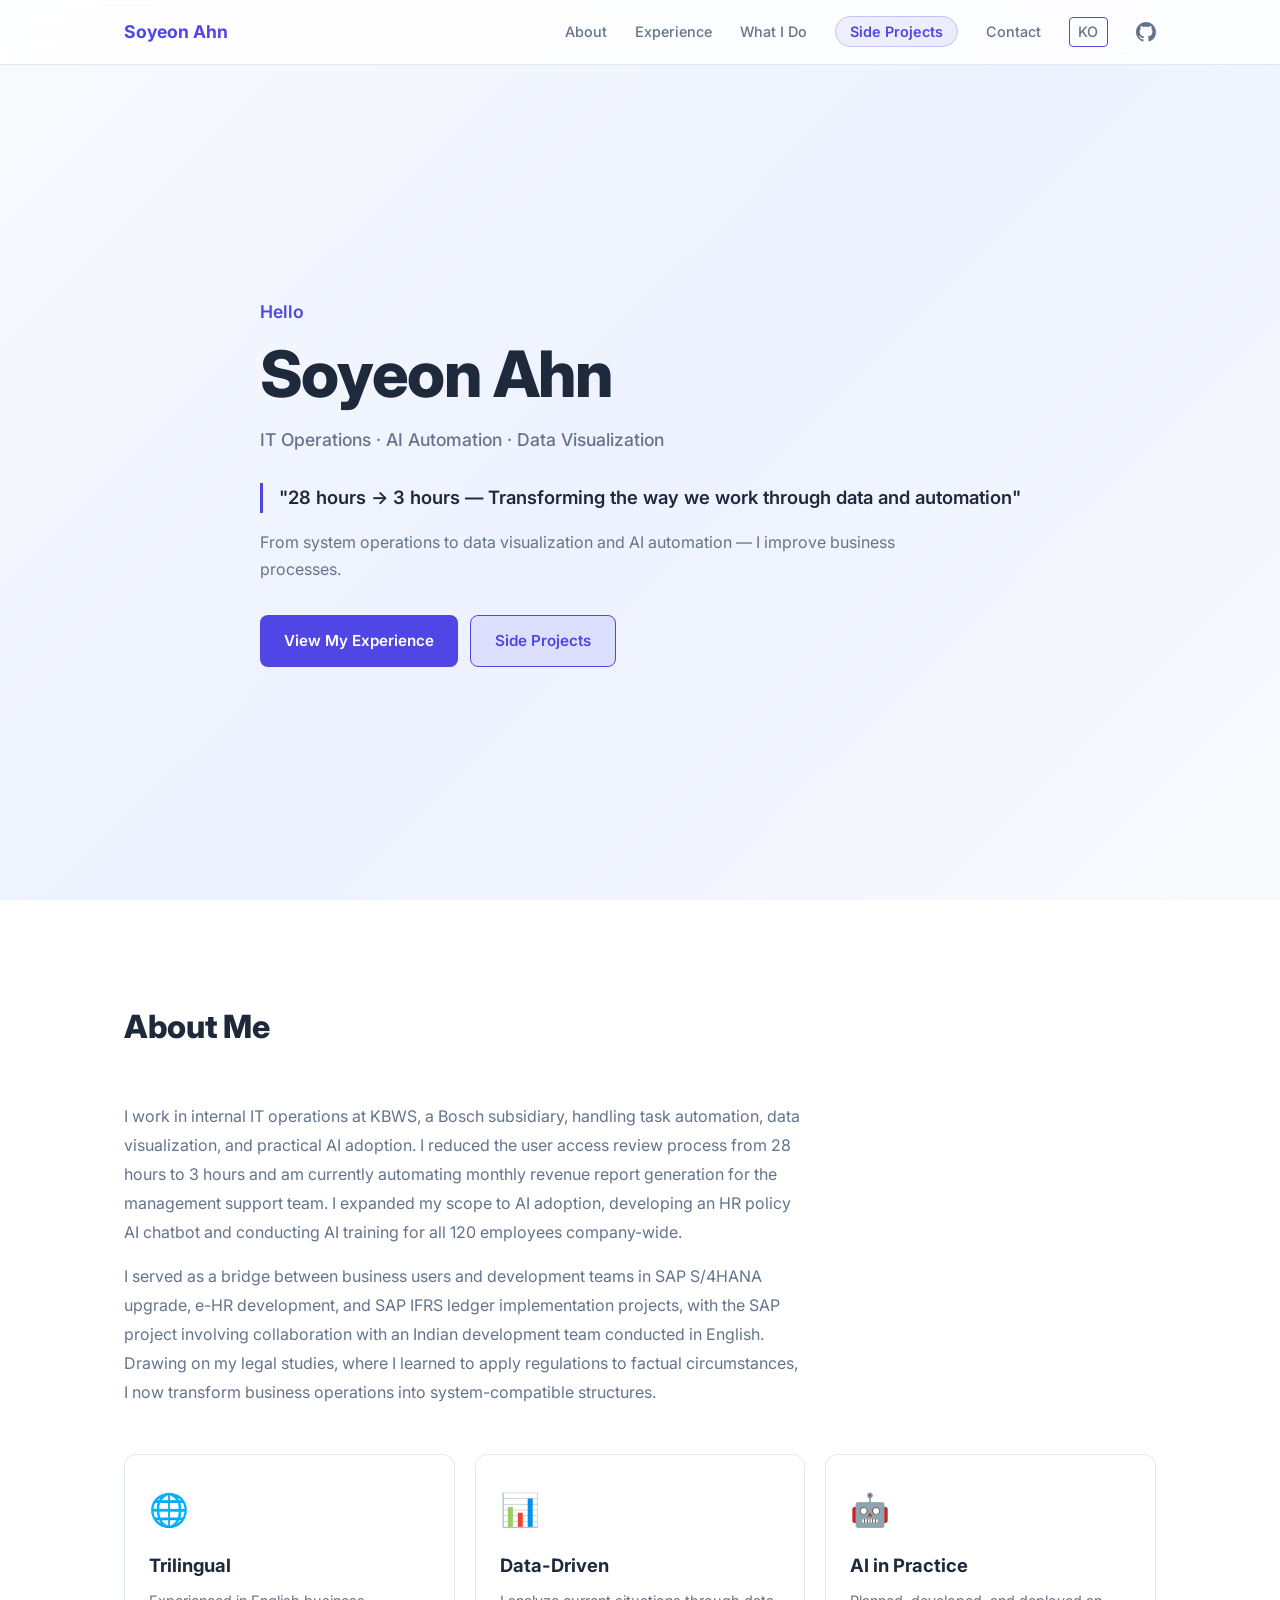
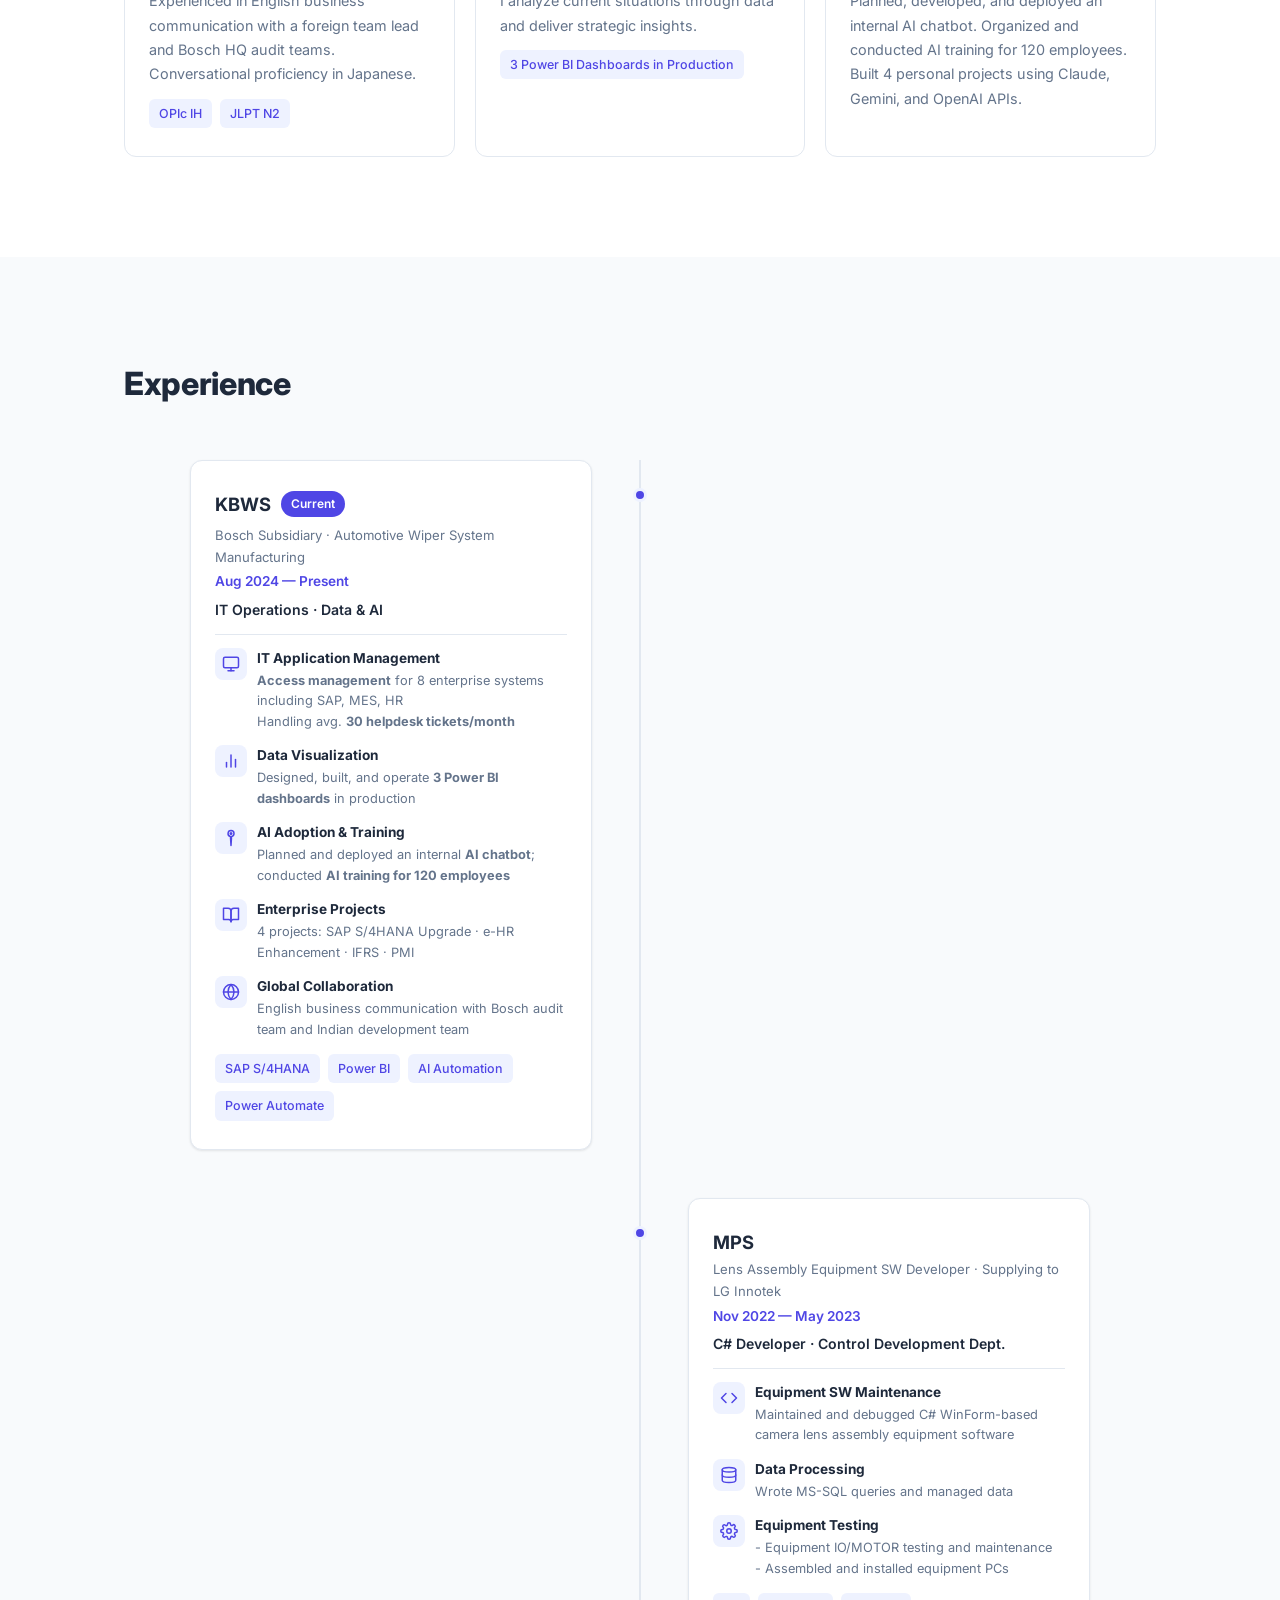
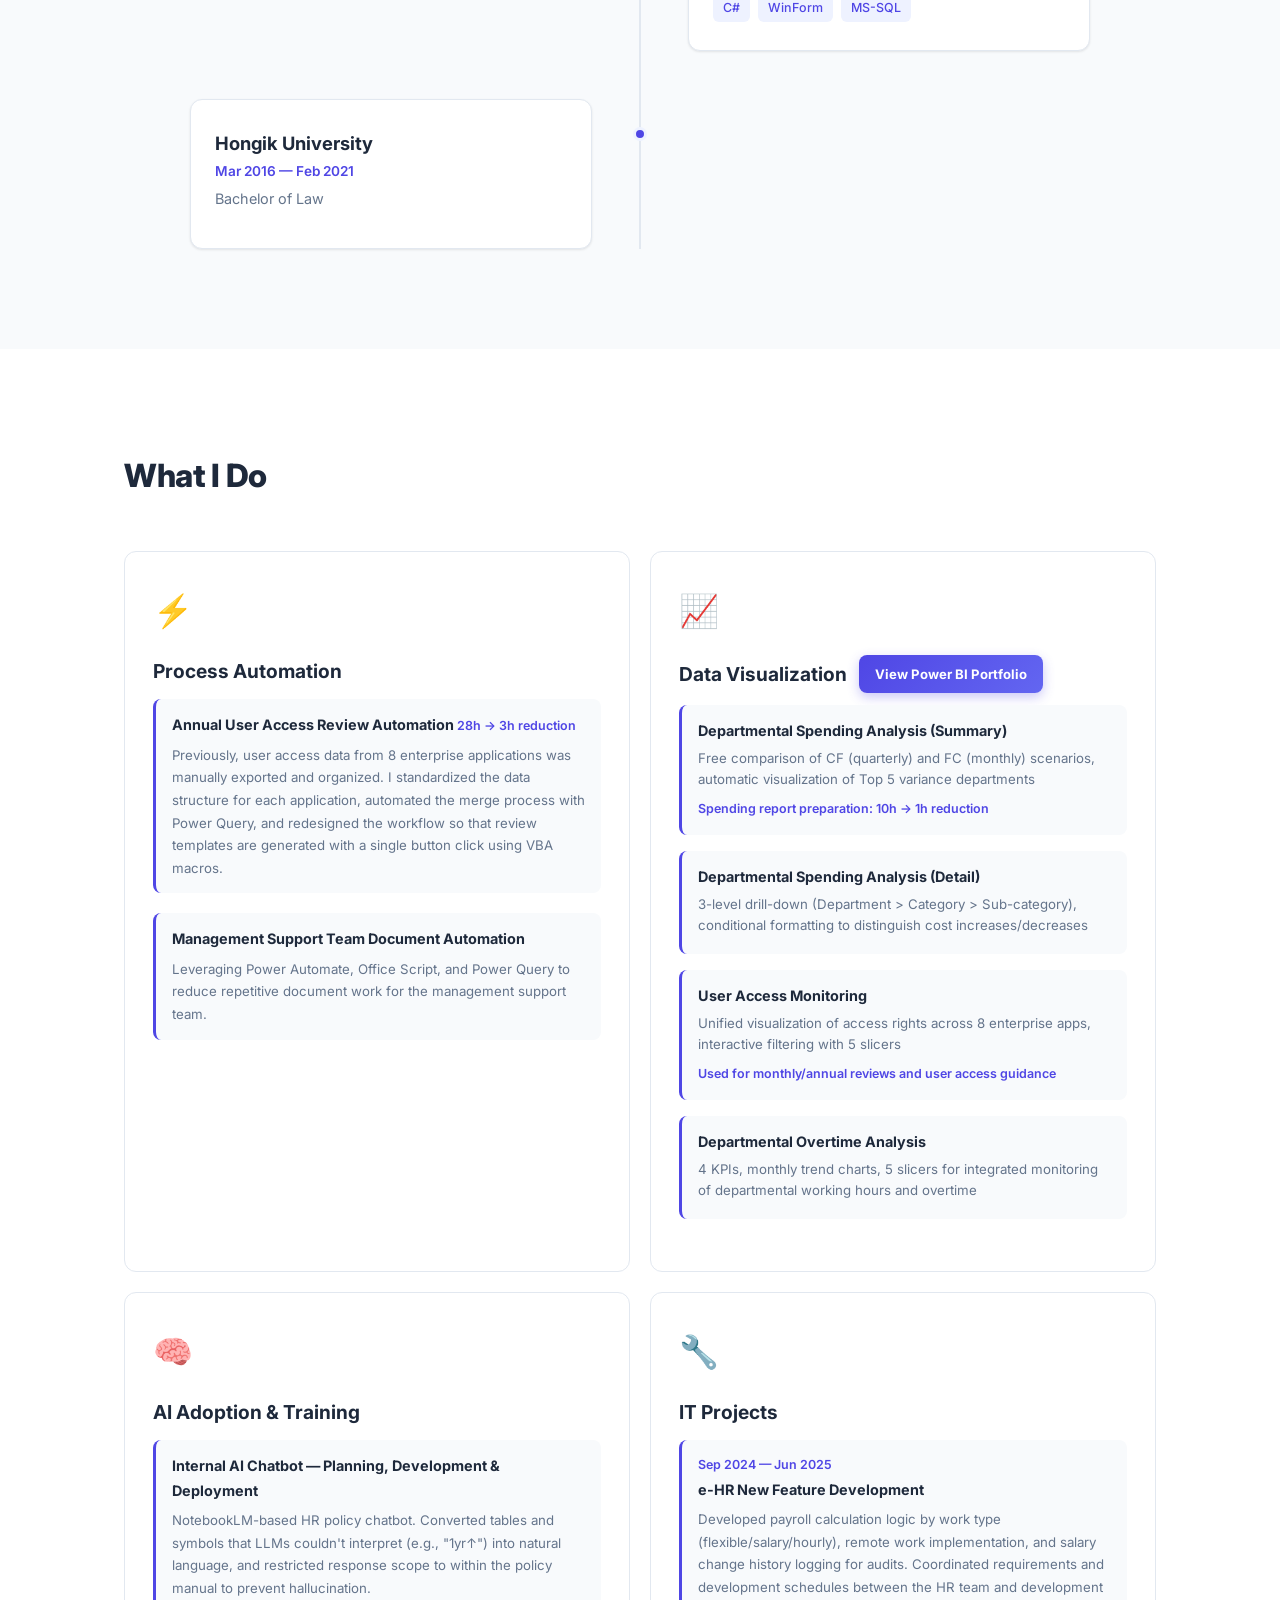
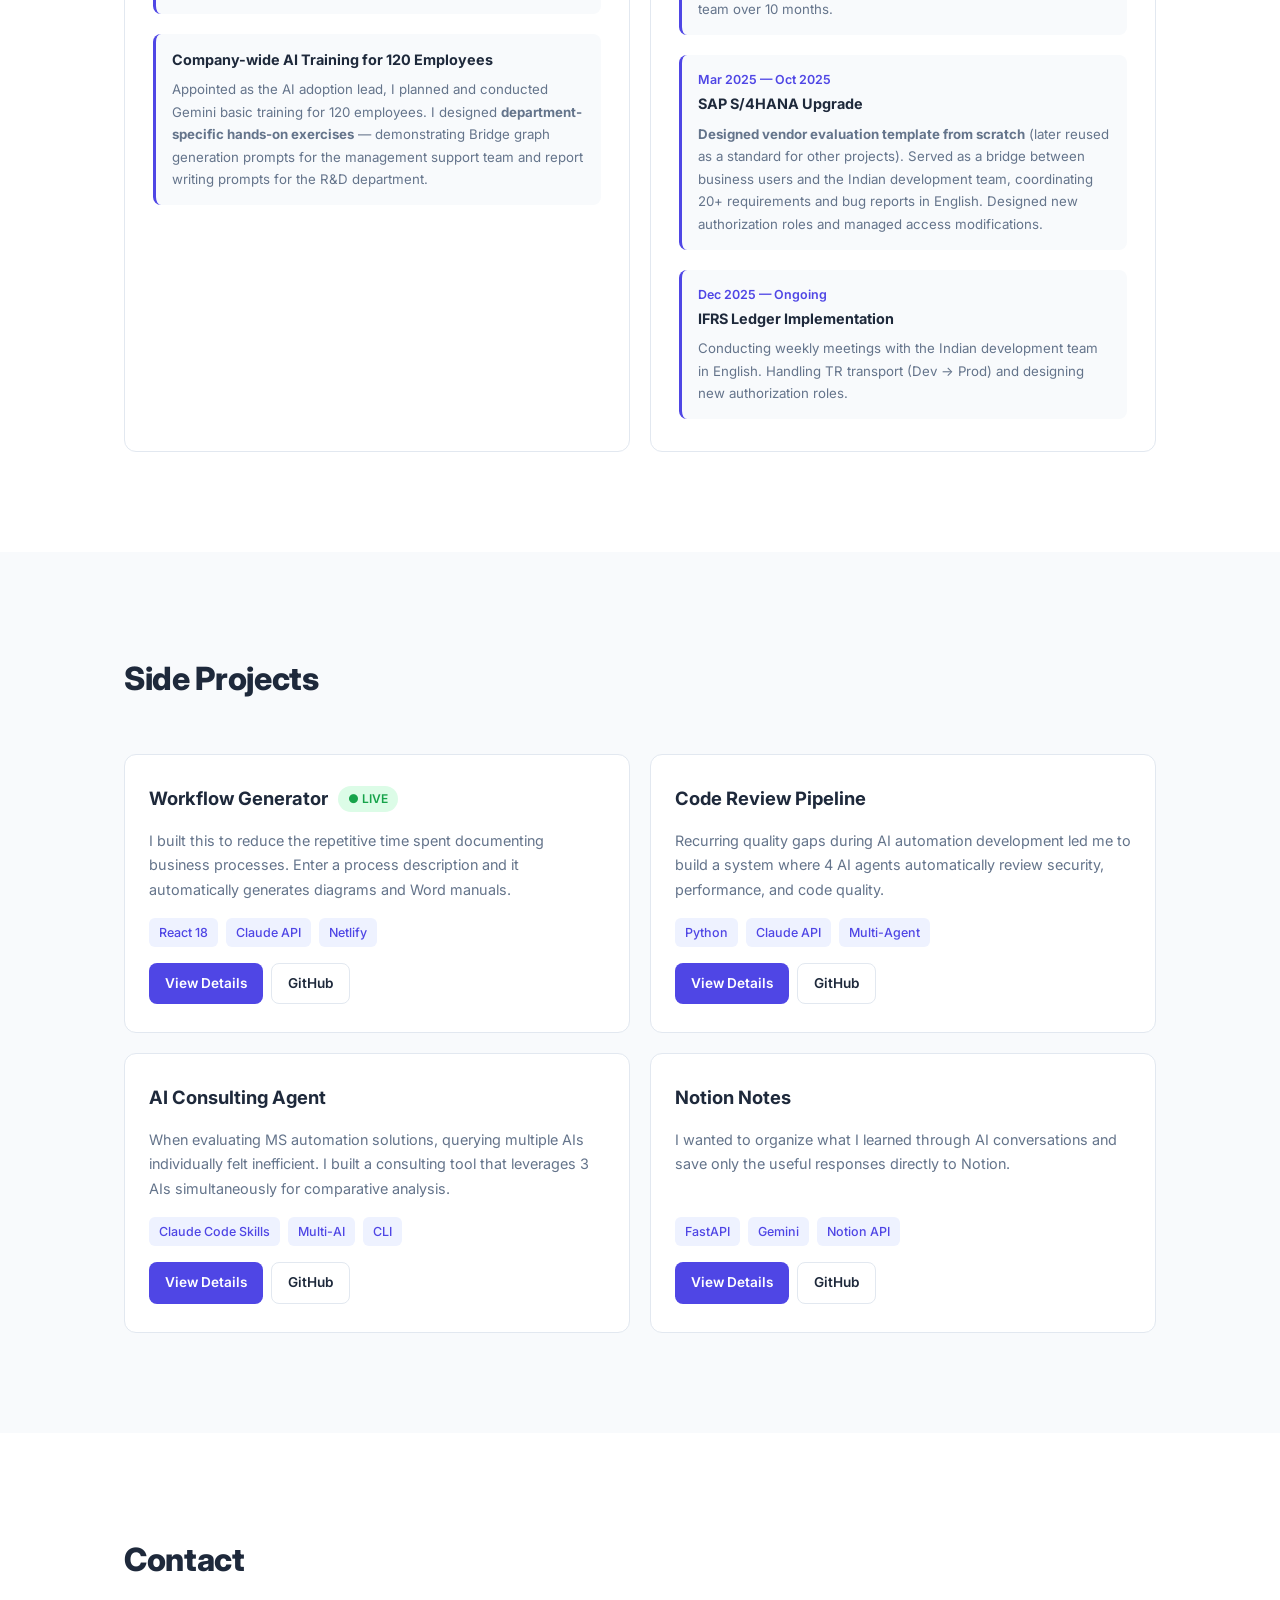
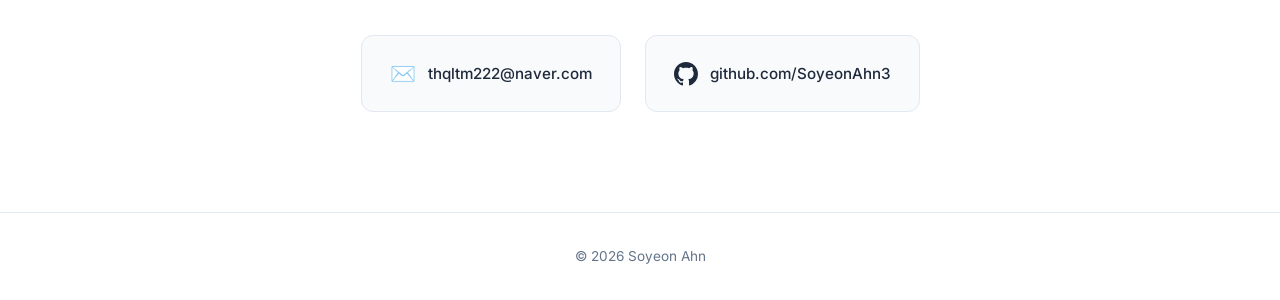
==== portfolio/en/index.html @ 107751fb "Highlight Side Projects button and remove code font styling - nav: Side Projects 링크에 nav-highlight 배" ====
<!DOCTYPE html>
<html lang="en">
<head>
  <meta charset="UTF-8">
  <meta name="viewport" content="width=device-width, initial-scale=1.0">
  <title>Soyeon Ahn — Portfolio</title>
  <link rel="stylesheet" href="../style.css">
  <link rel="preconnect" href="https://fonts.googleapis.com">
  <link rel="preconnect" href="https://fonts.gstatic.com" crossorigin>
  <link href="https://fonts.googleapis.com/css2?family=Inter:wght@400;500;600;700;800&display=swap" rel="stylesheet">
</head>
<body>

  <!-- Navigation -->
  <nav class="nav" id="nav">
    <div class="nav-inner">
      <a href="#hero" class="nav-logo">Soyeon Ahn</a>
      <button class="nav-toggle" id="navToggle" aria-label="Open menu">
        <span></span><span></span><span></span>
      </button>
      <ul class="nav-links" id="navLinks">
        <li><a href="#about">About</a></li>
        <li><a href="#experience">Experience</a></li>
        <li><a href="#whatido">What I Do</a></li>
        <li><a href="#projects" class="nav-highlight">Side Projects</a></li>
        <li><a href="#contact">Contact</a></li>
        <li>
          <a href="../index.html" class="nav-lang" title="한국어로 보기">KO</a>
        </li>
        <li>
          <a href="https://github.com/SoyeonAhn3" target="_blank" rel="noopener" class="nav-github" aria-label="GitHub">
            <svg width="20" height="20" viewBox="0 0 24 24" fill="currentColor"><path d="M12 0C5.37 0 0 5.37 0 12c0 5.31 3.435 9.795 8.205 11.385.6.105.825-.255.825-.57 0-.285-.015-1.23-.015-2.235-3.015.555-3.795-.735-4.035-1.41-.135-.345-.72-1.41-1.23-1.695-.42-.225-1.02-.78-.015-.795.945-.015 1.62.87 1.845 1.23 1.08 1.815 2.805 1.305 3.495.99.105-.78.42-1.305.765-1.605-2.67-.3-5.46-1.335-5.46-5.925 0-1.305.465-2.385 1.23-3.225-.12-.3-.54-1.53.12-3.18 0 0 1.005-.315 3.3 1.23.96-.27 1.98-.405 3-.405s2.04.135 3 .405c2.295-1.56 3.3-1.23 3.3-1.23.66 1.65.24 2.88.12 3.18.765.84 1.23 1.905 1.23 3.225 0 4.605-2.805 5.625-5.475 5.925.435.375.81 1.095.81 2.22 0 1.605-.015 2.895-.015 3.3 0 .315.225.69.825.57A12.02 12.02 0 0024 12c0-6.63-5.37-12-12-12z"/></svg>
          </a>
        </li>
      </ul>
    </div>
  </nav>

  <!-- Hero -->
  <section class="hero" id="hero">
    <div class="container">
      <p class="hero-greeting fade-in">Hello</p>
      <h1 class="hero-name fade-in">Soyeon Ahn</h1>
      <p class="hero-tags fade-in">IT Operations · AI Automation · Data Visualization</p>
      <blockquote class="hero-quote fade-in">
        "28 hours → 3 hours — Transforming the way we work through data and automation"
      </blockquote>
      <p class="hero-desc fade-in">
        From system operations to data visualization and AI automation — I improve business processes.
      </p>
      <div class="hero-actions fade-in">
        <a href="#experience" class="btn btn-primary">View My Experience</a>
        <a href="projects.html" class="btn btn-secondary">Side Projects</a>
      </div>
    </div>
  </section>

  <!-- About Me -->
  <section class="section" id="about">
    <div class="container">
      <h2 class="section-title">About Me</h2>
      <div class="about-text fade-in">
        <p>
          I work in internal IT operations at KBWS, a Bosch subsidiary,
          handling task automation, data visualization, and practical AI adoption.
          I reduced the user access review process from 28 hours to 3 hours
          and am currently automating monthly revenue report generation for the management support team.
          I expanded my scope to AI adoption, developing an HR policy AI chatbot
          and conducting AI training for all 120 employees company-wide.
        </p>
        <p>
          I served as a bridge between business users and development teams
          in SAP S/4HANA upgrade, e-HR development, and SAP IFRS ledger implementation projects,
          with the SAP project involving collaboration with an Indian development team conducted in English.
          Drawing on my legal studies, where I learned to apply regulations to factual circumstances,
          I now transform business operations into system-compatible structures.
        </p>
      </div>
      <div class="about-cards">
        <div class="about-card fade-in">
          <div class="about-card-icon">🌐</div>
          <h3>Trilingual</h3>
          <p>Experienced in English business communication with a foreign team lead and Bosch HQ audit teams. Conversational proficiency in Japanese.</p>
          <div class="about-card-tags">
            <span class="tag">OPIc IH</span>
            <span class="tag">JLPT N2</span>
          </div>
        </div>
        <div class="about-card fade-in">
          <div class="about-card-icon">📊</div>
          <h3>Data-Driven</h3>
          <p>I analyze current situations through data and deliver strategic insights.</p>
          <div class="about-card-tags">
            <span class="tag">3 Power BI Dashboards in Production</span>
          </div>
        </div>
        <div class="about-card fade-in">
          <div class="about-card-icon">🤖</div>
          <h3>AI in Practice</h3>
          <p>Planned, developed, and deployed an internal AI chatbot. Organized and conducted AI training for 120 employees. Built 4 personal projects using Claude, Gemini, and OpenAI APIs.</p>
        </div>
      </div>
    </div>
  </section>

  <!-- Experience -->
  <section class="section section-alt" id="experience">
    <div class="container">
      <h2 class="section-title">Experience</h2>
      <div class="timeline">
        <div class="timeline-item timeline-left fade-in">
          <div class="timeline-card">
            <div class="timeline-card-header">
              <h3>KBWS</h3>
              <span class="badge badge-current">Current</span>
            </div>
            <div class="timeline-subtitle">Bosch Subsidiary · Automotive Wiper System Manufacturing</div>
            <div class="timeline-date">Aug 2024 — Present</div>
            <div class="timeline-role">IT Operations · Data & AI</div>
            <div class="exp-resp-grid">
              <div class="exp-resp-item">
                <div class="exp-resp-icon">
                  <svg width="18" height="18" viewBox="0 0 24 24" fill="none" stroke="currentColor" stroke-width="2" stroke-linecap="round" stroke-linejoin="round"><rect x="2" y="3" width="20" height="14" rx="2"/><line x1="8" y1="21" x2="16" y2="21"/><line x1="12" y1="17" x2="12" y2="21"/></svg>
                </div>
                <div class="exp-resp-content">
                  <div class="exp-resp-label">IT Application Management</div>
                  <div class="exp-resp-desc"><strong>Access management</strong> for 8 enterprise systems including SAP, MES, HR<br>Handling avg. <strong>30 helpdesk tickets/month</strong></div>
                </div>
              </div>
              <div class="exp-resp-item">
                <div class="exp-resp-icon">
                  <svg width="18" height="18" viewBox="0 0 24 24" fill="none" stroke="currentColor" stroke-width="2" stroke-linecap="round" stroke-linejoin="round"><line x1="18" y1="20" x2="18" y2="10"/><line x1="12" y1="20" x2="12" y2="4"/><line x1="6" y1="20" x2="6" y2="14"/></svg>
                </div>
                <div class="exp-resp-content">
                  <div class="exp-resp-label">Data Visualization</div>
                  <div class="exp-resp-desc">Designed, built, and operate <strong>3 Power BI dashboards</strong> in production</div>
                </div>
              </div>
              <div class="exp-resp-item">
                <div class="exp-resp-icon">
                  <svg width="18" height="18" viewBox="0 0 24 24" fill="none" stroke="currentColor" stroke-width="2" stroke-linecap="round" stroke-linejoin="round"><path d="M12 2a4 4 0 0 1 4 4c0 1.95-1.4 3.57-3.25 3.92L12 22l-.75-12.08A4.001 4.001 0 0 1 12 2z"/><circle cx="12" cy="6" r="1"/></svg>
                </div>
                <div class="exp-resp-content">
                  <div class="exp-resp-label">AI Adoption & Training</div>
                  <div class="exp-resp-desc">Planned and deployed an internal <strong>AI chatbot</strong>; conducted <strong>AI training for 120 employees</strong></div>
                </div>
              </div>
              <div class="exp-resp-item">
                <div class="exp-resp-icon">
                  <svg width="18" height="18" viewBox="0 0 24 24" fill="none" stroke="currentColor" stroke-width="2" stroke-linecap="round" stroke-linejoin="round"><path d="M2 3h6a4 4 0 0 1 4 4v14a3 3 0 0 0-3-3H2z"/><path d="M22 3h-6a4 4 0 0 0-4 4v14a3 3 0 0 1 3-3h7z"/></svg>
                </div>
                <div class="exp-resp-content">
                  <div class="exp-resp-label">Enterprise Projects</div>
                  <div class="exp-resp-desc">4 projects: SAP S/4HANA Upgrade · e-HR Enhancement · IFRS · PMI</div>
                </div>
              </div>
              <div class="exp-resp-item">
                <div class="exp-resp-icon">
                  <svg width="18" height="18" viewBox="0 0 24 24" fill="none" stroke="currentColor" stroke-width="2" stroke-linecap="round" stroke-linejoin="round"><circle cx="12" cy="12" r="10"/><line x1="2" y1="12" x2="22" y2="12"/><path d="M12 2a15.3 15.3 0 0 1 4 10 15.3 15.3 0 0 1-4 10 15.3 15.3 0 0 1-4-10 15.3 15.3 0 0 1 4-10z"/></svg>
                </div>
                <div class="exp-resp-content">
                  <div class="exp-resp-label">Global Collaboration</div>
                  <div class="exp-resp-desc">English business communication with Bosch audit team and Indian development team</div>
                </div>
              </div>
            </div>
            <div class="timeline-tags">
              <span class="tag">SAP S/4HANA</span>
              <span class="tag">Power BI</span>
              <span class="tag">AI Automation</span>
              <span class="tag">Power Automate</span>
            </div>
          </div>
        </div>
        <div class="timeline-item timeline-right fade-in">
          <div class="timeline-card">
            <h3>MPS</h3>
            <div class="timeline-subtitle">Lens Assembly Equipment SW Developer · Supplying to LG Innotek</div>
            <div class="timeline-date">Nov 2022 — May 2023</div>
            <div class="timeline-role">C# Developer · Control Development Dept.</div>
            <div class="exp-resp-grid">
              <div class="exp-resp-item">
                <div class="exp-resp-icon"><svg width="18" height="18" viewBox="0 0 24 24" fill="none" stroke="currentColor" stroke-width="2" stroke-linecap="round" stroke-linejoin="round"><polyline points="16 18 22 12 16 6"/><polyline points="8 6 2 12 8 18"/></svg></div>
                <div class="exp-resp-content">
                  <div class="exp-resp-label">Equipment SW Maintenance</div>
                  <div class="exp-resp-desc">Maintained and debugged C# WinForm-based <br>camera lens assembly equipment software</div>
                </div>
              </div>
              <div class="exp-resp-item">
                <div class="exp-resp-icon"><svg width="18" height="18" viewBox="0 0 24 24" fill="none" stroke="currentColor" stroke-width="2" stroke-linecap="round" stroke-linejoin="round"><ellipse cx="12" cy="5" rx="9" ry="3"/><path d="M21 12c0 1.66-4 3-9 3s-9-1.34-9-3"/><path d="M3 5v14c0 1.66 4 3 9 3s9-1.34 9-3V5"/></svg></div>
                <div class="exp-resp-content">
                  <div class="exp-resp-label">Data Processing</div>
                  <div class="exp-resp-desc">Wrote MS-SQL queries and managed data</div>
                </div>
              </div>
              <div class="exp-resp-item">
                <div class="exp-resp-icon"><svg width="18" height="18" viewBox="0 0 24 24" fill="none" stroke="currentColor" stroke-width="2" stroke-linecap="round" stroke-linejoin="round"><circle cx="12" cy="12" r="3"/><path d="M19.4 15a1.65 1.65 0 0 0 .33 1.82l.06.06a2 2 0 0 1-2.83 2.83l-.06-.06a1.65 1.65 0 0 0-1.82-.33 1.65 1.65 0 0 0-1 1.51V21a2 2 0 0 1-4 0v-.09A1.65 1.65 0 0 0 9 19.4a1.65 1.65 0 0 0-1.82.33l-.06.06a2 2 0 0 1-2.83-2.83l.06-.06A1.65 1.65 0 0 0 4.68 15a1.65 1.65 0 0 0-1.51-1H3a2 2 0 0 1 0-4h.09A1.65 1.65 0 0 0 4.6 9a1.65 1.65 0 0 0-.33-1.82l-.06-.06a2 2 0 0 1 2.83-2.83l.06.06A1.65 1.65 0 0 0 9 4.68a1.65 1.65 0 0 0 1-1.51V3a2 2 0 0 1 4 0v.09a1.65 1.65 0 0 0 1 1.51 1.65 1.65 0 0 0 1.82-.33l.06-.06a2 2 0 0 1 2.83 2.83l-.06.06A1.65 1.65 0 0 0 19.4 9a1.65 1.65 0 0 0 1.51 1H21a2 2 0 0 1 0 4h-.09a1.65 1.65 0 0 0-1.51 1z"/></svg></div>
                <div class="exp-resp-content">
                  <div class="exp-resp-label">Equipment Testing</div>
                  <div class="exp-resp-desc">- Equipment IO/MOTOR testing and maintenance<br>- Assembled and installed equipment PCs</div>
                </div>
              </div>
            </div>
            <div class="timeline-tags">
              <span class="tag">C#</span>
              <span class="tag">WinForm</span>
              <span class="tag">MS-SQL</span>
            </div>
          </div>
        </div>
        <div class="timeline-item timeline-left fade-in">
          <div class="timeline-card">
            <h3>Hongik University</h3>
            <div class="timeline-date">Mar 2016 — Feb 2021</div>
            <p>Bachelor of Law</p>
          </div>
        </div>
      </div>
    </div>
  </section>

  <!-- What I Do -->
  <section class="section" id="whatido">
    <div class="container">
      <h2 class="section-title">What I Do</h2>
      <div class="whatido-grid">
        <div class="whatido-card fade-in">
          <div class="whatido-icon">⚡</div>
          <h3>Process Automation</h3>
          <div class="ai-steps">
            <div class="ai-step">
              <div class="ai-step-title">Annual User Access Review Automation <span class="whatido-dashboard-result">28h → 3h reduction</span></div>
              <div class="ai-step-desc">
                Previously, user access data from 8 enterprise applications was manually
                exported and organized. I standardized the data structure for each application,
                automated the merge process with Power Query, and redesigned the workflow
                so that review templates are generated with a single button click using VBA macros.
              </div>
            </div>
            <div class="ai-step">
              <div class="ai-step-title">Management Support Team Document Automation</div>
              <div class="ai-step-desc">
                Leveraging Power Automate, Office Script, and Power Query
                to reduce repetitive document work for the management support team.
              </div>
            </div>
          </div>
        </div>
        <div class="whatido-card fade-in">
          <div class="whatido-icon">📈</div>
          <h3 class="whatido-title-with-btn">Data Visualization <a href="../PowerBI_Portfolio_Ahn_Soyeon_ENG.pdf" target="_blank" rel="noopener" class="btn btn-small btn-powerbi">View Power BI Portfolio</a></h3>
          <div class="whatido-dashboard-list">
            <div class="whatido-dashboard-item">
              <div class="whatido-dashboard-name">Departmental Spending Analysis (Summary)</div>
              <p>Free comparison of CF (quarterly) and FC (monthly) scenarios, automatic visualization of Top 5 variance departments</p>
              <span class="whatido-dashboard-result">Spending report preparation: 10h → 1h reduction</span>
            </div>
            <div class="whatido-dashboard-item">
              <div class="whatido-dashboard-name">Departmental Spending Analysis (Detail)</div>
              <p>3-level drill-down (Department > Category > Sub-category), conditional formatting to distinguish cost increases/decreases</p>
            </div>
            <div class="whatido-dashboard-item">
              <div class="whatido-dashboard-name">User Access Monitoring</div>
              <p>Unified visualization of access rights across 8 enterprise apps, interactive filtering with 5 slicers</p>
              <span class="whatido-dashboard-result">Used for monthly/annual reviews and user access guidance</span>
            </div>
            <div class="whatido-dashboard-item">
              <div class="whatido-dashboard-name">Departmental Overtime Analysis</div>
              <p>4 KPIs, monthly trend charts, 5 slicers for integrated monitoring of departmental working hours and overtime</p>
            </div>
          </div>
        </div>
        <div class="whatido-card fade-in">
          <div class="whatido-icon">🧠</div>
          <h3>AI Adoption & Training</h3>
          <div class="ai-steps">
            <div class="ai-step">
              <div class="ai-step-title">Internal AI Chatbot — Planning, Development & Deployment</div>
              <div class="ai-step-desc">
                NotebookLM-based HR policy chatbot. Converted tables and symbols
                that LLMs couldn't interpret (e.g., "1yr↑") into natural language,
                and restricted response scope to within the policy manual
                to prevent hallucination.
              </div>
            </div>
            <div class="ai-step">
              <div class="ai-step-title">Company-wide AI Training for 120 Employees</div>
              <div class="ai-step-desc">
                Appointed as the AI adoption lead, I planned and conducted
                Gemini basic training for 120 employees.
                I designed <strong>department-specific hands-on exercises</strong> —
                demonstrating Bridge graph generation prompts for the management support team
                and report writing prompts for the R&D department.
              </div>
            </div>
          </div>
        </div>
        <div class="whatido-card fade-in">
          <div class="whatido-icon">🔧</div>
          <h3>IT Projects</h3>
          <div class="project-timeline-list">
            <div class="project-timeline-item">
              <div class="project-period">Sep 2024 — Jun 2025</div>
              <div class="project-title">e-HR New Feature Development</div>
              <div class="project-desc">Developed payroll calculation logic by work type (flexible/salary/hourly), remote work implementation, and salary change history logging for audits. Coordinated requirements and development schedules between the HR team and development team over 10 months.</div>
            </div>
            <div class="project-timeline-item">
              <div class="project-period">Mar 2025 — Oct 2025</div>
              <div class="project-title">SAP S/4HANA Upgrade</div>
              <div class="project-desc"><strong>Designed vendor evaluation template from scratch</strong> (later reused as a standard for other projects). Served as a bridge between business users and the Indian development team, coordinating 20+ requirements and bug reports in English. Designed new authorization roles and managed access modifications.</div>
            </div>
            <div class="project-timeline-item">
              <div class="project-period">Dec 2025 — Ongoing</div>
              <div class="project-title">IFRS Ledger Implementation</div>
              <div class="project-desc">Conducting weekly meetings with the Indian development team in English. Handling TR transport (Dev → Prod) and designing new authorization roles.</div>
            </div>
          </div>
        </div>
      </div>
    </div>
  </section>

  <!-- Side Projects -->
  <section class="section section-alt" id="projects">
    <div class="container">
      <h2 class="section-title">Side Projects</h2>
      <div class="projects-grid">
        <div class="project-card fade-in">
          <div class="project-header">
            <h3>Workflow Generator</h3>
            <span class="badge badge-live">● LIVE</span>
          </div>
          <p class="project-motive">
            I built this to reduce the repetitive time spent documenting business processes.
            Enter a process description and it automatically generates
            diagrams and Word manuals.
          </p>
          <div class="project-tags">
            <span class="tag">React 18</span>
            <span class="tag">Claude API</span>
            <span class="tag">Netlify</span>
          </div>
          <div class="project-links">
            <a href="projects.html#workflow-generator" class="btn btn-small btn-primary">View Details</a>
            <a href="https://github.com/SoyeonAhn3/Workflow_Generator" target="_blank" rel="noopener" class="btn btn-small btn-outline">GitHub</a>
          </div>
        </div>
        <div class="project-card fade-in">
          <div class="project-header">
            <h3>Code Review Pipeline</h3>
          </div>
          <p class="project-motive">
            Recurring quality gaps during AI automation development led me
            to build a system where 4 AI agents automatically review
            security, performance, and code quality.
          </p>
          <div class="project-tags">
            <span class="tag">Python</span>
            <span class="tag">Claude API</span>
            <span class="tag">Multi-Agent</span>
          </div>
          <div class="project-links">
            <a href="projects.html#code-review-pipeline" class="btn btn-small btn-primary">View Details</a>
            <a href="https://github.com/SoyeonAhn3/code-review-pipeline" target="_blank" rel="noopener" class="btn btn-small btn-outline">GitHub</a>
          </div>
        </div>
        <div class="project-card fade-in">
          <div class="project-header">
            <h3>AI Consulting Agent</h3>
          </div>
          <p class="project-motive">
            When evaluating MS automation solutions, querying multiple AIs individually
            felt inefficient. I built a consulting tool that leverages 3 AIs simultaneously
            for comparative analysis.
          </p>
          <div class="project-tags">
            <span class="tag">Claude Code Skills</span>
            <span class="tag">Multi-AI</span>
            <span class="tag">CLI</span>
          </div>
          <div class="project-links">
            <a href="projects.html#ai-consulting" class="btn btn-small btn-primary">View Details</a>
            <a href="https://github.com/SoyeonAhn3/AI_Consulting" target="_blank" rel="noopener" class="btn btn-small btn-outline">GitHub</a>
          </div>
        </div>
        <div class="project-card fade-in">
          <div class="project-header">
            <h3>Notion Notes</h3>
          </div>
          <p class="project-motive">
            I wanted to organize what I learned through AI conversations
            and save only the useful responses directly to Notion.
          </p>
          <div class="project-tags">
            <span class="tag">FastAPI</span>
            <span class="tag">Gemini</span>
            <span class="tag">Notion API</span>
          </div>
          <div class="project-links">
            <a href="projects.html#notion-notes" class="btn btn-small btn-primary">View Details</a>
            <a href="https://github.com/SoyeonAhn3/Notion_Notes" target="_blank" rel="noopener" class="btn btn-small btn-outline">GitHub</a>
          </div>
        </div>
      </div>
    </div>
  </section>

  <!-- Contact -->
  <section class="section" id="contact">
    <div class="container">
      <h2 class="section-title">Contact</h2>
      <div class="contact-grid fade-in">
        <a href="mailto:thqltm222@naver.com" class="contact-item">
          <div class="contact-icon">✉️</div>
          <span>thqltm222@naver.com</span>
        </a>
        <a href="https://github.com/SoyeonAhn3" target="_blank" rel="noopener" class="contact-item">
          <div class="contact-icon">
            <svg width="24" height="24" viewBox="0 0 24 24" fill="currentColor"><path d="M12 0C5.37 0 0 5.37 0 12c0 5.31 3.435 9.795 8.205 11.385.6.105.825-.255.825-.57 0-.285-.015-1.23-.015-2.235-3.015.555-3.795-.735-4.035-1.41-.135-.345-.72-1.41-1.23-1.695-.42-.225-1.02-.78-.015-.795.945-.015 1.62.87 1.845 1.23 1.08 1.815 2.805 1.305 3.495.99.105-.78.42-1.305.765-1.605-2.67-.3-5.46-1.335-5.46-5.925 0-1.305.465-2.385 1.23-3.225-.12-.3-.54-1.53.12-3.18 0 0 1.005-.315 3.3 1.23.96-.27 1.98-.405 3-.405s2.04.135 3 .405c2.295-1.56 3.3-1.23 3.3-1.23.66 1.65.24 2.88.12 3.18.765.84 1.23 1.905 1.23 3.225 0 4.605-2.805 5.625-5.475 5.925.435.375.81 1.095.81 2.22 0 1.605-.015 2.895-.015 3.3 0 .315.225.69.825.57A12.02 12.02 0 0024 12c0-6.63-5.37-12-12-12z"/></svg>
          </div>
          <span>github.com/SoyeonAhn3</span>
        </a>
      </div>
    </div>
  </section>

  <!-- Footer -->
  <footer class="footer">
    <p>&copy; 2026 Soyeon Ahn</p>
  </footer>

  <script src="../script.js"></script>
</body>
</html>
---- portfolio/style.css ----
/* ===== Reset & Base ===== */
*, *::before, *::after {
  margin: 0;
  padding: 0;
  box-sizing: border-box;
}

:root {
  --primary: #4f46e5;
  --primary-light: #6366f1;
  --primary-dark: #3730a3;
  --bg: #ffffff;
  --bg-alt: #f8fafc;
  --text: #1e293b;
  --text-secondary: #64748b;
  --border: #e2e8f0;
  --card-shadow: 0 1px 3px rgba(0, 0, 0, 0.06), 0 1px 2px rgba(0, 0, 0, 0.04);
  --card-shadow-hover: 0 10px 25px rgba(0, 0, 0, 0.08);
  --radius: 12px;
  --radius-sm: 8px;
  --max-width: 1080px;
}

html {
  scroll-behavior: smooth;
  scroll-padding-top: 80px;
}

body {
  font-family: 'Inter', -apple-system, BlinkMacSystemFont, sans-serif;
  color: var(--text);
  background: var(--bg);
  line-height: 1.7;
  -webkit-font-smoothing: antialiased;
}

a {
  color: inherit;
  text-decoration: none;
}

/* ===== Container ===== */
.container {
  max-width: var(--max-width);
  margin: 0 auto;
  padding: 0 24px;
}

/* ===== Navigation ===== */
.nav {
  position: fixed;
  top: 0;
  left: 0;
  right: 0;
  z-index: 100;
  background: rgba(255, 255, 255, 0.85);
  backdrop-filter: blur(12px);
  border-bottom: 1px solid var(--border);
  transition: box-shadow 0.3s;
}

.nav.scrolled {
  box-shadow: 0 1px 8px rgba(0, 0, 0, 0.06);
}

.nav-inner {
  max-width: var(--max-width);
  margin: 0 auto;
  padding: 0 24px;
  height: 64px;
  display: flex;
  align-items: center;
  justify-content: space-between;
}

.nav-logo {
  font-weight: 700;
  font-size: 1.1rem;
  color: var(--primary);
}

.nav-links {
  display: flex;
  align-items: center;
  gap: 28px;
  list-style: none;
}

.nav-links a {
  font-size: 0.9rem;
  font-weight: 500;
  color: var(--text-secondary);
  transition: color 0.2s;
}

.nav-links a:hover {
  color: var(--primary);
}

.nav-highlight {
  color: var(--primary) !important;
  font-weight: 600 !important;
  background: linear-gradient(135deg, rgba(79, 70, 229, 0.08), rgba(99, 102, 241, 0.12));
  padding: 6px 14px;
  border-radius: 20px;
  border: 1.5px solid rgba(79, 70, 229, 0.25);
  transition: all 0.2s;
}

.nav-highlight:hover {
  background: linear-gradient(135deg, rgba(79, 70, 229, 0.15), rgba(99, 102, 241, 0.2));
  border-color: var(--primary);
  transform: translateY(-1px);
}

.nav-github svg {
  display: block;
}

.nav-lang {
  display: inline-flex;
  align-items: center;
  justify-content: center;
  font-size: 0.75rem;
  font-weight: 700;
  letter-spacing: 0.05em;
  color: var(--primary);
  border: 1.5px solid var(--primary);
  border-radius: 4px;
  padding: 2px 8px;
  transition: background 0.2s, color 0.2s;
}

.nav-lang:hover {
  background: var(--primary);
  color: #fff;
}

.nav-toggle {
  display: none;
  flex-direction: column;
  gap: 5px;
  background: none;
  border: none;
  cursor: pointer;
  padding: 4px;
}

.nav-toggle span {
  display: block;
  width: 22px;
  height: 2px;
  background: var(--text);
  border-radius: 2px;
  transition: 0.3s;
}

/* ===== Hero ===== */
.hero {
  min-height: 100vh;
  display: flex;
  align-items: center;
  padding-top: 64px;
  background: linear-gradient(135deg, #f8fafc 0%, #eef2ff 50%, #f8fafc 100%);
}

.hero-greeting {
  font-size: 1.1rem;
  color: var(--primary);
  font-weight: 600;
  margin-bottom: 12px;
}

.hero-name {
  font-size: clamp(2.5rem, 6vw, 4rem);
  font-weight: 800;
  letter-spacing: -0.02em;
  line-height: 1.1;
  margin-bottom: 16px;
}

.hero-tags {
  font-size: 1.1rem;
  color: var(--text-secondary);
  font-weight: 500;
  margin-bottom: 28px;
}

.hero-quote {
  font-size: 1.15rem;
  font-weight: 600;
  color: var(--text);
  border-left: 3px solid var(--primary);
  padding-left: 16px;
  margin-bottom: 16px;
  line-height: 1.6;
}

.hero-desc {
  font-size: 1rem;
  color: var(--text-secondary);
  margin-bottom: 32px;
  max-width: 640px;
}

.hero-actions {
  display: flex;
  gap: 12px;
  flex-wrap: wrap;
}

/* ===== Buttons ===== */
.btn {
  display: inline-flex;
  align-items: center;
  gap: 6px;
  padding: 12px 24px;
  border-radius: var(--radius-sm);
  font-size: 0.95rem;
  font-weight: 600;
  transition: all 0.2s;
  cursor: pointer;
  border: none;
}

.btn-primary {
  background: var(--primary);
  color: #fff;
}

.btn-primary:hover {
  background: var(--primary-dark);
  transform: translateY(-1px);
}

.btn-outline {
  border: 1.5px solid var(--border);
  background: var(--bg);
  color: var(--text);
}

.btn-outline:hover {
  border-color: var(--primary);
  color: var(--primary);
}

.btn-secondary {
  background: linear-gradient(135deg, rgba(79, 70, 229, 0.1), rgba(99, 102, 241, 0.15));
  border: 1.5px solid var(--primary);
  color: var(--primary);
  font-weight: 600;
}

.btn-secondary:hover {
  background: var(--primary);
  color: #fff;
  transform: translateY(-1px);
}

.btn-small {
  padding: 8px 16px;
  font-size: 0.85rem;
}

/* ===== Sections ===== */
.section {
  padding: 100px 0;
}

.section-alt {
  background: var(--bg-alt);
}

.section-title {
  font-size: 2rem;
  font-weight: 800;
  margin-bottom: 48px;
  letter-spacing: -0.01em;
}

/* ===== About Me ===== */
.about-text {
  max-width: 680px;
  margin-bottom: 48px;
}

.about-text p {
  color: var(--text-secondary);
  margin-bottom: 16px;
  font-size: 1rem;
  line-height: 1.8;
}

.about-cards {
  display: grid;
  grid-template-columns: repeat(3, 1fr);
  gap: 20px;
}

.about-card {
  background: var(--bg);
  border: 1px solid var(--border);
  border-radius: var(--radius);
  padding: 28px 24px;
  transition: box-shadow 0.3s, transform 0.3s;
}

.about-card:hover {
  box-shadow: var(--card-shadow-hover);
  transform: translateY(-2px);
}

.about-card-icon {
  font-size: 2rem;
  margin-bottom: 12px;
}

.about-card h3 {
  font-size: 1.15rem;
  font-weight: 700;
  margin-bottom: 8px;
}

.about-card p {
  font-size: 0.9rem;
  color: var(--text-secondary);
  margin-bottom: 12px;
}

.about-card-tags {
  display: flex;
  flex-wrap: wrap;
  gap: 8px;
}

.tag {
  display: inline-block;
  padding: 4px 10px;
  font-size: 0.78rem;
  font-weight: 500;
  background: #eef2ff;
  color: var(--primary);
  border-radius: 6px;
}

/* ===== Timeline (Center Alternating) ===== */
.timeline {
  position: relative;
  max-width: 900px;
  margin: 0 auto;
}

.timeline::before {
  content: '';
  position: absolute;
  left: 50%;
  top: 0;
  bottom: 0;
  width: 2px;
  background: var(--border);
  transform: translateX(-50%);
}

.timeline-item {
  position: relative;
  width: 50%;
  margin-bottom: 48px;
}

.timeline-item:last-child {
  margin-bottom: 0;
}

.timeline-item::before {
  content: '';
  position: absolute;
  top: 28px;
  width: 14px;
  height: 14px;
  border-radius: 50%;
  background: var(--primary);
  border: 3px solid #eef2ff;
  z-index: 2;
}

.timeline-left {
  padding-right: 48px;
}

.timeline-left::before {
  right: -7px;
}

.timeline-right {
  margin-left: 50%;
  padding-left: 48px;
}

.timeline-right::before {
  left: -7px;
}

.timeline-card {
  background: var(--bg);
  border: 1px solid var(--border);
  border-radius: var(--radius);
  padding: 28px 24px;
  box-shadow: var(--card-shadow);
  transition: box-shadow 0.3s, transform 0.3s;
}

.timeline-card:hover {
  box-shadow: var(--card-shadow-hover);
  transform: translateY(-2px);
}

.timeline-card-header {
  display: flex;
  align-items: center;
  gap: 10px;
  margin-bottom: 4px;
  flex-wrap: wrap;
}

.badge-current {
  background: var(--primary);
  color: #fff;
  padding: 3px 10px;
  border-radius: 20px;
  font-size: 0.75rem;
  font-weight: 600;
}

.timeline-card h3 {
  font-size: 1.15rem;
  font-weight: 700;
}

.timeline-subtitle {
  font-size: 0.82rem;
  color: var(--text-secondary);
  margin-bottom: 2px;
}

.timeline-date {
  font-size: 0.85rem;
  font-weight: 600;
  color: var(--primary);
  margin-bottom: 4px;
}

.timeline-role {
  font-size: 0.88rem;
  font-weight: 600;
  color: var(--text);
  margin-bottom: 12px;
  padding-bottom: 12px;
  border-bottom: 1px solid var(--border);
}

.timeline-card p {
  font-size: 0.9rem;
  color: var(--text-secondary);
  margin-bottom: 10px;
  line-height: 1.6;
}

.timeline-bullets {
  list-style: none;
  padding: 0;
  margin: 10px 0 14px;
}

.timeline-bullets li {
  position: relative;
  padding-left: 18px;
  font-size: 0.9rem;
  color: var(--text-secondary);
  line-height: 1.8;
}

.timeline-bullets li::before {
  content: '';
  position: absolute;
  left: 0;
  top: 10px;
  width: 6px;
  height: 6px;
  border-radius: 50%;
  background: var(--primary);
}

.timeline-bullets li strong {
  font-weight: 600;
  color: var(--text);
}

.timeline-tags {
  display: flex;
  flex-wrap: wrap;
  gap: 8px;
}

/* ===== Experience Responsibility Grid ===== */
.exp-resp-grid {
  display: flex;
  flex-direction: column;
  gap: 12px;
  margin: 12px 0 14px;
}

.exp-resp-item {
  display: flex;
  gap: 10px;
  align-items: flex-start;
}

.exp-resp-icon {
  flex-shrink: 0;
  width: 32px;
  height: 32px;
  border-radius: 8px;
  background: #eef2ff;
  color: var(--primary);
  display: flex;
  align-items: center;
  justify-content: center;
  margin-top: 1px;
}

.exp-resp-icon-emoji {
  flex-shrink: 0;
  width: 32px;
  height: 32px;
  border-radius: 8px;
  background: #eef2ff;
  display: flex;
  align-items: center;
  justify-content: center;
  font-size: 1rem;
  margin-top: 1px;
}

.exp-resp-content {
  flex: 1;
}

.exp-resp-label {
  font-size: 0.85rem;
  font-weight: 700;
  color: var(--text);
  margin-bottom: 1px;
}

.exp-resp-desc {
  font-size: 0.8rem;
  color: var(--text-secondary);
  line-height: 1.6;
}

/* ===== What I Do ===== */
.whatido-grid {
  display: grid;
  grid-template-columns: repeat(2, 1fr);
  gap: 20px;
}

.whatido-card {
  background: var(--bg);
  border: 1px solid var(--border);
  border-radius: var(--radius);
  padding: 32px 28px;
  transition: box-shadow 0.3s, transform 0.3s;
}

.whatido-card:hover {
  box-shadow: var(--card-shadow-hover);
  transform: translateY(-2px);
}

.whatido-icon {
  font-size: 2rem;
  margin-bottom: 16px;
}

.whatido-card h3 {
  font-size: 1.2rem;
  font-weight: 700;
  margin-bottom: 12px;
}

.whatido-card p {
  font-size: 0.92rem;
  color: var(--text-secondary);
  line-height: 1.8;
  margin-bottom: 8px;
}

.whatido-sub {
  font-size: 0.85rem !important;
  color: var(--text-secondary);
}

.whatido-title-with-btn {
  display: flex;
  align-items: center;
  gap: 12px;
  flex-wrap: wrap;
}

.whatido-title-with-btn .btn-powerbi {
  margin-top: 0;
}

.btn-powerbi {
  display: inline-flex;
  align-items: center;
  gap: 6px;
  margin-top: 16px;
  padding: 8px 16px;
  font-size: 0.82rem;
  font-weight: 700;
  color: #fff;
  background: linear-gradient(135deg, var(--primary), var(--primary-light));
  border-radius: var(--radius-sm);
  box-shadow: 0 4px 12px rgba(79, 70, 229, 0.3);
  transition: all 0.2s;
}

.btn-powerbi:hover {
  transform: translateY(-2px);
  box-shadow: 0 6px 20px rgba(79, 70, 229, 0.4);
  color: #fff;
}

/* ===== Dashboard List (What I Do - Data Viz) ===== */
.whatido-dashboard-list {
  display: flex;
  flex-direction: column;
  gap: 16px;
  margin-bottom: 20px;
}

.whatido-dashboard-item {
  padding: 14px 16px;
  background: var(--bg-alt);
  border-radius: var(--radius-sm);
  border-left: 3px solid var(--primary);
}

.whatido-dashboard-name {
  font-size: 0.9rem;
  font-weight: 700;
  color: var(--text);
  margin-bottom: 4px;
}

.whatido-dashboard-item p {
  font-size: 0.83rem;
  color: var(--text-secondary);
  line-height: 1.6;
  margin-bottom: 4px;
}

.whatido-dashboard-result {
  display: inline-block;
  font-size: 0.78rem;
  font-weight: 600;
  color: var(--primary);
}

/* ===== AI Steps (What I Do - AI) ===== */
.ai-steps {
  display: flex;
  flex-direction: column;
  gap: 20px;
}

.ai-step {
  padding: 14px 16px;
  background: var(--bg-alt);
  border-radius: var(--radius-sm);
  border-left: 3px solid var(--primary);
}

.ai-step-title {
  font-size: 0.9rem;
  font-weight: 700;
  color: var(--text);
  margin-bottom: 6px;
}

.ai-step-desc {
  font-size: 0.83rem;
  color: var(--text-secondary);
  line-height: 1.7;
}

/* ===== Project Timeline List (What I Do - IT Projects) ===== */
.project-timeline-list {
  display: flex;
  flex-direction: column;
  gap: 20px;
}

.project-timeline-item {
  padding: 14px 16px;
  background: var(--bg-alt);
  border-radius: var(--radius-sm);
  border-left: 3px solid var(--primary);
}

.project-timeline-item .project-period {
  font-size: 0.78rem;
  font-weight: 600;
  color: var(--primary);
  margin-bottom: 2px;
}

.project-timeline-item .project-title {
  font-size: 0.9rem;
  font-weight: 700;
  color: var(--text);
  margin-bottom: 6px;
}

.project-timeline-item .project-desc {
  font-size: 0.83rem;
  color: var(--text-secondary);
  line-height: 1.7;
}

/* ===== Projects ===== */
.projects-grid {
  display: grid;
  grid-template-columns: repeat(2, 1fr);
  gap: 20px;
}

.project-card {
  background: var(--bg);
  border: 1px solid var(--border);
  border-radius: var(--radius);
  padding: 28px 24px;
  transition: box-shadow 0.3s, transform 0.3s;
  display: flex;
  flex-direction: column;
}

.project-card:hover {
  box-shadow: var(--card-shadow-hover);
  transform: translateY(-2px);
}

.project-header {
  display: flex;
  align-items: center;
  gap: 10px;
  margin-bottom: 14px;
}

.project-header h3 {
  font-size: 1.15rem;
  font-weight: 700;
}

.badge {
  padding: 3px 10px;
  border-radius: 20px;
  font-size: 0.75rem;
  font-weight: 600;
}

.badge-live {
  background: #dcfce7;
  color: #16a34a;
}

.project-motive {
  font-size: 0.9rem;
  color: var(--text-secondary);
  line-height: 1.7;
  font-style: normal;
  margin-bottom: 16px;
  flex: 1;
}

.project-tags {
  display: flex;
  flex-wrap: wrap;
  gap: 8px;
  margin-bottom: 16px;
}

.project-links {
  display: flex;
  gap: 8px;
}

/* ===== Contact ===== */
.contact-grid {
  display: flex;
  flex-wrap: wrap;
  gap: 24px;
  justify-content: center;
}

.contact-item {
  display: flex;
  align-items: center;
  gap: 12px;
  padding: 20px 28px;
  background: var(--bg-alt);
  border: 1px solid var(--border);
  border-radius: var(--radius);
  font-size: 0.95rem;
  font-weight: 500;
  transition: all 0.2s;
}

.contact-item:hover {
  border-color: var(--primary);
  color: var(--primary);
  transform: translateY(-2px);
  box-shadow: var(--card-shadow-hover);
}

.contact-icon {
  font-size: 1.3rem;
  display: flex;
  align-items: center;
}

.contact-icon svg {
  width: 24px;
  height: 24px;
}

/* ===== Footer ===== */
.footer {
  padding: 32px 0;
  text-align: center;
  border-top: 1px solid var(--border);
  font-size: 0.85rem;
  color: var(--text-secondary);
}

/* ===== Fade-in Animation ===== */
.fade-in {
  opacity: 0;
  transform: translateY(24px);
  transition: opacity 0.6s ease, transform 0.6s ease;
}

.fade-in.visible {
  opacity: 1;
  transform: translateY(0);
}

/* ===== Responsive ===== */
@media (max-width: 768px) {
  .nav-toggle {
    display: flex;
  }

  .nav-links {
    position: fixed;
    top: 64px;
    left: 0;
    right: 0;
    background: rgba(255, 255, 255, 0.98);
    backdrop-filter: blur(12px);
    flex-direction: column;
    padding: 24px;
    gap: 20px;
    border-bottom: 1px solid var(--border);
    transform: translateY(-100%);
    opacity: 0;
    pointer-events: none;
    transition: 0.3s;
  }

  .nav-links.open {
    transform: translateY(0);
    opacity: 1;
    pointer-events: all;
  }

  .hero {
    min-height: auto;
    padding: 120px 0 80px;
  }

  .section {
    padding: 64px 0;
  }

  .section-title {
    font-size: 1.6rem;
    margin-bottom: 32px;
  }

  .about-cards {
    grid-template-columns: 1fr;
  }

  /* Timeline mobile: single column */
  .timeline::before {
    left: 7px;
  }

  .timeline-item {
    width: 100%;
    padding-left: 32px;
    padding-right: 0;
  }

  .timeline-left,
  .timeline-right {
    margin-left: 0;
    padding-left: 32px;
    padding-right: 0;
  }

  .timeline-item::before {
    left: 1px;
    right: auto;
  }

  .whatido-grid {
    grid-template-columns: 1fr;
  }

  .projects-grid {
    grid-template-columns: 1fr;
  }

  .contact-grid {
    flex-direction: column;
    align-items: stretch;
  }

  .hero-actions {
    flex-direction: column;
    align-items: flex-start;
  }
}
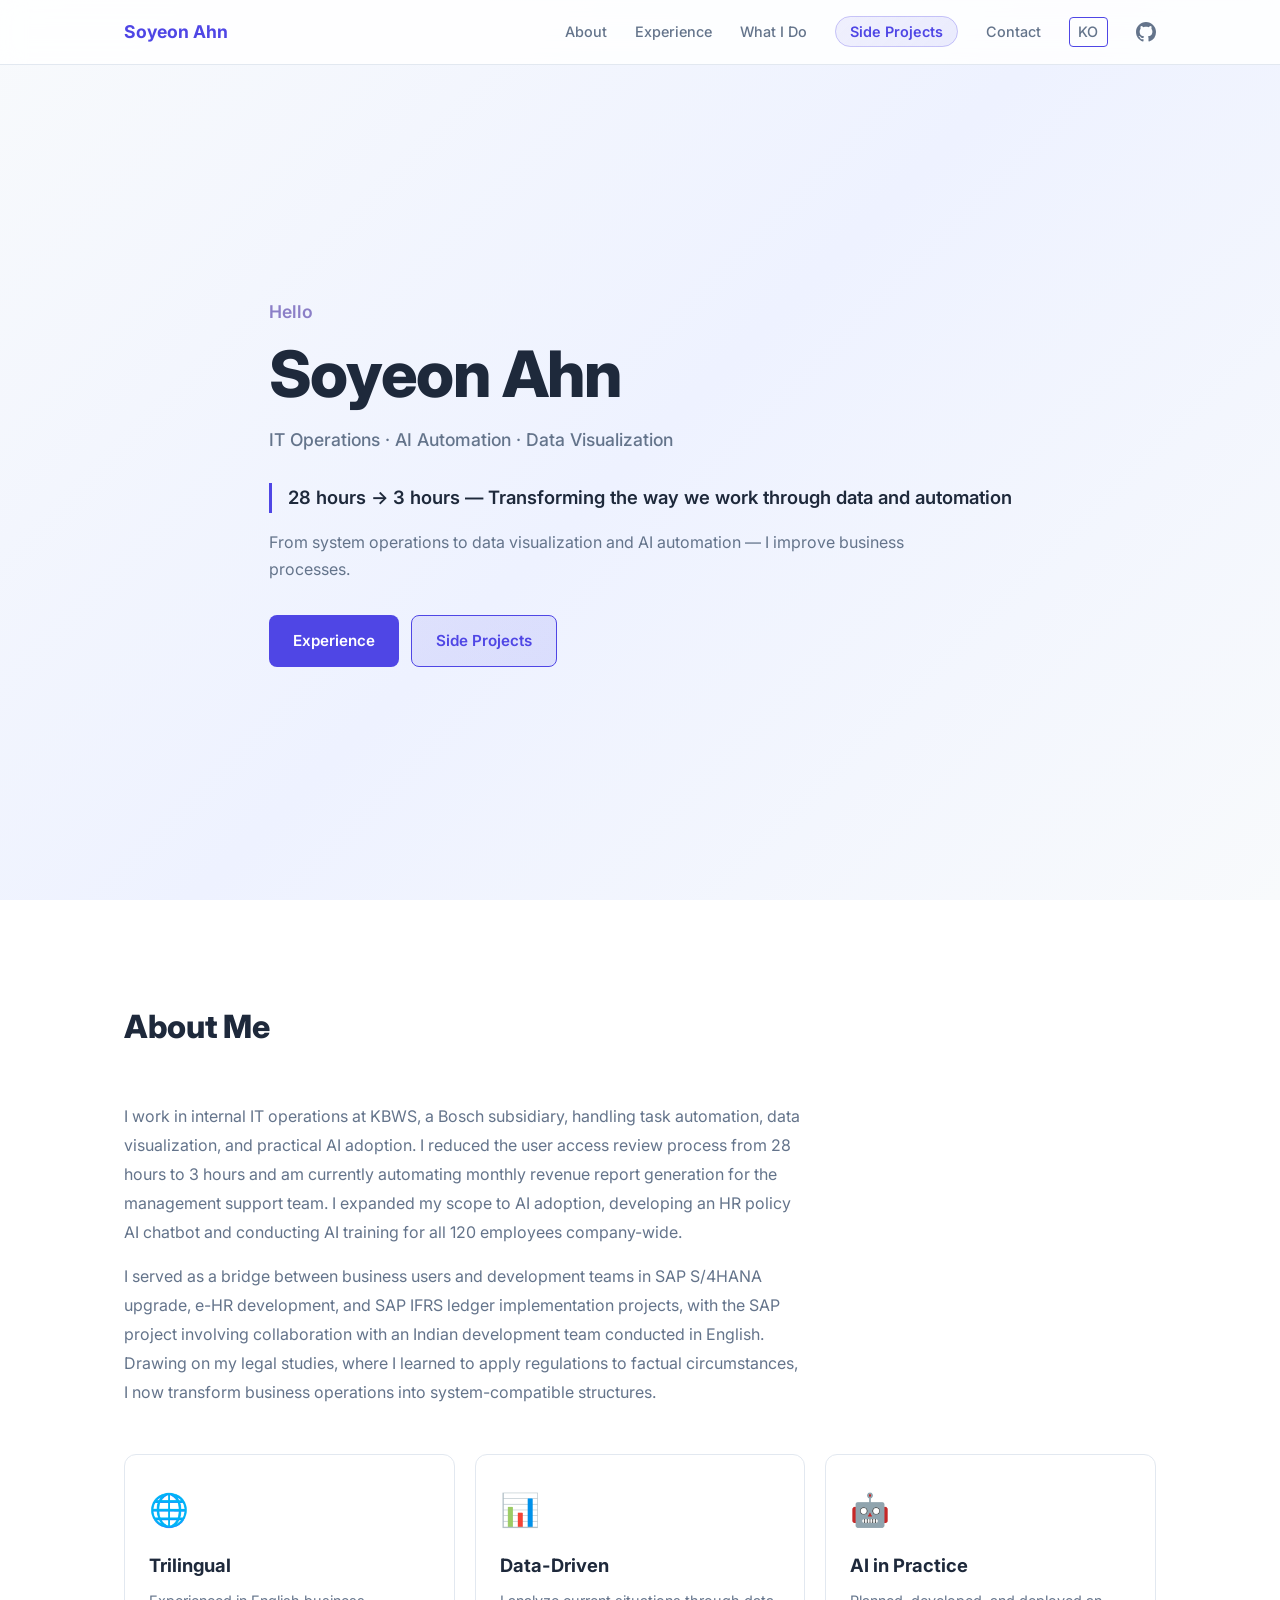
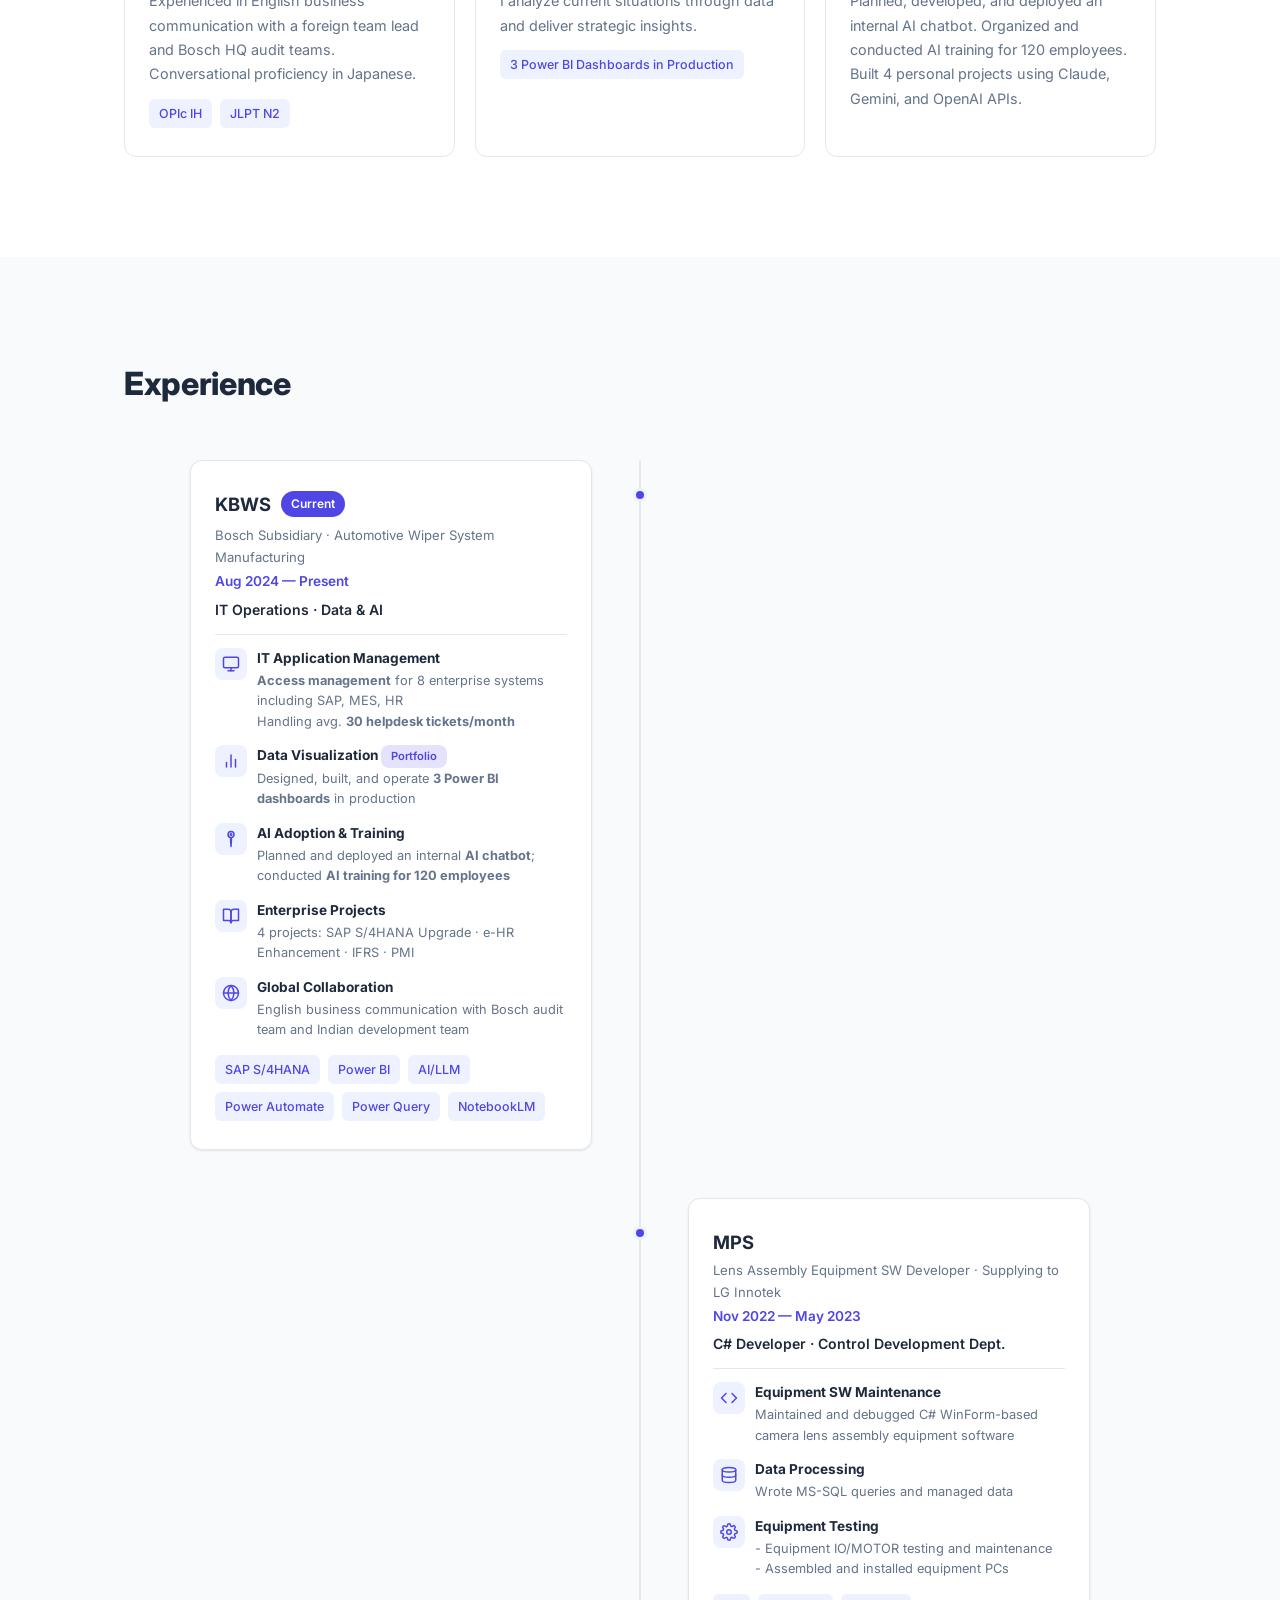
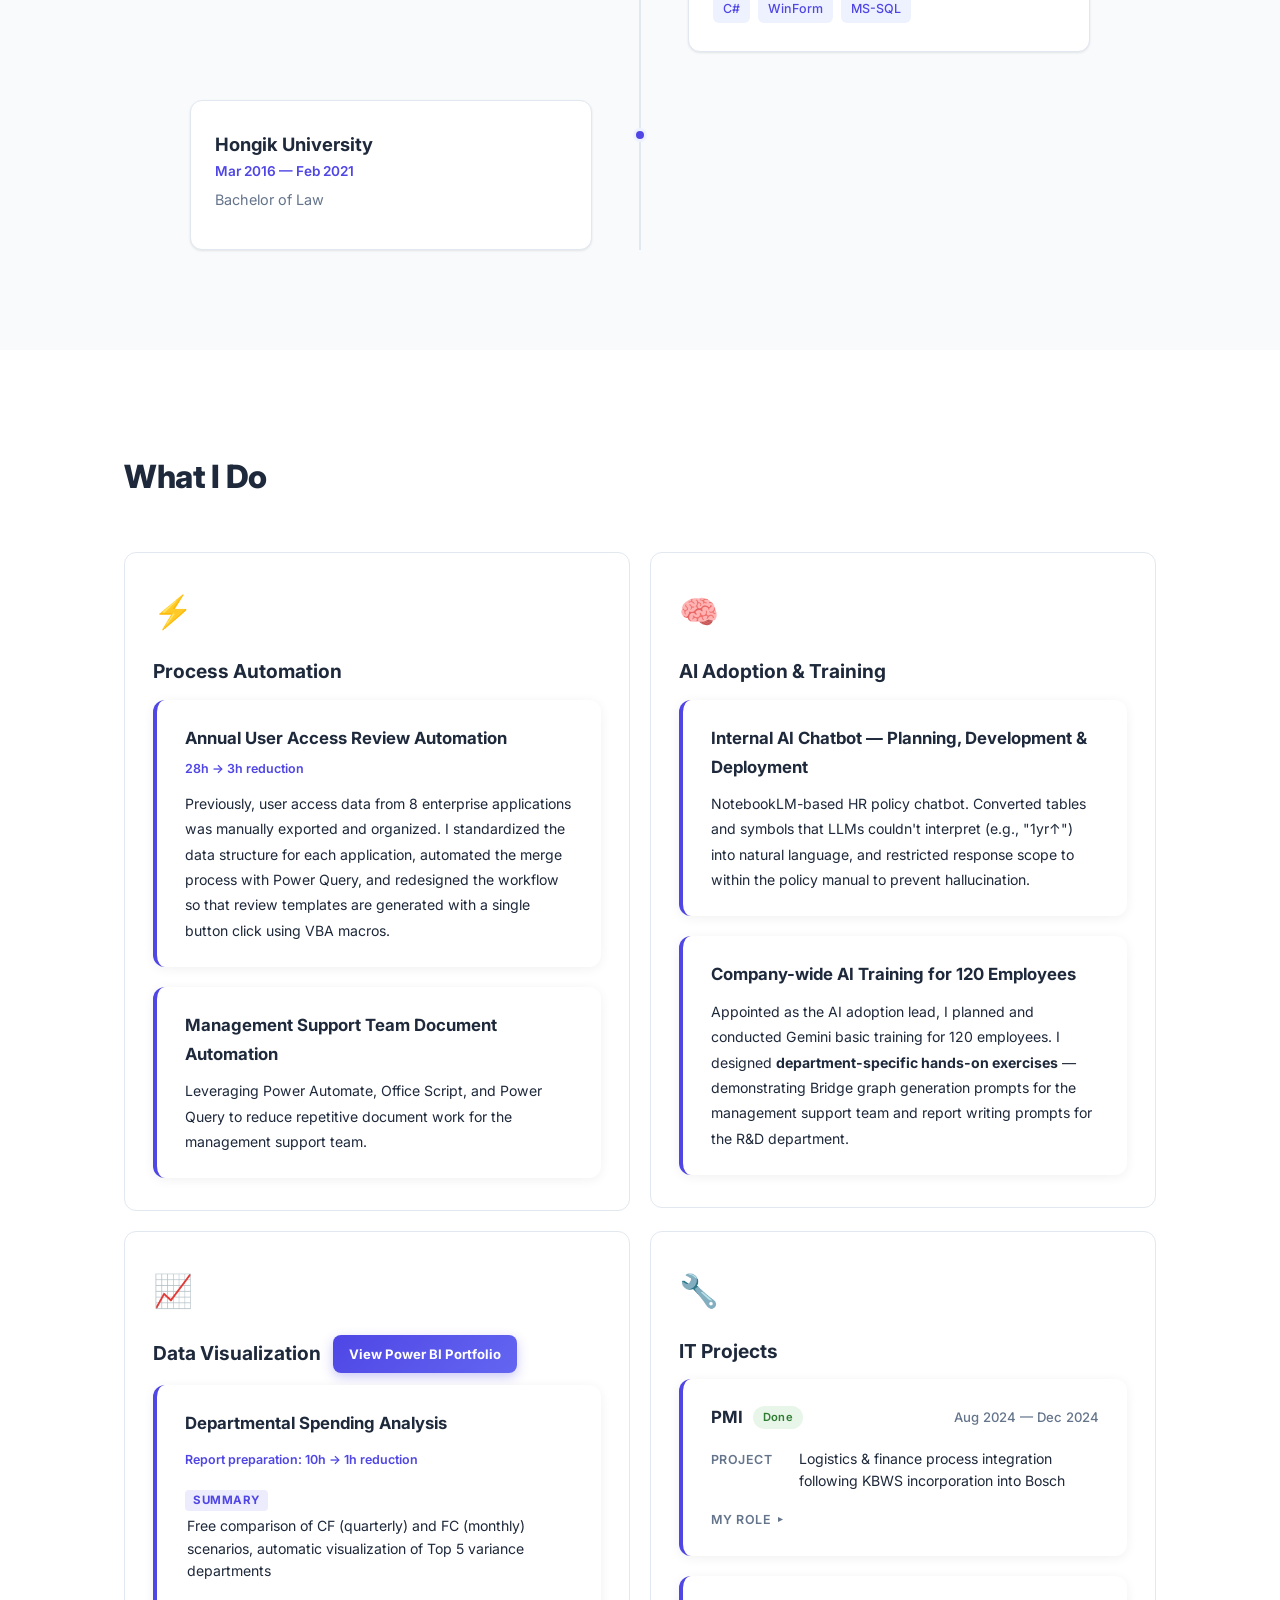
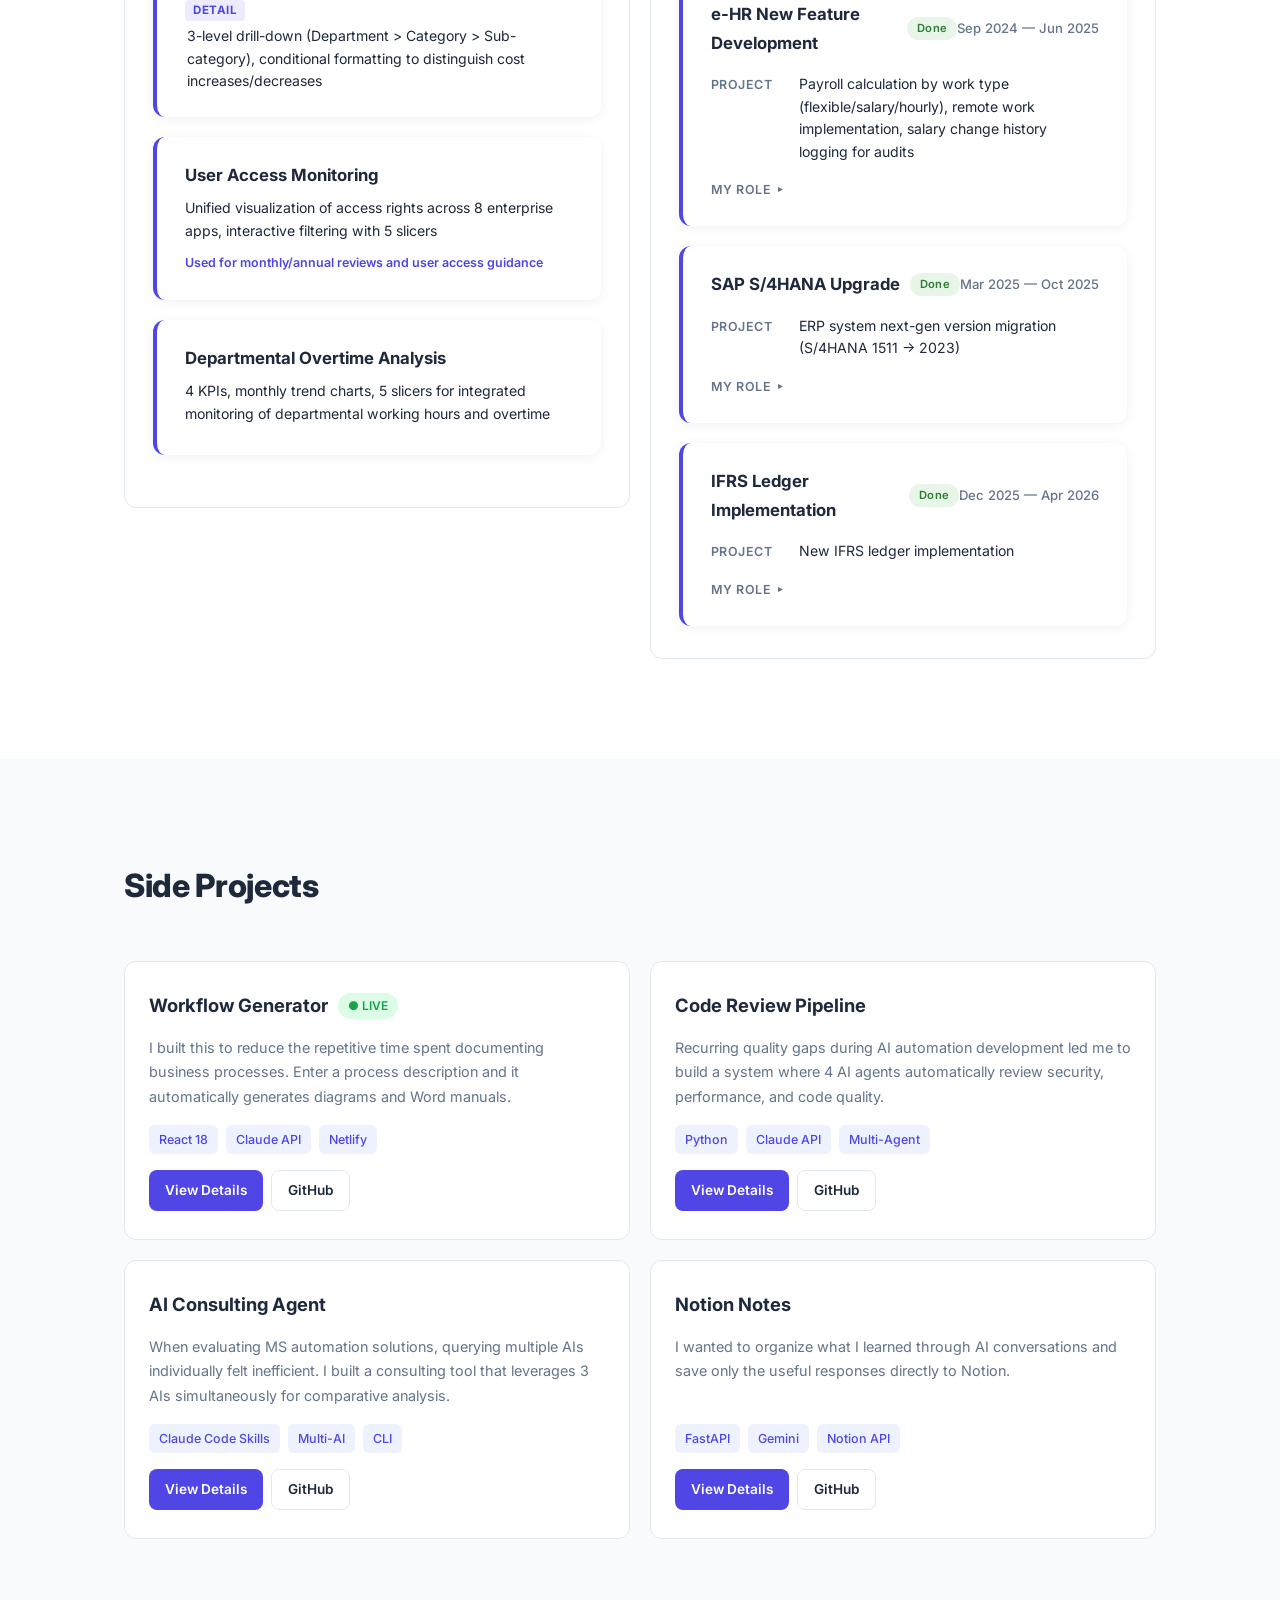
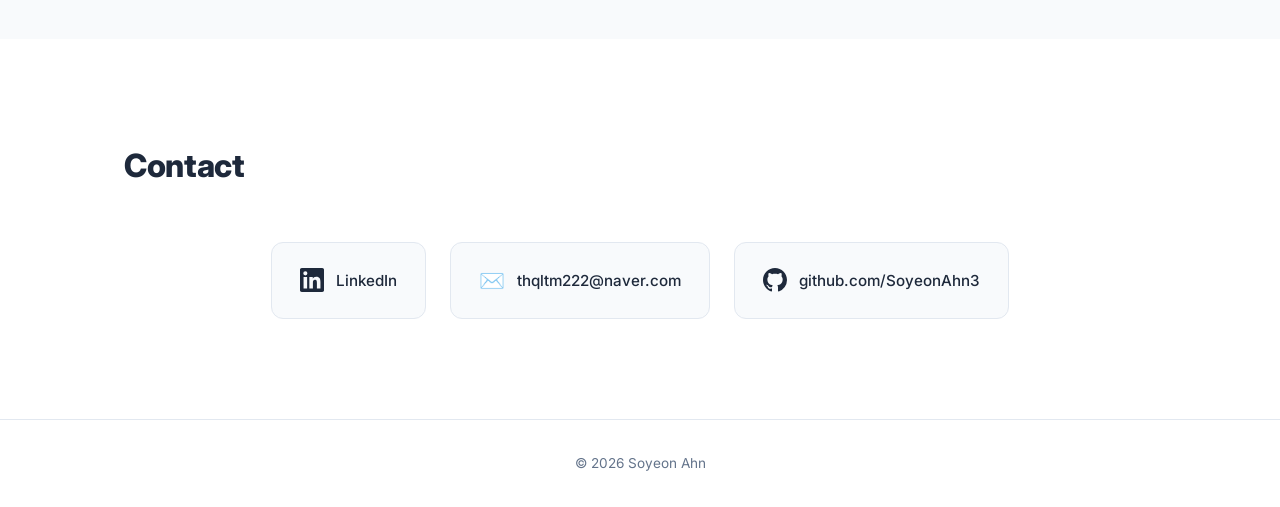
==== commit b1fe176a: "Redesign IT Projects section, unify What I Do cards, add LinkedIn contact - Redesign IT Projects wit" ====
--- a/portfolio/en/index.html
+++ b/portfolio/en/index.html
@@ -43,13 +43,13 @@
       <h1 class="hero-name fade-in">Soyeon Ahn</h1>
       <p class="hero-tags fade-in">IT Operations · AI Automation · Data Visualization</p>
       <blockquote class="hero-quote fade-in">
-        "28 hours → 3 hours — Transforming the way we work through data and automation"
+        28 hours → 3 hours — Transforming the way we work through data and automation
       </blockquote>
       <p class="hero-desc fade-in">
         From system operations to data visualization and AI automation — I improve business processes.
       </p>
       <div class="hero-actions fade-in">
-        <a href="#experience" class="btn btn-primary">View My Experience</a>
+        <a href="#experience" class="btn btn-primary">Experience</a>
         <a href="projects.html" class="btn btn-secondary">Side Projects</a>
       </div>
     </div>
@@ -132,7 +132,7 @@
                   <svg width="18" height="18" viewBox="0 0 24 24" fill="none" stroke="currentColor" stroke-width="2" stroke-linecap="round" stroke-linejoin="round"><line x1="18" y1="20" x2="18" y2="10"/><line x1="12" y1="20" x2="12" y2="4"/><line x1="6" y1="20" x2="6" y2="14"/></svg>
                 </div>
                 <div class="exp-resp-content">
-                  <div class="exp-resp-label">Data Visualization</div>
+                  <div class="exp-resp-label">Data Visualization <a href="../PowerBI_Portfolio_Ahn_Soyeon_ENG.pdf" target="_blank" rel="noopener" class="btn btn-tiny btn-powerbi">Portfolio</a></div>
                   <div class="exp-resp-desc">Designed, built, and operate <strong>3 Power BI dashboards</strong> in production</div>
                 </div>
               </div>
@@ -167,8 +167,10 @@
             <div class="timeline-tags">
               <span class="tag">SAP S/4HANA</span>
               <span class="tag">Power BI</span>
-              <span class="tag">AI Automation</span>
+              <span class="tag">AI/LLM</span>
               <span class="tag">Power Automate</span>
+              <span class="tag">Power Query</span>
+              <span class="tag">NotebookLM</span>
             </div>
           </div>
         </div>
@@ -247,30 +249,6 @@
           </div>
         </div>
         <div class="whatido-card fade-in">
-          <div class="whatido-icon">📈</div>
-          <h3 class="whatido-title-with-btn">Data Visualization <a href="../PowerBI_Portfolio_Ahn_Soyeon_ENG.pdf" target="_blank" rel="noopener" class="btn btn-small btn-powerbi">View Power BI Portfolio</a></h3>
-          <div class="whatido-dashboard-list">
-            <div class="whatido-dashboard-item">
-              <div class="whatido-dashboard-name">Departmental Spending Analysis (Summary)</div>
-              <p>Free comparison of CF (quarterly) and FC (monthly) scenarios, automatic visualization of Top 5 variance departments</p>
-              <span class="whatido-dashboard-result">Spending report preparation: 10h → 1h reduction</span>
-            </div>
-            <div class="whatido-dashboard-item">
-              <div class="whatido-dashboard-name">Departmental Spending Analysis (Detail)</div>
-              <p>3-level drill-down (Department > Category > Sub-category), conditional formatting to distinguish cost increases/decreases</p>
-            </div>
-            <div class="whatido-dashboard-item">
-              <div class="whatido-dashboard-name">User Access Monitoring</div>
-              <p>Unified visualization of access rights across 8 enterprise apps, interactive filtering with 5 slicers</p>
-              <span class="whatido-dashboard-result">Used for monthly/annual reviews and user access guidance</span>
-            </div>
-            <div class="whatido-dashboard-item">
-              <div class="whatido-dashboard-name">Departmental Overtime Analysis</div>
-              <p>4 KPIs, monthly trend charts, 5 slicers for integrated monitoring of departmental working hours and overtime</p>
-            </div>
-          </div>
-        </div>
-        <div class="whatido-card fade-in">
           <div class="whatido-icon">🧠</div>
           <h3>AI Adoption & Training</h3>
           <div class="ai-steps">
@@ -296,23 +274,118 @@
           </div>
         </div>
         <div class="whatido-card fade-in">
+          <div class="whatido-icon">📈</div>
+          <h3 class="whatido-title-with-btn">Data Visualization <a href="../PowerBI_Portfolio_Ahn_Soyeon_ENG.pdf" target="_blank" rel="noopener" class="btn btn-small btn-powerbi">View Power BI Portfolio</a></h3>
+          <div class="whatido-dashboard-list">
+            <div class="whatido-dashboard-item">
+              <div class="whatido-dashboard-name">Departmental Spending Analysis</div>
+              <span class="whatido-dashboard-result">Report preparation: 10h → 1h reduction</span>
+              <div class="dashboard-sub-section">
+                <div class="dashboard-sub-label">Summary</div>
+                <p>Free comparison of CF (quarterly) and FC (monthly) scenarios, automatic visualization of Top 5 variance departments</p>
+              </div>
+              <div class="dashboard-sub-section">
+                <div class="dashboard-sub-label">Detail</div>
+                <p>3-level drill-down (Department > Category > Sub-category), conditional formatting to distinguish cost increases/decreases</p>
+              </div>
+            </div>
+            <div class="whatido-dashboard-item">
+              <div class="whatido-dashboard-name">User Access Monitoring</div>
+              <p>Unified visualization of access rights across 8 enterprise apps, interactive filtering with 5 slicers</p>
+              <span class="whatido-dashboard-result">Used for monthly/annual reviews and user access guidance</span>
+            </div>
+            <div class="whatido-dashboard-item">
+              <div class="whatido-dashboard-name">Departmental Overtime Analysis</div>
+              <p>4 KPIs, monthly trend charts, 5 slicers for integrated monitoring of departmental working hours and overtime</p>
+            </div>
+          </div>
+        </div>
+        <div class="whatido-card fade-in">
           <div class="whatido-icon">🔧</div>
           <h3>IT Projects</h3>
           <div class="project-timeline-list">
             <div class="project-timeline-item">
-              <div class="project-period">Sep 2024 — Jun 2025</div>
-              <div class="project-title">e-HR New Feature Development</div>
-              <div class="project-desc">Developed payroll calculation logic by work type (flexible/salary/hourly), remote work implementation, and salary change history logging for audits. Coordinated requirements and development schedules between the HR team and development team over 10 months.</div>
+              <div class="project-item-header">
+                <div class="project-title-row">
+                  <span class="project-title">PMI</span>
+                  <span class="project-badge badge-done">Done</span>
+                </div>
+                <span class="project-period">Aug 2024 — Dec 2024</span>
+              </div>
+              <div class="project-detail">
+                <span class="project-detail-label">Project</span>
+                <span class="project-detail-value">Logistics &amp; finance process integration following KBWS incorporation into Bosch</span>
+              </div>
+              <details class="project-role-section">
+                <summary class="project-detail-label">MY ROLE</summary>
+                <ul class="project-role-list">
+                  <li>Task progress tracking, stakeholder interviews, and vendor schedule coordination</li>
+                  <li>Completed 6 development tasks in logistics &amp; finance</li>
+                </ul>
+              </details>
             </div>
             <div class="project-timeline-item">
-              <div class="project-period">Mar 2025 — Oct 2025</div>
-              <div class="project-title">SAP S/4HANA Upgrade</div>
-              <div class="project-desc"><strong>Designed vendor evaluation template from scratch</strong> (later reused as a standard for other projects). Served as a bridge between business users and the Indian development team, coordinating 20+ requirements and bug reports in English. Designed new authorization roles and managed access modifications.</div>
+              <div class="project-item-header">
+                <div class="project-title-row">
+                  <span class="project-title">e-HR New Feature Development</span>
+                  <span class="project-badge badge-done">Done</span>
+                </div>
+                <span class="project-period">Sep 2024 — Jun 2025</span>
+              </div>
+              <div class="project-detail">
+                <span class="project-detail-label">Project</span>
+                <span class="project-detail-value">Payroll calculation by work type (flexible/salary/hourly), remote work implementation, salary change history logging for audits</span>
+              </div>
+              <details class="project-role-section">
+                <summary class="project-detail-label">MY ROLE</summary>
+                <ul class="project-role-list">
+                  <li>HR-developer requirements coordination</li>
+                  <li>Development schedule management and <strong>project documentation</strong></li>
+                </ul>
+              </details>
             </div>
             <div class="project-timeline-item">
-              <div class="project-period">Dec 2025 — Ongoing</div>
-              <div class="project-title">IFRS Ledger Implementation</div>
-              <div class="project-desc">Conducting weekly meetings with the Indian development team in English. Handling TR transport (Dev → Prod) and designing new authorization roles.</div>
+              <div class="project-item-header">
+                <div class="project-title-row">
+                  <span class="project-title">SAP S/4HANA Upgrade</span>
+                  <span class="project-badge badge-done">Done</span>
+                </div>
+                <span class="project-period">Mar 2025 — Oct 2025</span>
+              </div>
+              <div class="project-detail">
+                <span class="project-detail-label">Project</span>
+                <span class="project-detail-value">ERP system next-gen version migration (S/4HANA 1511 → 2023)</span>
+              </div>
+              <details class="project-role-section">
+                <summary class="project-detail-label">MY ROLE</summary>
+                <ul class="project-role-list">
+                  <li><strong>Designed vendor evaluation template from scratch</strong> (later reused as standard for other projects)</li>
+                  <li>Coordinated <strong>20+ requirements in English</strong> between business users and Indian dev team</li>
+                  <li>Authorization modifications &amp; creation, CTS transport</li>
+                  <li>User test scheduling and IT functional testing</li>
+                </ul>
+              </details>
+            </div>
+            <div class="project-timeline-item">
+              <div class="project-item-header">
+                <div class="project-title-row">
+                  <span class="project-title">IFRS Ledger Implementation</span>
+                  <span class="project-badge badge-done">Done</span>
+                </div>
+                <span class="project-period">Dec 2025 — Apr 2026</span>
+              </div>
+              <div class="project-detail">
+                <span class="project-detail-label">Project</span>
+                <span class="project-detail-value">New IFRS ledger implementation</span>
+              </div>
+              <details class="project-role-section">
+                <summary class="project-detail-label">MY ROLE</summary>
+                <ul class="project-role-list">
+                  <li>Communication bridge between business users and dev team</li>
+                  <li><strong>IMG configuration changes</strong>, authorization modifications &amp; creation</li>
+                  <li>CTS transport (Dev → Prod)</li>
+                </ul>
+              </details>
             </div>
           </div>
         </div>
@@ -410,6 +483,12 @@
     <div class="container">
       <h2 class="section-title">Contact</h2>
       <div class="contact-grid fade-in">
+        <a href="https://www.linkedin.com/in/soyeon-ahn-03737237b/" target="_blank" rel="noopener" class="contact-item">
+          <div class="contact-icon">
+            <svg width="24" height="24" viewBox="0 0 24 24" fill="currentColor"><path d="M20.447 20.452h-3.554v-5.569c0-1.328-.027-3.037-1.852-3.037-1.853 0-2.136 1.445-2.136 2.939v5.667H9.351V9h3.414v1.561h.046c.477-.9 1.637-1.85 3.37-1.85 3.601 0 4.267 2.37 4.267 5.455v6.286zM5.337 7.433a2.062 2.062 0 01-2.063-2.065 2.064 2.064 0 112.063 2.065zm1.782 13.019H3.555V9h3.564v11.452zM22.225 0H1.771C.792 0 0 .774 0 1.729v20.542C0 23.227.792 24 1.771 24h20.451C23.2 24 24 23.227 24 22.271V1.729C24 .774 23.2 0 22.222 0h.003z"/></svg>
+          </div>
+          <span>LinkedIn</span>
+        </a>
         <a href="mailto:thqltm222@naver.com" class="contact-item">
           <div class="contact-icon">✉️</div>
           <span>thqltm222@naver.com</span>
--- a/portfolio/style.css
+++ b/portfolio/style.css
@@ -166,7 +166,7 @@
 
 .hero-greeting {
   font-size: 1.1rem;
-  color: var(--primary);
+  color: #8b7fc7;
   font-weight: 600;
   margin-bottom: 12px;
 }
@@ -563,6 +563,7 @@
   display: grid;
   grid-template-columns: repeat(2, 1fr);
   gap: 20px;
+  align-items: start;
 }
 
 .whatido-card {
@@ -633,33 +634,57 @@
   color: #fff;
 }
 
+.btn-tiny.btn-powerbi {
+  padding: 2px 10px;
+  font-size: 0.7rem;
+  font-weight: 600;
+  margin-top: 0;
+  vertical-align: middle;
+  background: rgba(79, 70, 229, 0.15);
+  color: var(--primary);
+  box-shadow: none;
+}
+
+.btn-tiny.btn-powerbi:hover {
+  background: rgba(79, 70, 229, 0.25);
+  color: var(--primary);
+  box-shadow: none;
+  transform: none;
+}
+
 /* ===== Dashboard List (What I Do - Data Viz) ===== */
 .whatido-dashboard-list {
   display: flex;
   flex-direction: column;
-  gap: 16px;
+  gap: 20px;
   margin-bottom: 20px;
 }
 
 .whatido-dashboard-item {
-  padding: 14px 16px;
-  background: var(--bg-alt);
-  border-radius: var(--radius-sm);
-  border-left: 3px solid var(--primary);
+  padding: 24px 28px;
+  background: var(--bg);
+  border-radius: var(--radius);
+  border-left: 4px solid var(--primary);
+  box-shadow: 0 2px 12px rgba(0, 0, 0, 0.06);
+  transition: box-shadow 0.2s;
+}
+
+.whatido-dashboard-item:hover {
+  box-shadow: 0 4px 20px rgba(0, 0, 0, 0.1);
 }
 
 .whatido-dashboard-name {
-  font-size: 0.9rem;
-  font-weight: 700;
-  color: var(--text);
-  margin-bottom: 4px;
+  font-size: 1.05rem;
+  font-weight: 700;
+  color: var(--text);
+  margin-bottom: 8px;
 }
 
 .whatido-dashboard-item p {
-  font-size: 0.83rem;
-  color: var(--text-secondary);
+  font-size: 0.88rem;
+  color: var(--text);
   line-height: 1.6;
-  margin-bottom: 4px;
+  margin-bottom: 6px;
 }
 
 .whatido-dashboard-result {
@@ -669,7 +694,29 @@
   color: var(--primary);
 }
 
-/* ===== AI Steps (What I Do - AI) ===== */
+.dashboard-sub-section {
+  margin-top: 12px;
+}
+
+.dashboard-sub-label {
+  display: inline-block;
+  font-size: 0.72rem;
+  font-weight: 700;
+  color: var(--primary);
+  background: rgba(79, 70, 229, 0.1);
+  padding: 1px 8px;
+  border-radius: 4px;
+  letter-spacing: 0.05em;
+  text-transform: uppercase;
+  margin-bottom: 4px;
+}
+
+.dashboard-sub-section p {
+  margin-bottom: 0;
+  padding-left: 2px;
+}
+
+/* ===== AI Steps (What I Do - AI & Automation) ===== */
 .ai-steps {
   display: flex;
   flex-direction: column;
@@ -677,23 +724,29 @@
 }
 
 .ai-step {
-  padding: 14px 16px;
-  background: var(--bg-alt);
-  border-radius: var(--radius-sm);
-  border-left: 3px solid var(--primary);
+  padding: 24px 28px;
+  background: var(--bg);
+  border-radius: var(--radius);
+  border-left: 4px solid var(--primary);
+  box-shadow: 0 2px 12px rgba(0, 0, 0, 0.06);
+  transition: box-shadow 0.2s;
+}
+
+.ai-step:hover {
+  box-shadow: 0 4px 20px rgba(0, 0, 0, 0.1);
 }
 
 .ai-step-title {
-  font-size: 0.9rem;
-  font-weight: 700;
-  color: var(--text);
-  margin-bottom: 6px;
+  font-size: 1.05rem;
+  font-weight: 700;
+  color: var(--text);
+  margin-bottom: 10px;
 }
 
 .ai-step-desc {
-  font-size: 0.83rem;
-  color: var(--text-secondary);
-  line-height: 1.7;
+  font-size: 0.88rem;
+  color: var(--text);
+  line-height: 1.8;
 }
 
 /* ===== Project Timeline List (What I Do - IT Projects) ===== */
@@ -704,24 +757,145 @@
 }
 
 .project-timeline-item {
-  padding: 14px 16px;
-  background: var(--bg-alt);
-  border-radius: var(--radius-sm);
-  border-left: 3px solid var(--primary);
+  padding: 24px 28px;
+  background: var(--bg);
+  border-radius: var(--radius);
+  border-left: 4px solid var(--primary);
+  box-shadow: 0 2px 12px rgba(0, 0, 0, 0.06);
+  transition: box-shadow 0.2s;
+}
+
+.project-timeline-item:hover {
+  box-shadow: 0 4px 20px rgba(0, 0, 0, 0.1);
+}
+
+.project-item-header {
+  display: flex;
+  justify-content: space-between;
+  align-items: center;
+  margin-bottom: 16px;
+}
+
+.project-title-row {
+  display: flex;
+  align-items: center;
+  gap: 10px;
+}
+
+.project-timeline-item .project-title {
+  font-size: 1.05rem;
+  font-weight: 700;
+  color: var(--text);
+}
+
+.project-badge {
+  display: inline-block;
+  font-size: 0.7rem;
+  font-weight: 600;
+  padding: 2px 10px;
+  border-radius: 12px;
+  letter-spacing: 0.02em;
+}
+
+.project-badge.badge-done {
+  background: #e8f5e9;
+  color: #2e7d32;
+}
+
+.project-badge.badge-ongoing {
+  background: #e3f2fd;
+  color: #1565c0;
 }
 
 .project-timeline-item .project-period {
+  font-size: 0.82rem;
+  font-weight: 500;
+  color: var(--text-secondary);
+  white-space: nowrap;
+}
+
+.project-detail {
+  display: flex;
+  gap: 16px;
+  margin-top: 10px;
+  align-items: baseline;
+}
+
+.project-detail-label {
   font-size: 0.78rem;
   font-weight: 600;
-  color: var(--primary);
+  color: var(--text-secondary);
+  text-transform: uppercase;
+  letter-spacing: 0.04em;
+  min-width: 72px;
+  flex-shrink: 0;
+}
+
+.project-detail-value {
+  font-size: 0.88rem;
+  color: var(--text);
+  line-height: 1.6;
+}
+
+details.project-role-section {
+  margin-top: 12px;
+}
+
+details.project-role-section summary.project-detail-label {
+  display: inline-flex;
+  align-items: center;
+  gap: 6px;
+  cursor: pointer;
+  user-select: none;
+  list-style: none;
+  margin-bottom: 0;
+  transition: color 0.2s;
+}
+
+details.project-role-section summary.project-detail-label::-webkit-details-marker {
+  display: none;
+}
+
+details.project-role-section summary.project-detail-label::after {
+  content: "▸";
+  font-size: 0.7em;
+  transition: transform 0.2s;
+}
+
+details[open].project-role-section summary.project-detail-label::after {
+  transform: rotate(90deg);
+}
+
+details[open].project-role-section .project-role-list {
+  margin-top: 6px;
+}
+
+details[open].project-role-section .ai-step-desc {
+  margin-top: 6px;
+}
+
+.project-role-list {
+  list-style: none;
+  padding-left: 20px;
+  margin: 0;
+  font-size: 0.88rem;
+  color: var(--text);
+  line-height: 1.8;
+}
+
+.project-role-list li {
   margin-bottom: 2px;
-}
-
-.project-timeline-item .project-title {
-  font-size: 0.9rem;
-  font-weight: 700;
-  color: var(--text);
-  margin-bottom: 6px;
+  position: relative;
+  padding-left: 6px;
+}
+
+.project-role-list li::before {
+  content: "•";
+  position: absolute;
+  left: -14px;
+  color: var(--primary);
+  font-size: 1.1em;
+  font-weight: 700;
 }
 
 .project-timeline-item .project-desc {
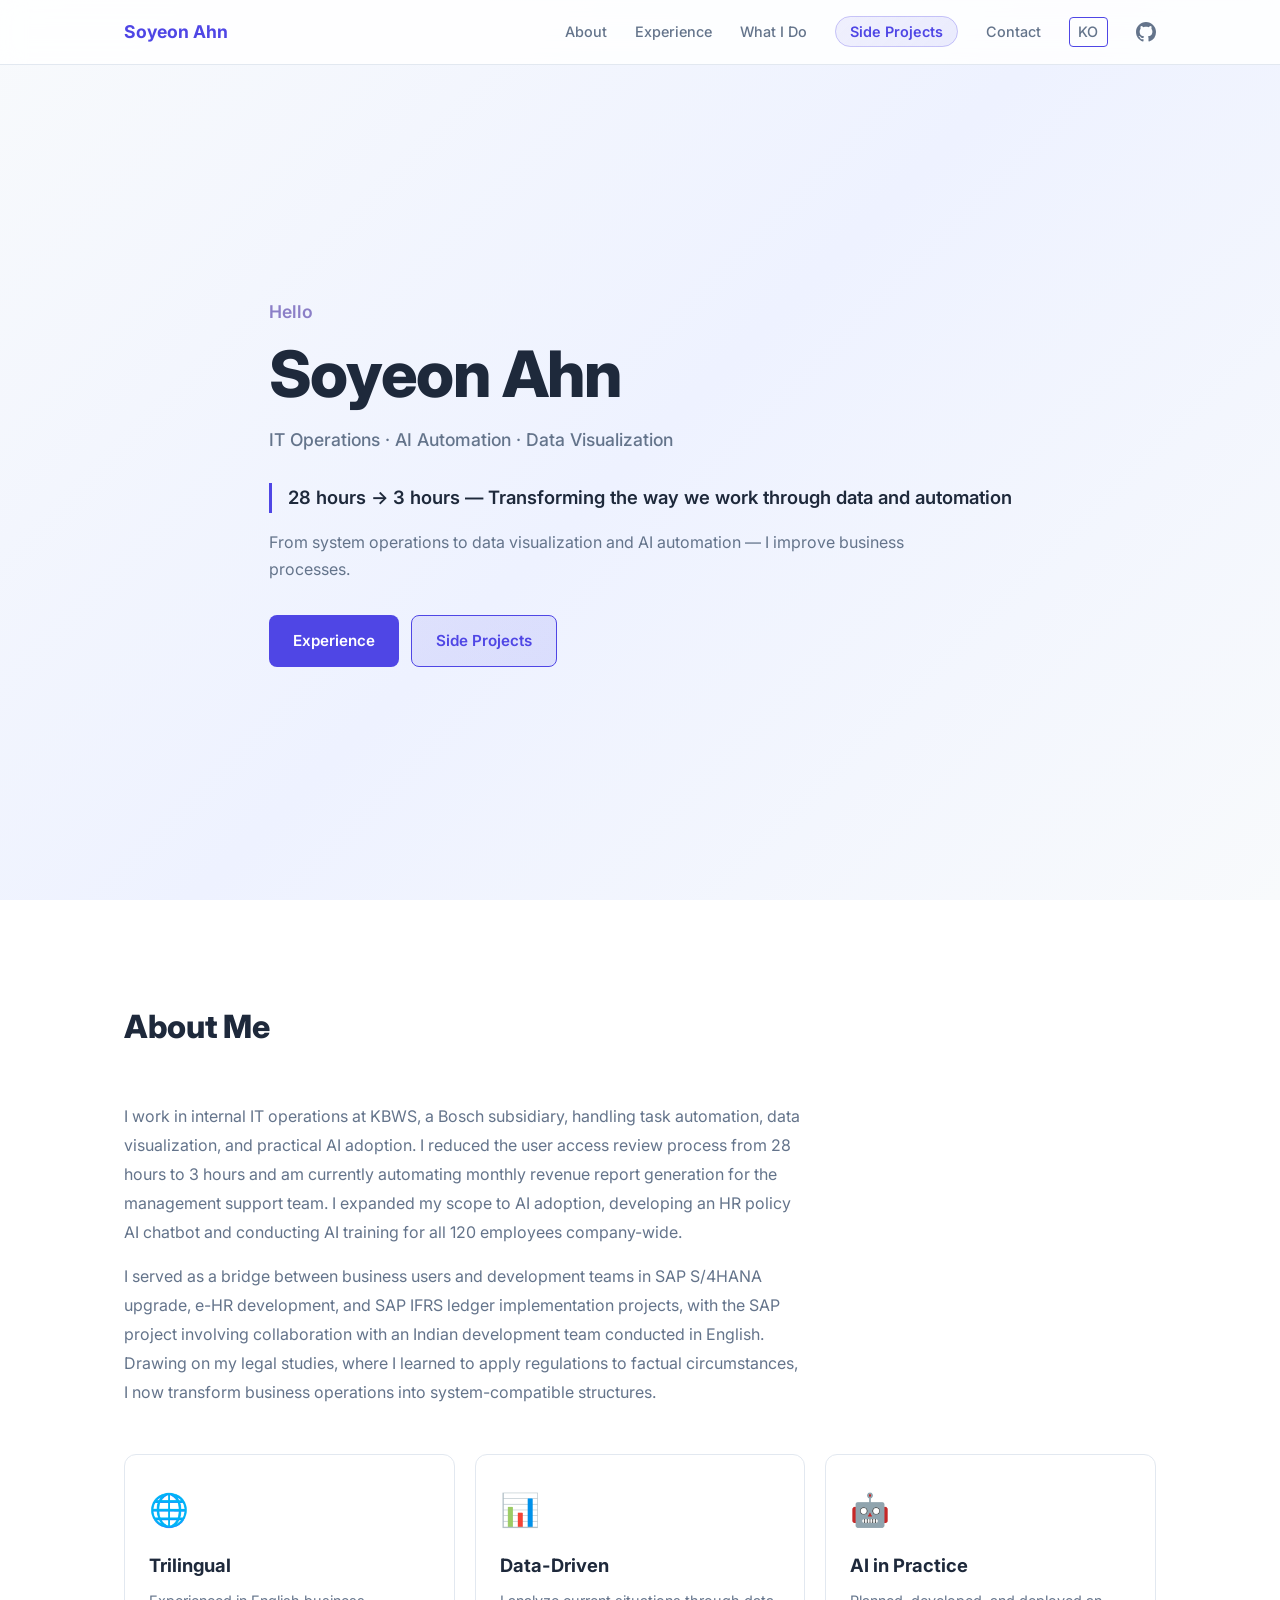
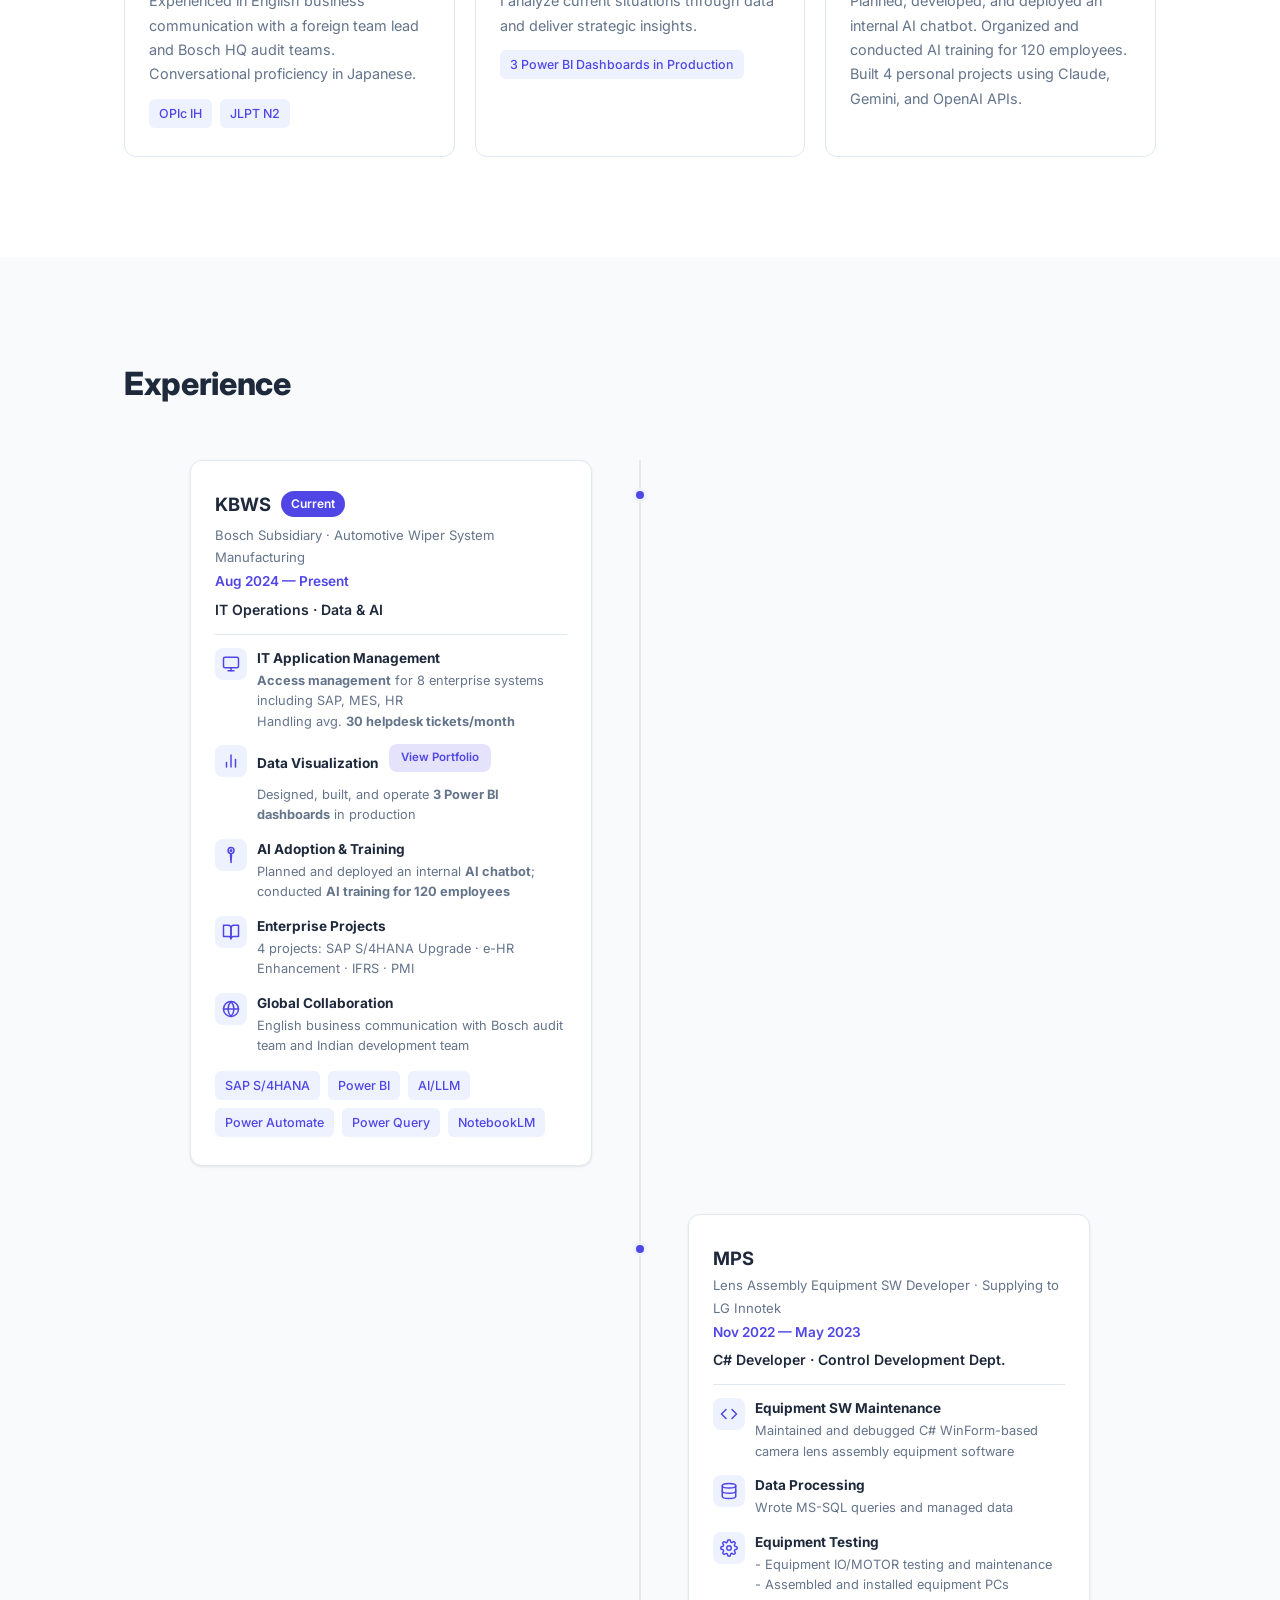
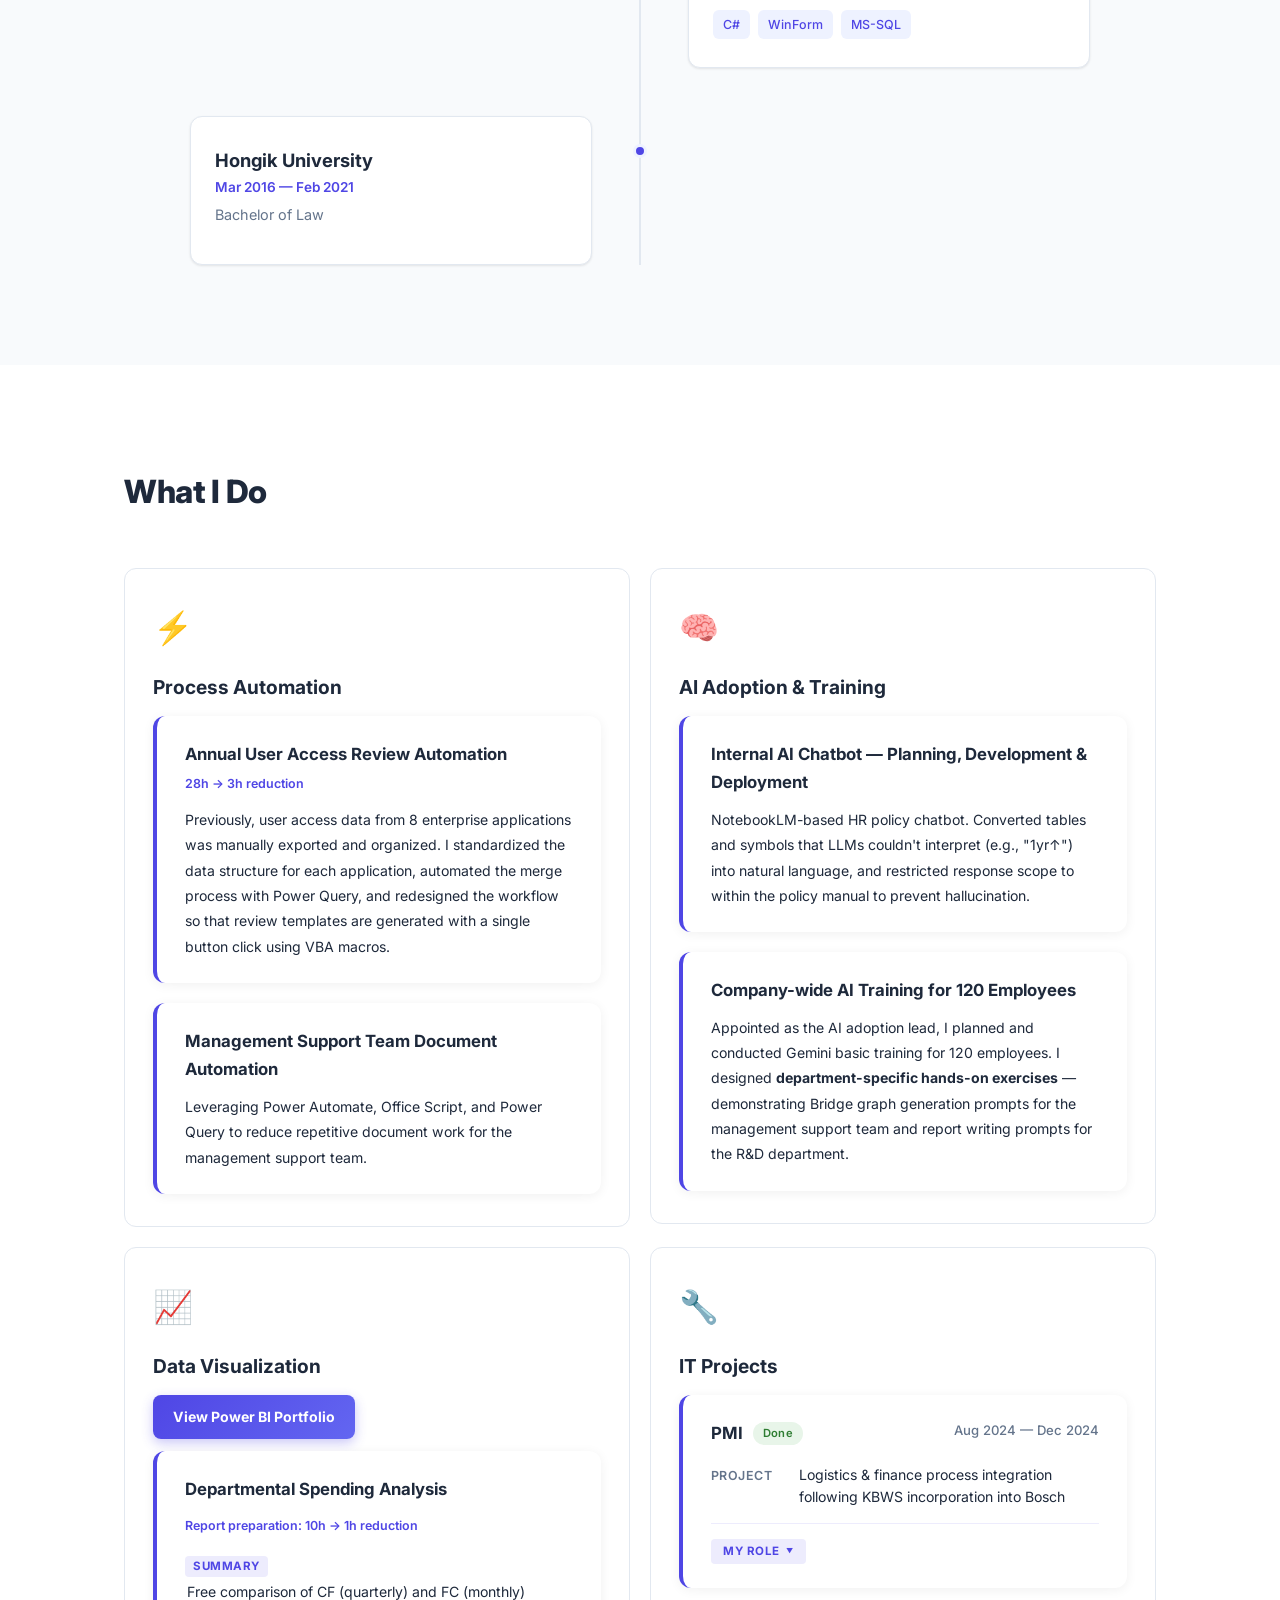
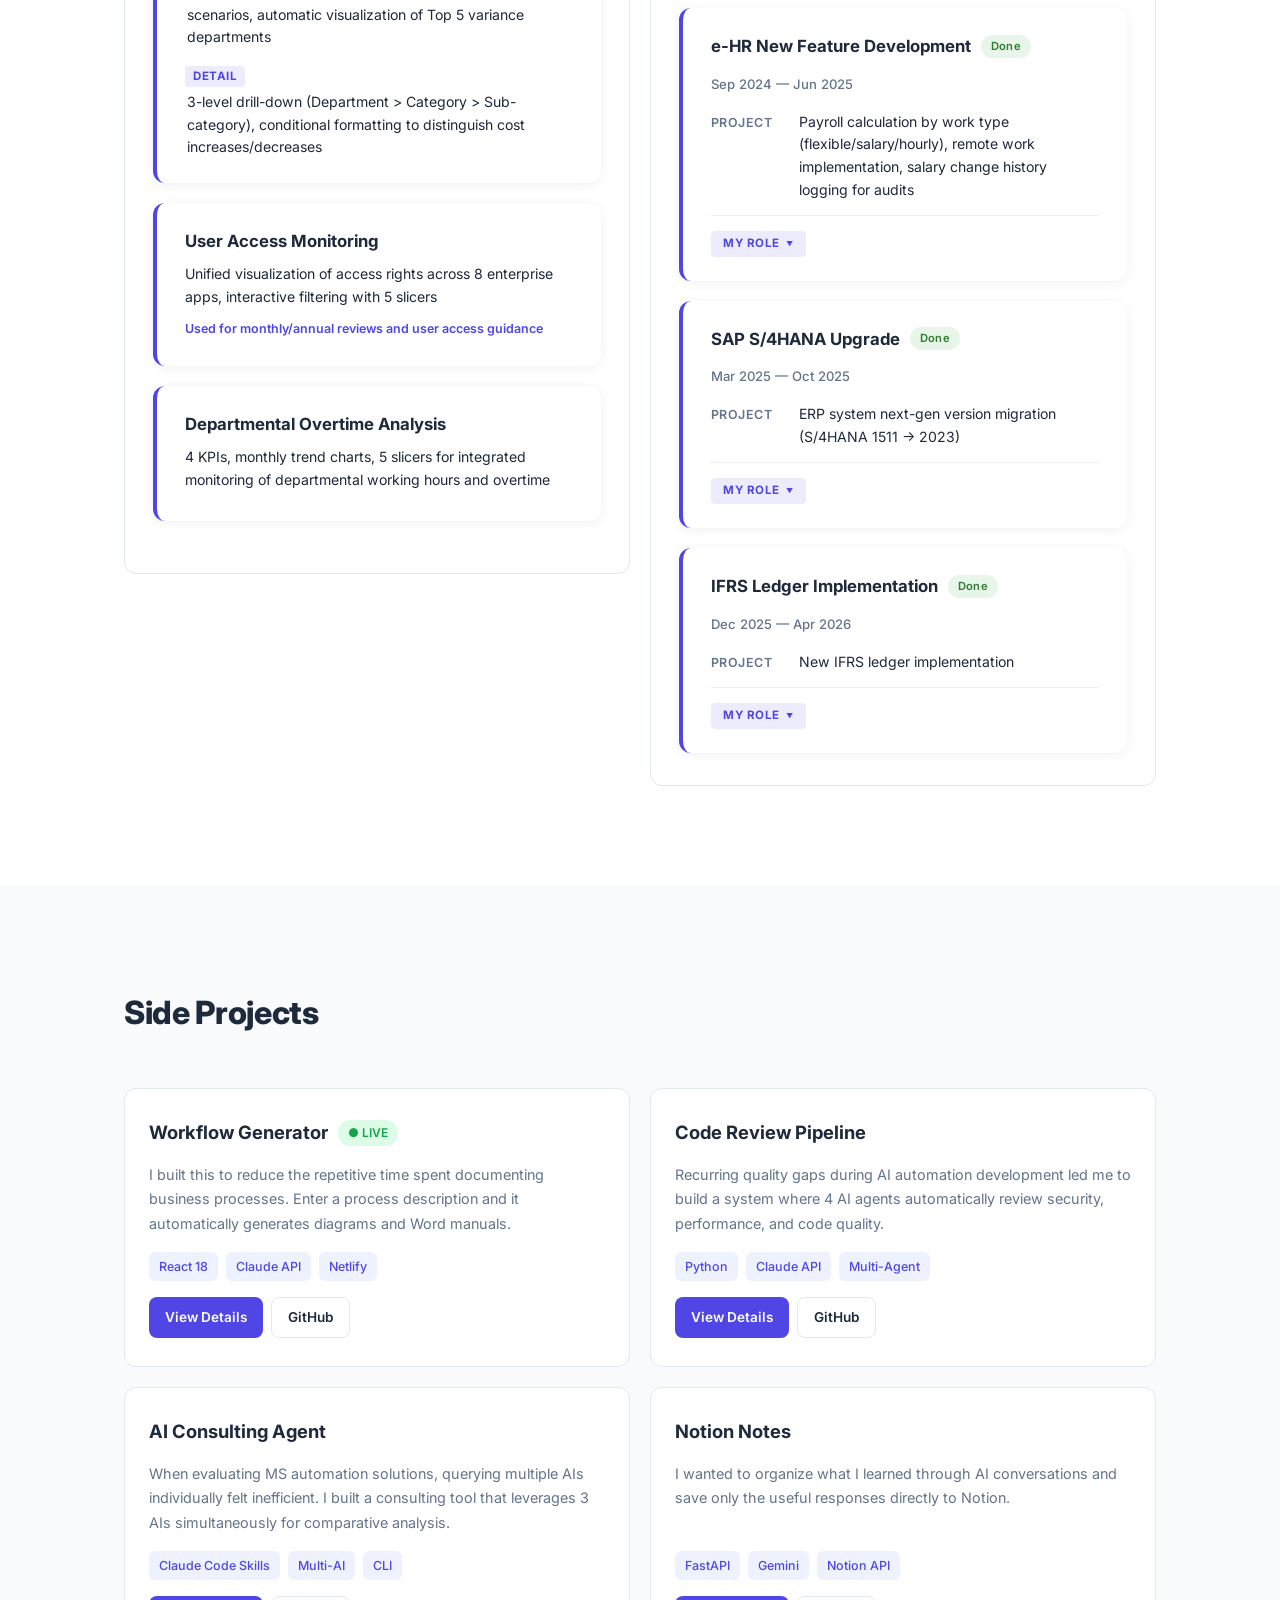
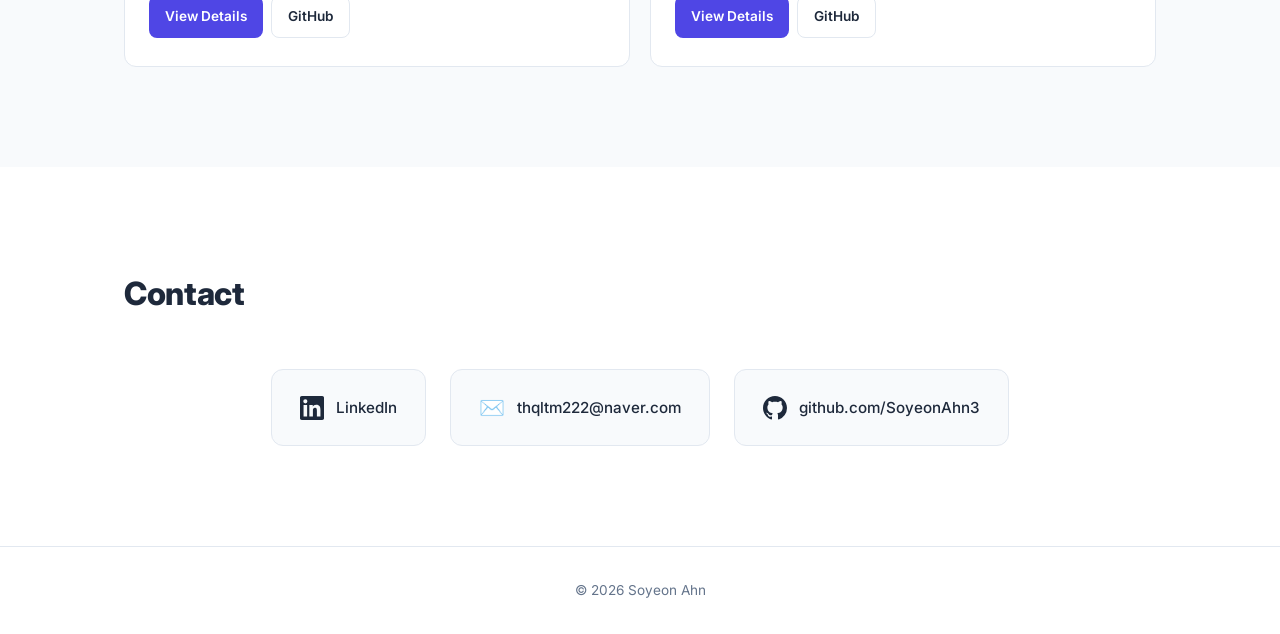
==== commit 43e18e31: "Refine MY ROLE accordion design, adjust Power BI button placement - MY ROLE: border-top separator + " ====
--- a/portfolio/en/index.html
+++ b/portfolio/en/index.html
@@ -132,7 +132,7 @@
                   <svg width="18" height="18" viewBox="0 0 24 24" fill="none" stroke="currentColor" stroke-width="2" stroke-linecap="round" stroke-linejoin="round"><line x1="18" y1="20" x2="18" y2="10"/><line x1="12" y1="20" x2="12" y2="4"/><line x1="6" y1="20" x2="6" y2="14"/></svg>
                 </div>
                 <div class="exp-resp-content">
-                  <div class="exp-resp-label">Data Visualization <a href="../PowerBI_Portfolio_Ahn_Soyeon_ENG.pdf" target="_blank" rel="noopener" class="btn btn-tiny btn-powerbi">Portfolio</a></div>
+                  <div class="exp-resp-label">Data Visualization <a href="../PowerBI_Portfolio_Ahn_Soyeon_ENG.pdf" target="_blank" rel="noopener" class="btn btn-tiny btn-powerbi">View Portfolio</a></div>
                   <div class="exp-resp-desc">Designed, built, and operate <strong>3 Power BI dashboards</strong> in production</div>
                 </div>
               </div>
@@ -275,7 +275,8 @@
         </div>
         <div class="whatido-card fade-in">
           <div class="whatido-icon">📈</div>
-          <h3 class="whatido-title-with-btn">Data Visualization <a href="../PowerBI_Portfolio_Ahn_Soyeon_ENG.pdf" target="_blank" rel="noopener" class="btn btn-small btn-powerbi">View Power BI Portfolio</a></h3>
+          <h3>Data Visualization</h3>
+          <a href="../PowerBI_Portfolio_Ahn_Soyeon_ENG.pdf" target="_blank" rel="noopener" class="btn btn-small btn-powerbi">View Power BI Portfolio</a>
           <div class="whatido-dashboard-list">
             <div class="whatido-dashboard-item">
               <div class="whatido-dashboard-name">Departmental Spending Analysis</div>
--- a/portfolio/style.css
+++ b/portfolio/style.css
@@ -617,9 +617,10 @@
   display: inline-flex;
   align-items: center;
   gap: 6px;
-  margin-top: 16px;
-  padding: 8px 16px;
-  font-size: 0.82rem;
+  margin-top: 0;
+  margin-bottom: 12px;
+  padding: 10px 20px;
+  font-size: 0.88rem;
   font-weight: 700;
   color: #fff;
   background: linear-gradient(135deg, var(--primary), var(--primary-light));
@@ -635,10 +636,12 @@
 }
 
 .btn-tiny.btn-powerbi {
-  padding: 2px 10px;
-  font-size: 0.7rem;
+  padding: 4px 12px;
+  font-size: 0.72rem;
   font-weight: 600;
   margin-top: 0;
+  margin-left: 8px;
+  display: inline-block;
   vertical-align: middle;
   background: rgba(79, 70, 229, 0.15);
   color: var(--primary);
@@ -772,20 +775,25 @@
 .project-item-header {
   display: flex;
   justify-content: space-between;
-  align-items: center;
+  align-items: flex-start;
+  gap: 12px;
   margin-bottom: 16px;
+  flex-wrap: wrap;
 }
 
 .project-title-row {
   display: flex;
   align-items: center;
   gap: 10px;
+  flex-shrink: 1;
+  min-width: 0;
 }
 
 .project-timeline-item .project-title {
   font-size: 1.05rem;
   font-weight: 700;
   color: var(--text);
+  word-break: keep-all;
 }
 
 .project-badge {
@@ -795,6 +803,8 @@
   padding: 2px 10px;
   border-radius: 12px;
   letter-spacing: 0.02em;
+  flex-shrink: 0;
+  white-space: nowrap;
 }
 
 .project-badge.badge-done {
@@ -838,7 +848,9 @@
 }
 
 details.project-role-section {
-  margin-top: 12px;
+  margin-top: 14px;
+  border-top: 1px solid rgba(79, 70, 229, 0.1);
+  padding-top: 12px;
 }
 
 details.project-role-section summary.project-detail-label {
@@ -849,7 +861,18 @@
   user-select: none;
   list-style: none;
   margin-bottom: 0;
-  transition: color 0.2s;
+  font-size: 0.72rem;
+  font-weight: 700;
+  color: var(--primary);
+  background: rgba(79, 70, 229, 0.1);
+  padding: 3px 12px;
+  border-radius: 4px;
+  letter-spacing: 0.05em;
+  transition: background 0.2s;
+}
+
+details.project-role-section summary.project-detail-label:hover {
+  background: rgba(79, 70, 229, 0.18);
 }
 
 details.project-role-section summary.project-detail-label::-webkit-details-marker {
@@ -857,17 +880,17 @@
 }
 
 details.project-role-section summary.project-detail-label::after {
-  content: "▸";
-  font-size: 0.7em;
+  content: "▼";
+  font-size: 0.6em;
   transition: transform 0.2s;
 }
 
 details[open].project-role-section summary.project-detail-label::after {
-  transform: rotate(90deg);
+  content: "▲";
 }
 
 details[open].project-role-section .project-role-list {
-  margin-top: 6px;
+  margin-top: 10px;
 }
 
 details[open].project-role-section .ai-step-desc {
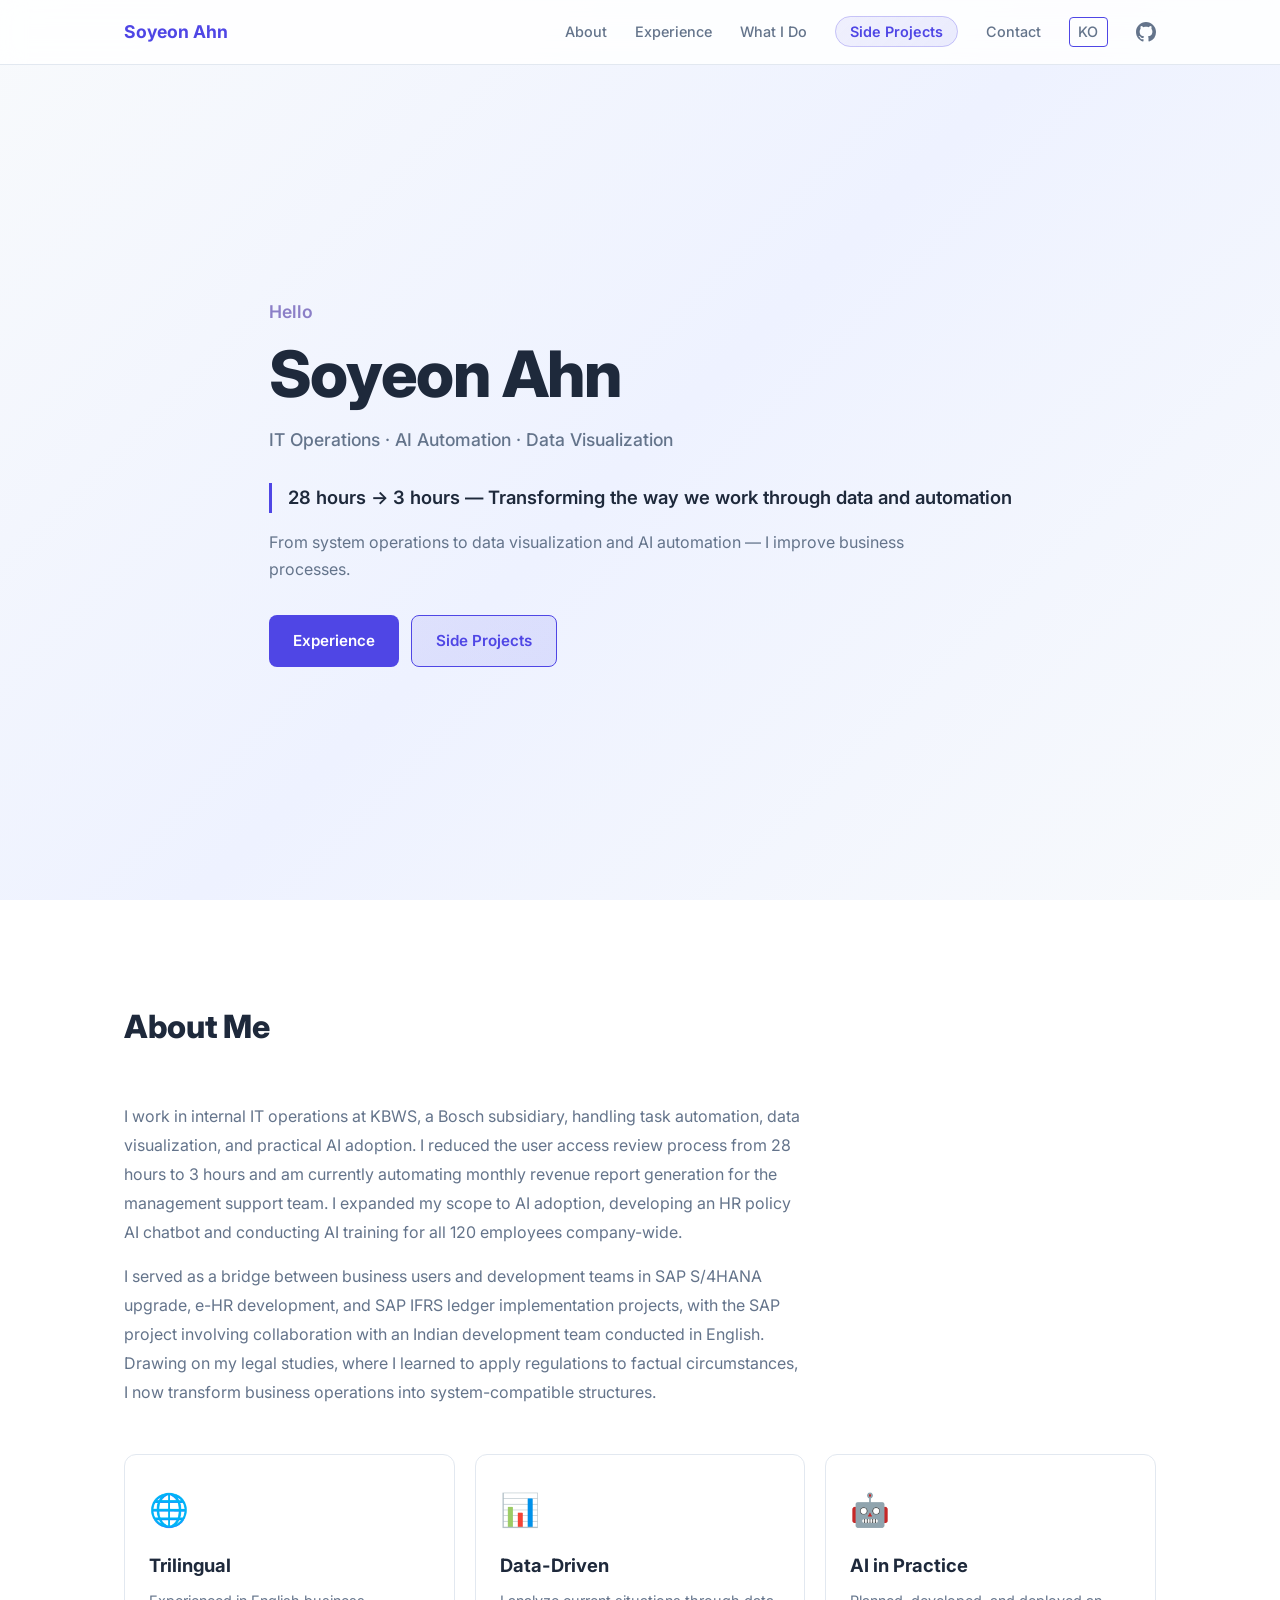
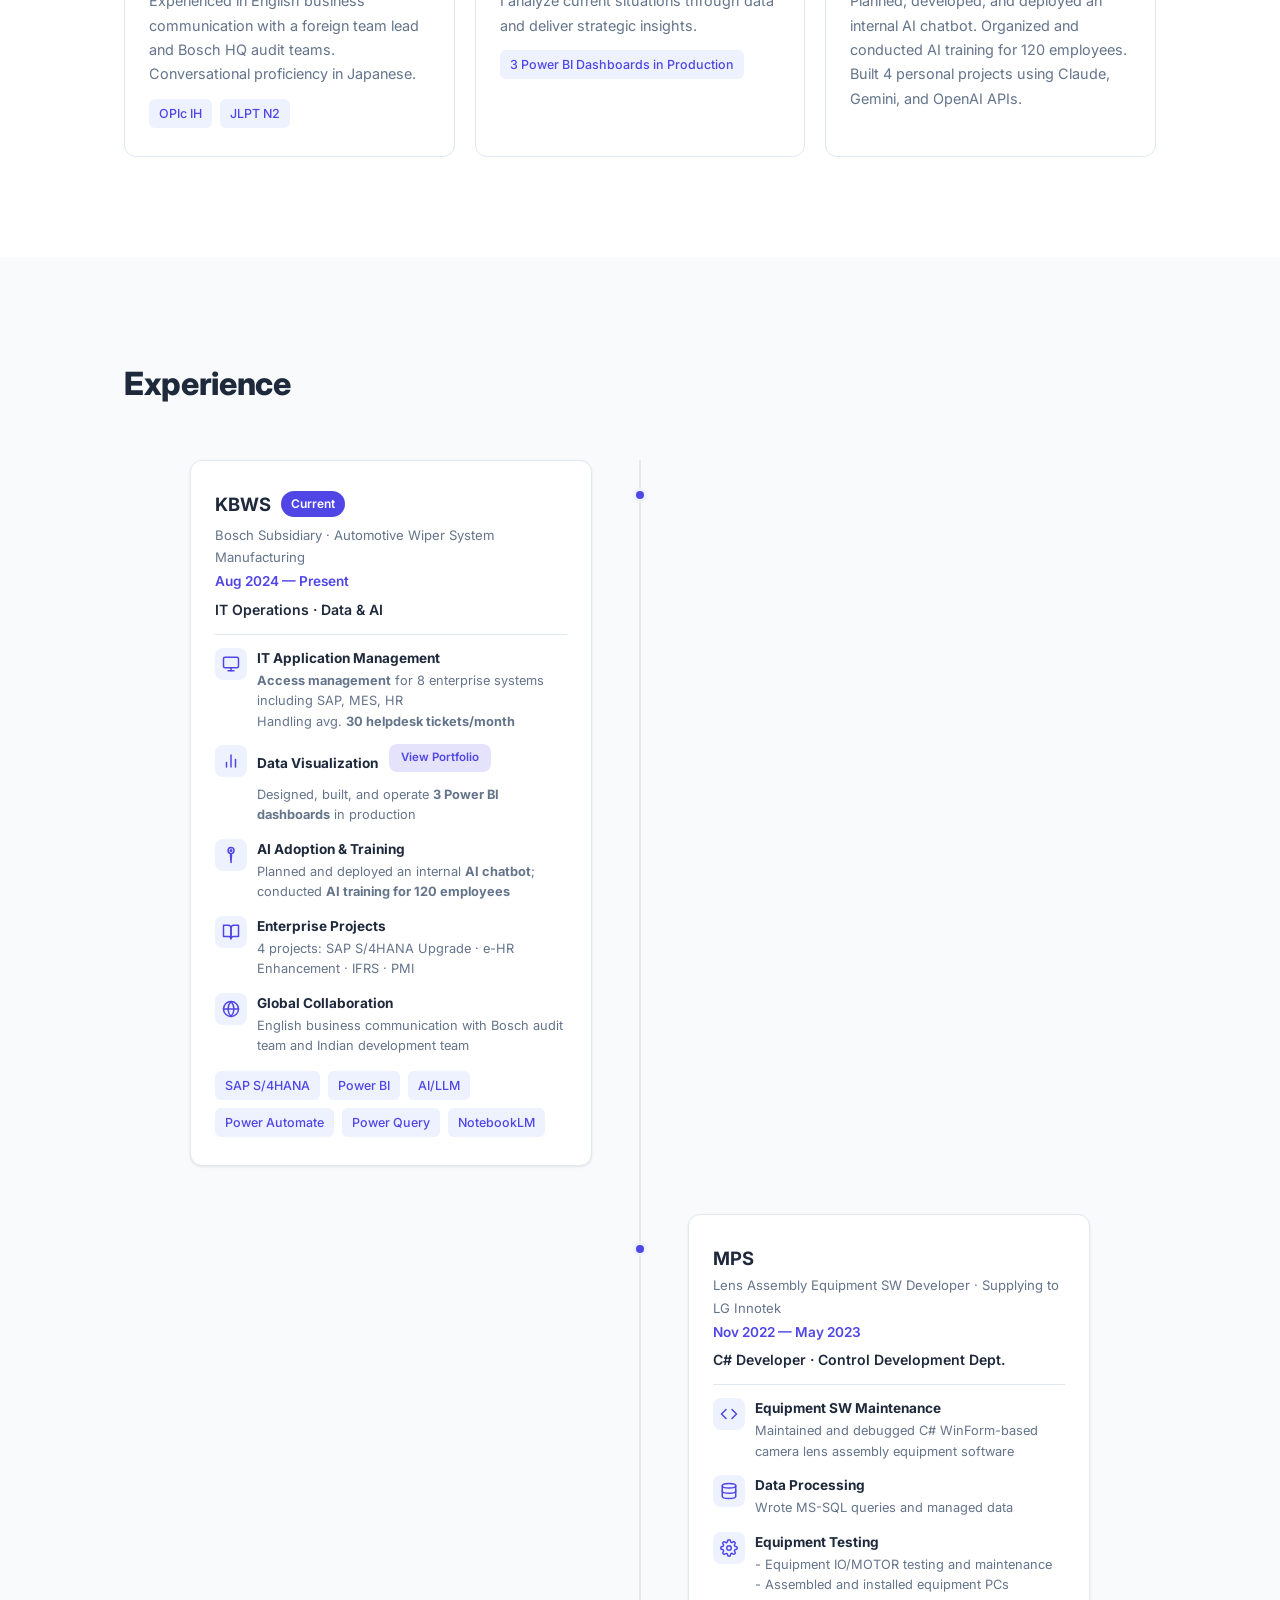
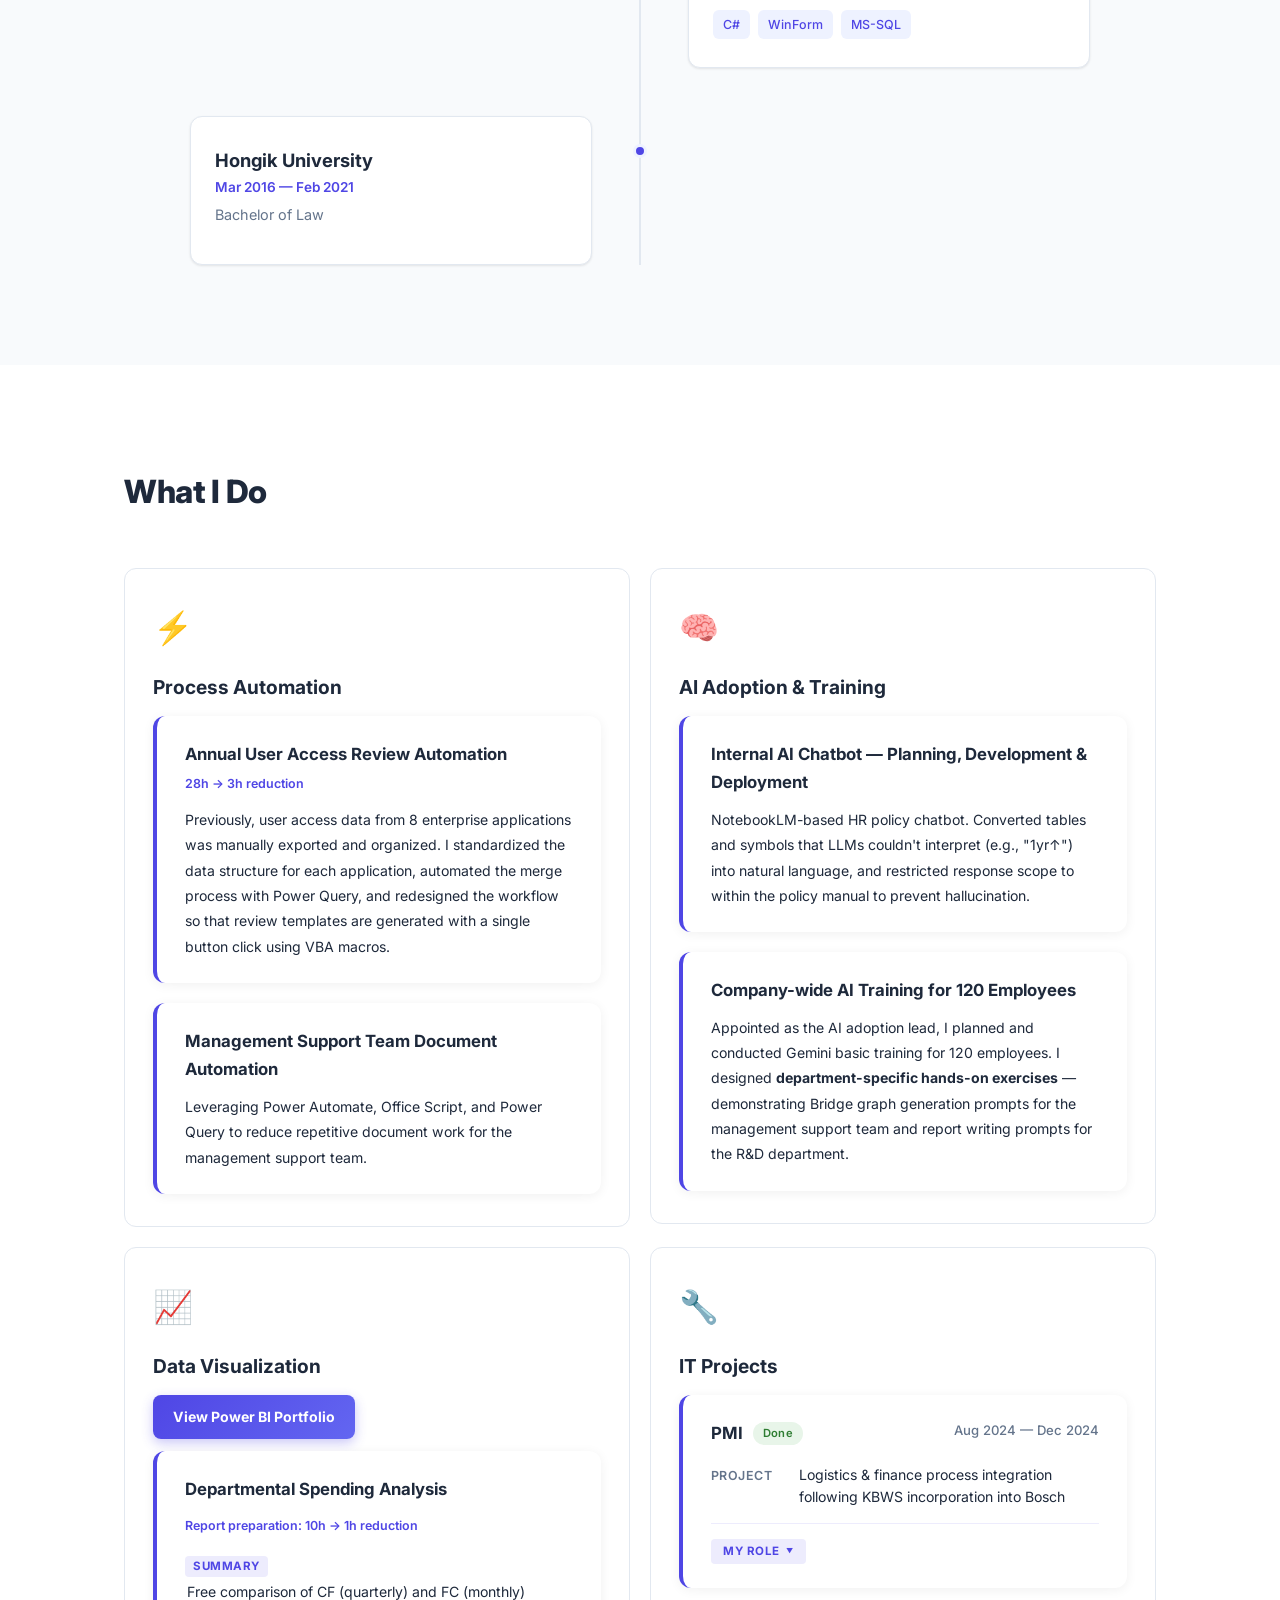
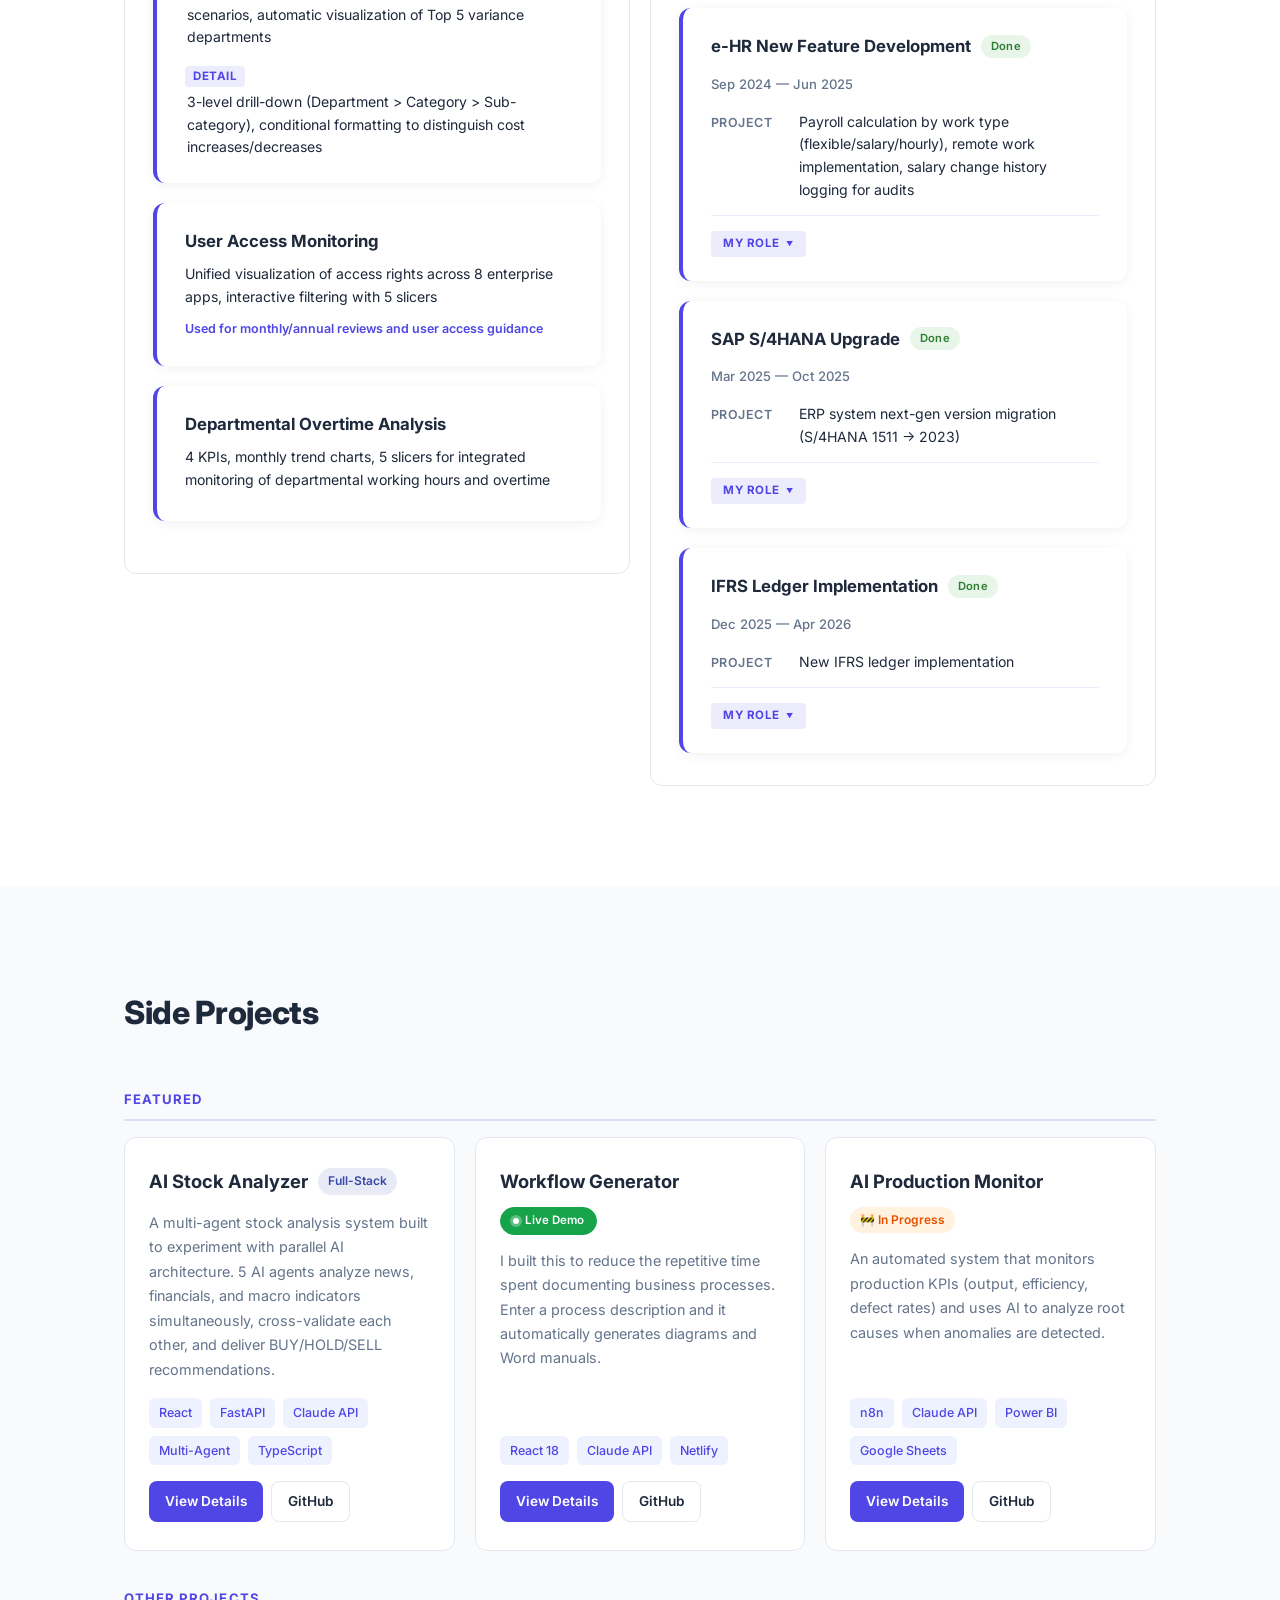
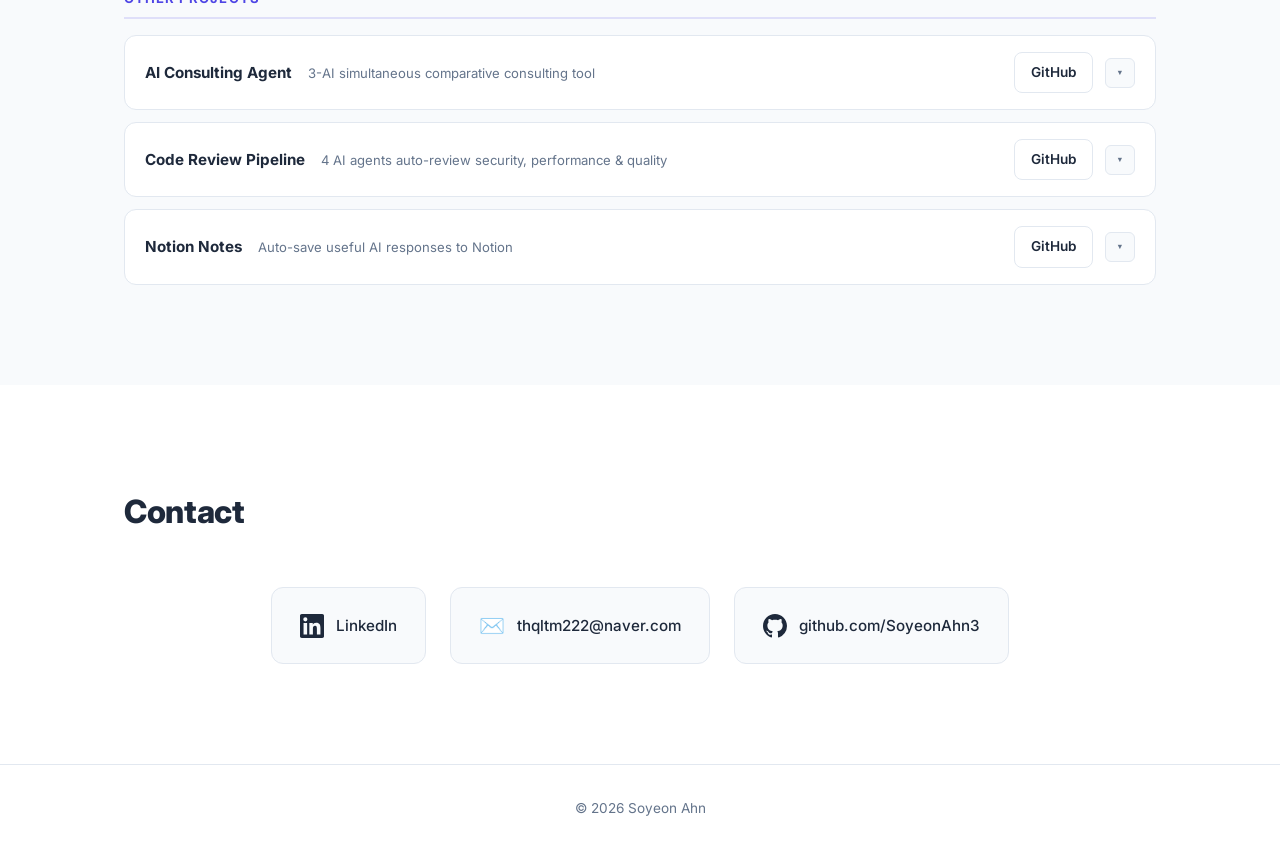
==== commit 14397024: "Sync English version with Korean, add Live Demo button and Quick Jump - EN index.html: 2-tier Side P" ====
--- a/portfolio/en/index.html
+++ b/portfolio/en/index.html
@@ -360,9 +360,9 @@
               <details class="project-role-section">
                 <summary class="project-detail-label">MY ROLE</summary>
                 <ul class="project-role-list">
-                  <li><strong>Designed vendor evaluation template from scratch</strong> (later reused as standard for other projects)</li>
+                  <li><strong>Designed vendor evaluation template from scratch</strong><br>(later reused as standard for other projects)</li>
                   <li>Coordinated <strong>20+ requirements in English</strong> between business users and Indian dev team</li>
-                  <li>Authorization modifications &amp; creation, CTS transport</li>
+                  <li>Authorization modifications &amp; creation, CTS transport (Dev → Prod)</li>
                   <li>User test scheduling and IT functional testing</li>
                 </ul>
               </details>
@@ -398,11 +398,36 @@
   <section class="section section-alt" id="projects">
     <div class="container">
       <h2 class="section-title">Side Projects</h2>
+
+      <!-- FEATURED -->
+      <div class="projects-subtitle">Featured</div>
       <div class="projects-grid">
         <div class="project-card fade-in">
           <div class="project-header">
+            <h3>AI Stock Analyzer</h3>
+            <span class="badge badge-full">Full-Stack</span>
+          </div>
+          <p class="project-motive">
+            A multi-agent stock analysis system built to experiment with parallel AI architecture.
+            5 AI agents analyze news, financials, and macro indicators simultaneously,
+            cross-validate each other, and deliver BUY/HOLD/SELL recommendations.
+          </p>
+          <div class="project-tags">
+            <span class="tag">React</span>
+            <span class="tag">FastAPI</span>
+            <span class="tag">Claude API</span>
+            <span class="tag">Multi-Agent</span>
+            <span class="tag">TypeScript</span>
+          </div>
+          <div class="project-links">
+            <a href="projects.html#stock-analyzer" class="btn btn-small btn-primary">View Details</a>
+            <a href="https://github.com/SoyeonAhn3/stock-analyzer" target="_blank" rel="noopener" class="btn btn-small btn-outline">GitHub</a>
+          </div>
+        </div>
+        <div class="project-card fade-in">
+          <div class="project-header">
             <h3>Workflow Generator</h3>
-            <span class="badge badge-live">● LIVE</span>
+            <a href="https://processflow-generator.netlify.app" target="_blank" rel="noopener" class="btn-live-demo btn-live-demo-sm"><span class="btn-live-dot"></span>Live Demo</a>
           </div>
           <p class="project-motive">
             I built this to reduce the repetitive time spent documenting business processes.
@@ -421,58 +446,87 @@
         </div>
         <div class="project-card fade-in">
           <div class="project-header">
-            <h3>Code Review Pipeline</h3>
+            <h3>AI Production Monitor</h3>
+            <span class="badge badge-progress">🚧 In Progress</span>
           </div>
           <p class="project-motive">
-            Recurring quality gaps during AI automation development led me
-            to build a system where 4 AI agents automatically review
-            security, performance, and code quality.
+            An automated system that monitors production KPIs (output, efficiency, defect rates)
+            and uses AI to analyze root causes when anomalies are detected.
           </p>
           <div class="project-tags">
-            <span class="tag">Python</span>
+            <span class="tag">n8n</span>
             <span class="tag">Claude API</span>
-            <span class="tag">Multi-Agent</span>
+            <span class="tag">Power BI</span>
+            <span class="tag">Google Sheets</span>
           </div>
           <div class="project-links">
-            <a href="projects.html#code-review-pipeline" class="btn btn-small btn-primary">View Details</a>
-            <a href="https://github.com/SoyeonAhn3/code-review-pipeline" target="_blank" rel="noopener" class="btn btn-small btn-outline">GitHub</a>
-          </div>
-        </div>
-        <div class="project-card fade-in">
-          <div class="project-header">
-            <h3>AI Consulting Agent</h3>
-          </div>
-          <p class="project-motive">
-            When evaluating MS automation solutions, querying multiple AIs individually
-            felt inefficient. I built a consulting tool that leverages 3 AIs simultaneously
-            for comparative analysis.
-          </p>
-          <div class="project-tags">
-            <span class="tag">Claude Code Skills</span>
-            <span class="tag">Multi-AI</span>
-            <span class="tag">CLI</span>
-          </div>
-          <div class="project-links">
-            <a href="projects.html#ai-consulting" class="btn btn-small btn-primary">View Details</a>
-            <a href="https://github.com/SoyeonAhn3/AI_Consulting" target="_blank" rel="noopener" class="btn btn-small btn-outline">GitHub</a>
-          </div>
-        </div>
-        <div class="project-card fade-in">
-          <div class="project-header">
-            <h3>Notion Notes</h3>
-          </div>
-          <p class="project-motive">
-            I wanted to organize what I learned through AI conversations
-            and save only the useful responses directly to Notion.
-          </p>
-          <div class="project-tags">
-            <span class="tag">FastAPI</span>
-            <span class="tag">Gemini</span>
-            <span class="tag">Notion API</span>
-          </div>
-          <div class="project-links">
-            <a href="projects.html#notion-notes" class="btn btn-small btn-primary">View Details</a>
-            <a href="https://github.com/SoyeonAhn3/Notion_Notes" target="_blank" rel="noopener" class="btn btn-small btn-outline">GitHub</a>
+            <a href="projects.html#production-monitor" class="btn btn-small btn-primary">View Details</a>
+            <a href="https://github.com/SoyeonAhn3/ai_production_monitor" target="_blank" rel="noopener" class="btn btn-small btn-outline">GitHub</a>
+          </div>
+        </div>
+      </div>
+
+      <!-- OTHER PROJECTS -->
+      <div class="projects-subtitle other">Other Projects</div>
+      <div class="projects-compact-list">
+        <div class="project-compact fade-in">
+          <div class="project-compact-info" onclick="this.parentElement.querySelector('.project-compact-detail').classList.toggle('open')">
+            <span class="project-compact-name">AI Consulting Agent</span>
+            <span class="project-compact-desc">3-AI simultaneous comparative consulting tool</span>
+          </div>
+          <div class="project-compact-right">
+            <a href="https://github.com/SoyeonAhn3/AI_Consulting" target="_blank" rel="noopener" class="btn btn-small btn-outline" onclick="event.stopPropagation()">GitHub</a>
+            <button class="project-compact-toggle-btn" onclick="this.closest('.project-compact').querySelector('.project-compact-detail').classList.toggle('open'); this.classList.toggle('open')">
+              <span class="toggle-arrow">▼</span>
+            </button>
+          </div>
+          <div class="project-compact-detail">
+            <p>When evaluating MS automation solutions, querying multiple AIs individually felt inefficient. I built a CLI consulting tool that leverages 3 AIs simultaneously for comparative analysis.</p>
+            <div class="project-compact-tags">
+              <span class="tag">Claude Code Skills</span>
+              <span class="tag">Multi-AI</span>
+              <span class="tag">CLI</span>
+            </div>
+          </div>
+        </div>
+        <div class="project-compact fade-in">
+          <div class="project-compact-info" onclick="this.parentElement.querySelector('.project-compact-detail').classList.toggle('open')">
+            <span class="project-compact-name">Code Review Pipeline</span>
+            <span class="project-compact-desc">4 AI agents auto-review security, performance & quality</span>
+          </div>
+          <div class="project-compact-right">
+            <a href="https://github.com/SoyeonAhn3/code-review-pipeline" target="_blank" rel="noopener" class="btn btn-small btn-outline" onclick="event.stopPropagation()">GitHub</a>
+            <button class="project-compact-toggle-btn" onclick="this.closest('.project-compact').querySelector('.project-compact-detail').classList.toggle('open'); this.classList.toggle('open')">
+              <span class="toggle-arrow">▼</span>
+            </button>
+          </div>
+          <div class="project-compact-detail">
+            <p>Recurring quality gaps during AI automation development led me to build a multi-agent system where 4 AI agents sequentially review code with cross-validation.</p>
+            <div class="project-compact-tags">
+              <span class="tag">Python</span>
+              <span class="tag">Claude API</span>
+              <span class="tag">Multi-Agent</span>
+            </div>
+          </div>
+        </div>
+        <div class="project-compact fade-in">
+          <div class="project-compact-info" onclick="this.parentElement.querySelector('.project-compact-detail').classList.toggle('open')">
+            <span class="project-compact-name">Notion Notes</span>
+            <span class="project-compact-desc">Auto-save useful AI responses to Notion</span>
+          </div>
+          <div class="project-compact-right">
+            <a href="https://github.com/SoyeonAhn3/Notion_Notes" target="_blank" rel="noopener" class="btn btn-small btn-outline" onclick="event.stopPropagation()">GitHub</a>
+            <button class="project-compact-toggle-btn" onclick="this.closest('.project-compact').querySelector('.project-compact-detail').classList.toggle('open'); this.classList.toggle('open')">
+              <span class="toggle-arrow">▼</span>
+            </button>
+          </div>
+          <div class="project-compact-detail">
+            <p>I wanted to organize what I learned through AI conversations and save only the useful responses directly to Notion.</p>
+            <div class="project-compact-tags">
+              <span class="tag">FastAPI</span>
+              <span class="tag">Gemini</span>
+              <span class="tag">Notion API</span>
+            </div>
           </div>
         </div>
       </div>
--- a/portfolio/style.css
+++ b/portfolio/style.css
@@ -930,7 +930,7 @@
 /* ===== Projects ===== */
 .projects-grid {
   display: grid;
-  grid-template-columns: repeat(2, 1fr);
+  grid-template-columns: repeat(3, 1fr);
   gap: 20px;
 }
 
@@ -954,6 +954,7 @@
   align-items: center;
   gap: 10px;
   margin-bottom: 14px;
+  flex-wrap: wrap;
 }
 
 .project-header h3 {
@@ -973,6 +974,17 @@
   color: #16a34a;
 }
 
+.badge-full {
+  background: #e8eaf6;
+  color: #3949ab;
+}
+
+.badge-progress {
+  background: #fff3e0;
+  color: #e65100;
+  white-space: nowrap;
+}
+
 .project-motive {
   font-size: 0.9rem;
   color: var(--text-secondary);
@@ -992,6 +1004,196 @@
 .project-links {
   display: flex;
   gap: 8px;
+}
+
+/* ===== Project Section Subtitles ===== */
+.projects-subtitle {
+  font-size: 0.82rem;
+  font-weight: 700;
+  color: var(--primary);
+  text-transform: uppercase;
+  letter-spacing: 0.08em;
+  margin-bottom: 16px;
+  padding-bottom: 8px;
+  border-bottom: 2px solid rgba(79, 70, 229, 0.15);
+}
+
+.projects-subtitle.other {
+  margin-top: 36px;
+}
+
+/* ===== Compact Project Cards (OTHER) ===== */
+.projects-compact-list {
+  display: flex;
+  flex-direction: column;
+  gap: 12px;
+}
+
+.project-compact {
+  display: flex;
+  align-items: center;
+  justify-content: space-between;
+  gap: 16px;
+  padding: 16px 20px;
+  background: var(--bg);
+  border: 1px solid var(--border);
+  border-radius: var(--radius);
+  transition: box-shadow 0.2s;
+}
+
+.project-compact:hover {
+  box-shadow: 0 2px 12px rgba(0, 0, 0, 0.08);
+}
+
+.project-compact-info {
+  display: flex;
+  align-items: center;
+  gap: 16px;
+  flex: 1;
+  min-width: 0;
+}
+
+.project-compact-name {
+  font-size: 0.95rem;
+  font-weight: 700;
+  color: var(--text);
+  white-space: nowrap;
+}
+
+.project-compact-desc {
+  font-size: 0.82rem;
+  color: var(--text-secondary);
+  white-space: nowrap;
+  overflow: hidden;
+  text-overflow: ellipsis;
+}
+
+.project-compact-right {
+  display: flex;
+  align-items: center;
+  gap: 12px;
+  flex-shrink: 0;
+}
+
+.project-compact-tags {
+  display: flex;
+  gap: 6px;
+}
+
+.project-compact-tags .tag {
+  font-size: 0.7rem;
+  padding: 2px 8px;
+}
+
+.project-compact {
+  flex-wrap: wrap;
+  cursor: pointer;
+}
+
+.project-compact-toggle-btn {
+  display: flex;
+  align-items: center;
+  justify-content: center;
+  width: 30px;
+  height: 30px;
+  border: 1px solid var(--border);
+  border-radius: 6px;
+  background: var(--bg-alt);
+  cursor: pointer;
+  transition: background 0.2s, border-color 0.2s;
+  flex-shrink: 0;
+}
+
+.project-compact-toggle-btn:hover {
+  background: rgba(79, 70, 229, 0.08);
+  border-color: var(--primary);
+}
+
+.project-compact-toggle-btn .toggle-arrow {
+  font-size: 0.55em;
+  color: var(--text-secondary);
+  transition: transform 0.2s;
+  display: block;
+}
+
+.project-compact-toggle-btn.open .toggle-arrow {
+  transform: rotate(180deg);
+}
+
+.project-compact-detail {
+  display: none;
+  width: 100%;
+  padding-top: 12px;
+  border-top: 1px solid var(--border);
+  margin-top: 12px;
+}
+
+.project-compact-detail.open {
+  display: block;
+}
+
+.project-compact-detail p {
+  font-size: 0.85rem;
+  color: var(--text-secondary);
+  line-height: 1.7;
+  margin-bottom: 10px;
+}
+
+.project-compact-detail .project-compact-tags {
+  margin-bottom: 10px;
+}
+
+.project-compact-detail .btn {
+  margin-top: 4px;
+}
+
+/* ===== Live Demo Button ===== */
+.btn-live-demo {
+  display: inline-flex;
+  align-items: center;
+  gap: 6px;
+  padding: 6px 16px;
+  font-size: 0.82rem;
+  font-weight: 600;
+  color: #fff;
+  background: #16a34a;
+  border: 1.5px solid #16a34a;
+  border-radius: 20px;
+  transition: all 0.2s;
+}
+
+.btn-live-demo:hover {
+  background: transparent;
+  color: #16a34a;
+}
+
+.btn-live-demo:hover .btn-live-dot {
+  background: #16a34a;
+  box-shadow: 0 0 0 3px rgba(22, 163, 74, 0.2);
+}
+
+.btn-live-dot {
+  width: 7px;
+  height: 7px;
+  border-radius: 50%;
+  background: #fff;
+  box-shadow: 0 0 0 3px rgba(255, 255, 255, 0.3);
+  animation: pulse-dot 2s infinite;
+}
+
+@keyframes pulse-dot {
+  0%, 100% { box-shadow: 0 0 0 3px rgba(255, 255, 255, 0.3); }
+  50% { box-shadow: 0 0 0 6px rgba(255, 255, 255, 0.15); }
+}
+
+.btn-live-demo-sm {
+  padding: 3px 12px;
+  font-size: 0.72rem;
+}
+
+.btn-live-demo-sm .btn-live-dot {
+  width: 6px;
+  height: 6px;
 }
 
 /* ===== Contact ===== */
@@ -1132,6 +1334,16 @@
     grid-template-columns: 1fr;
   }
 
+  .project-compact {
+    flex-direction: column;
+    align-items: flex-start;
+    gap: 10px;
+  }
+
+  .project-compact-right {
+    width: 100%;
+  }
+
   .contact-grid {
     flex-direction: column;
     align-items: stretch;
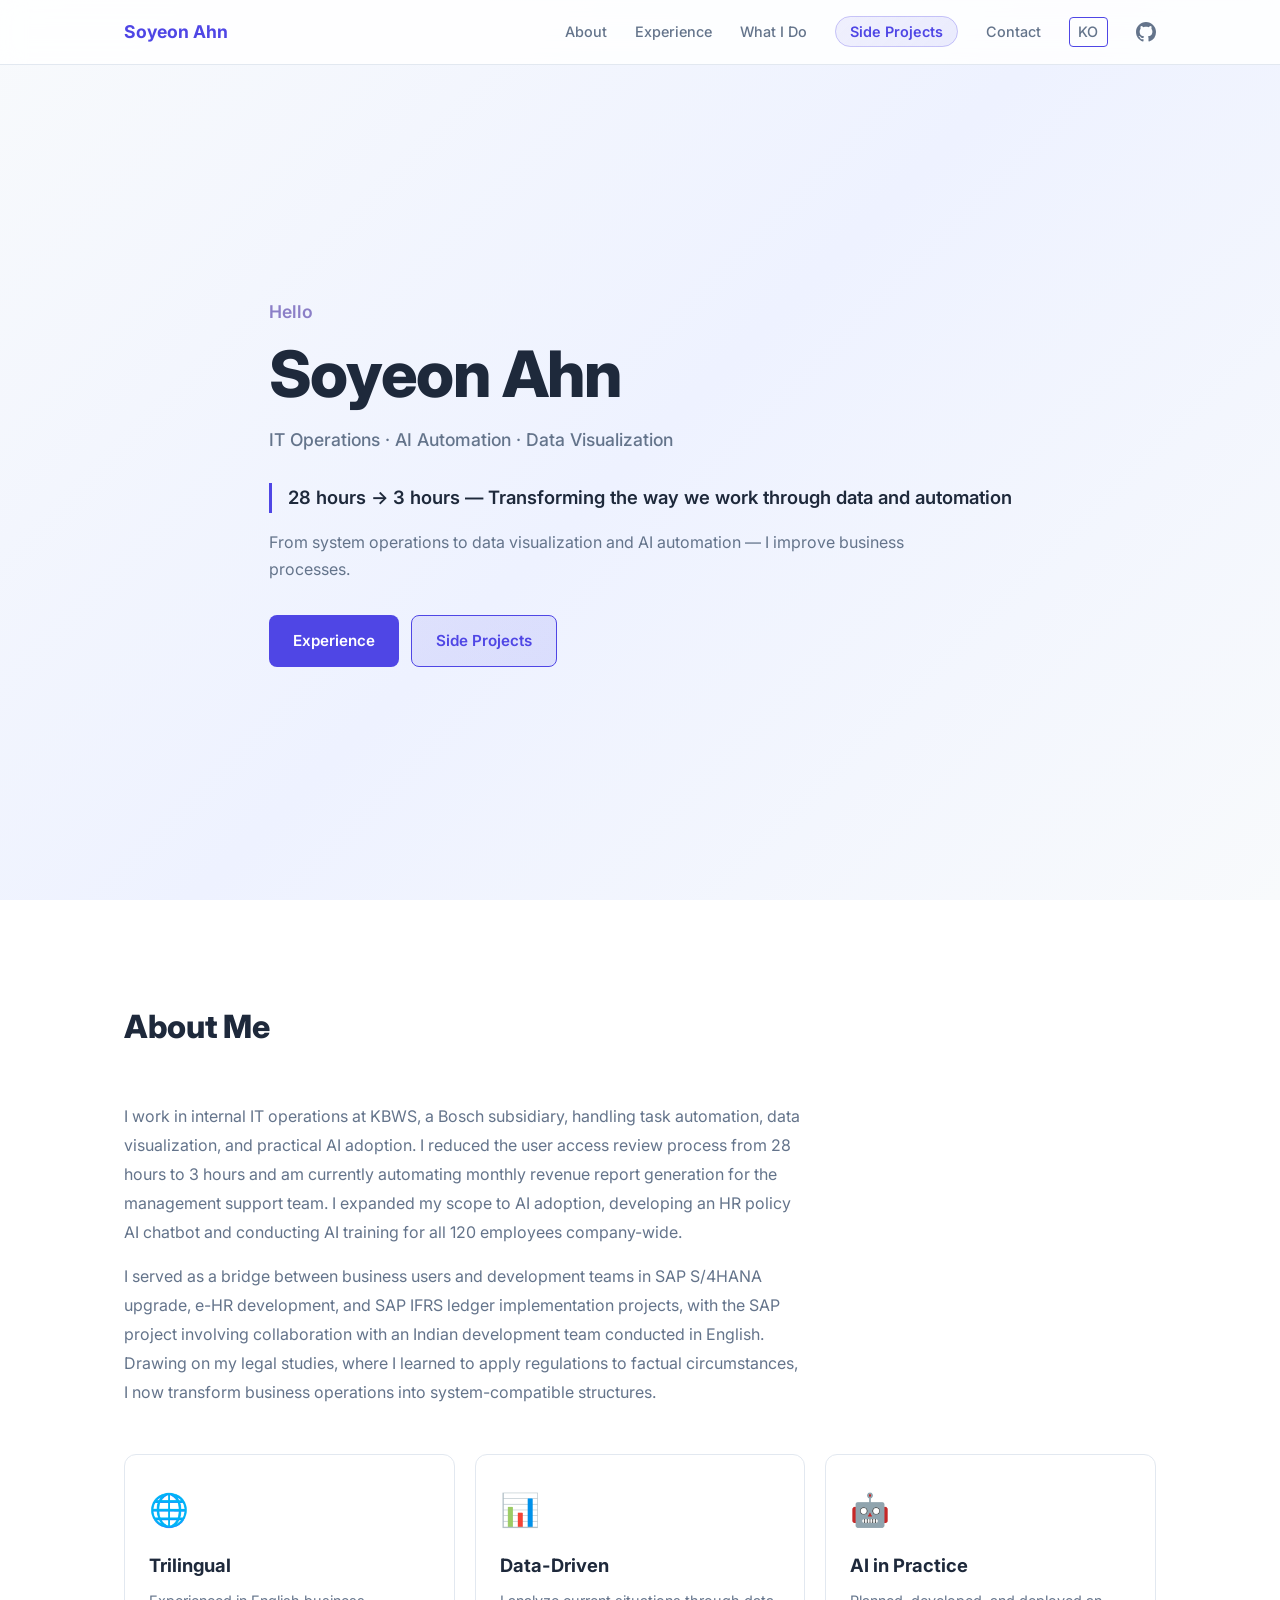
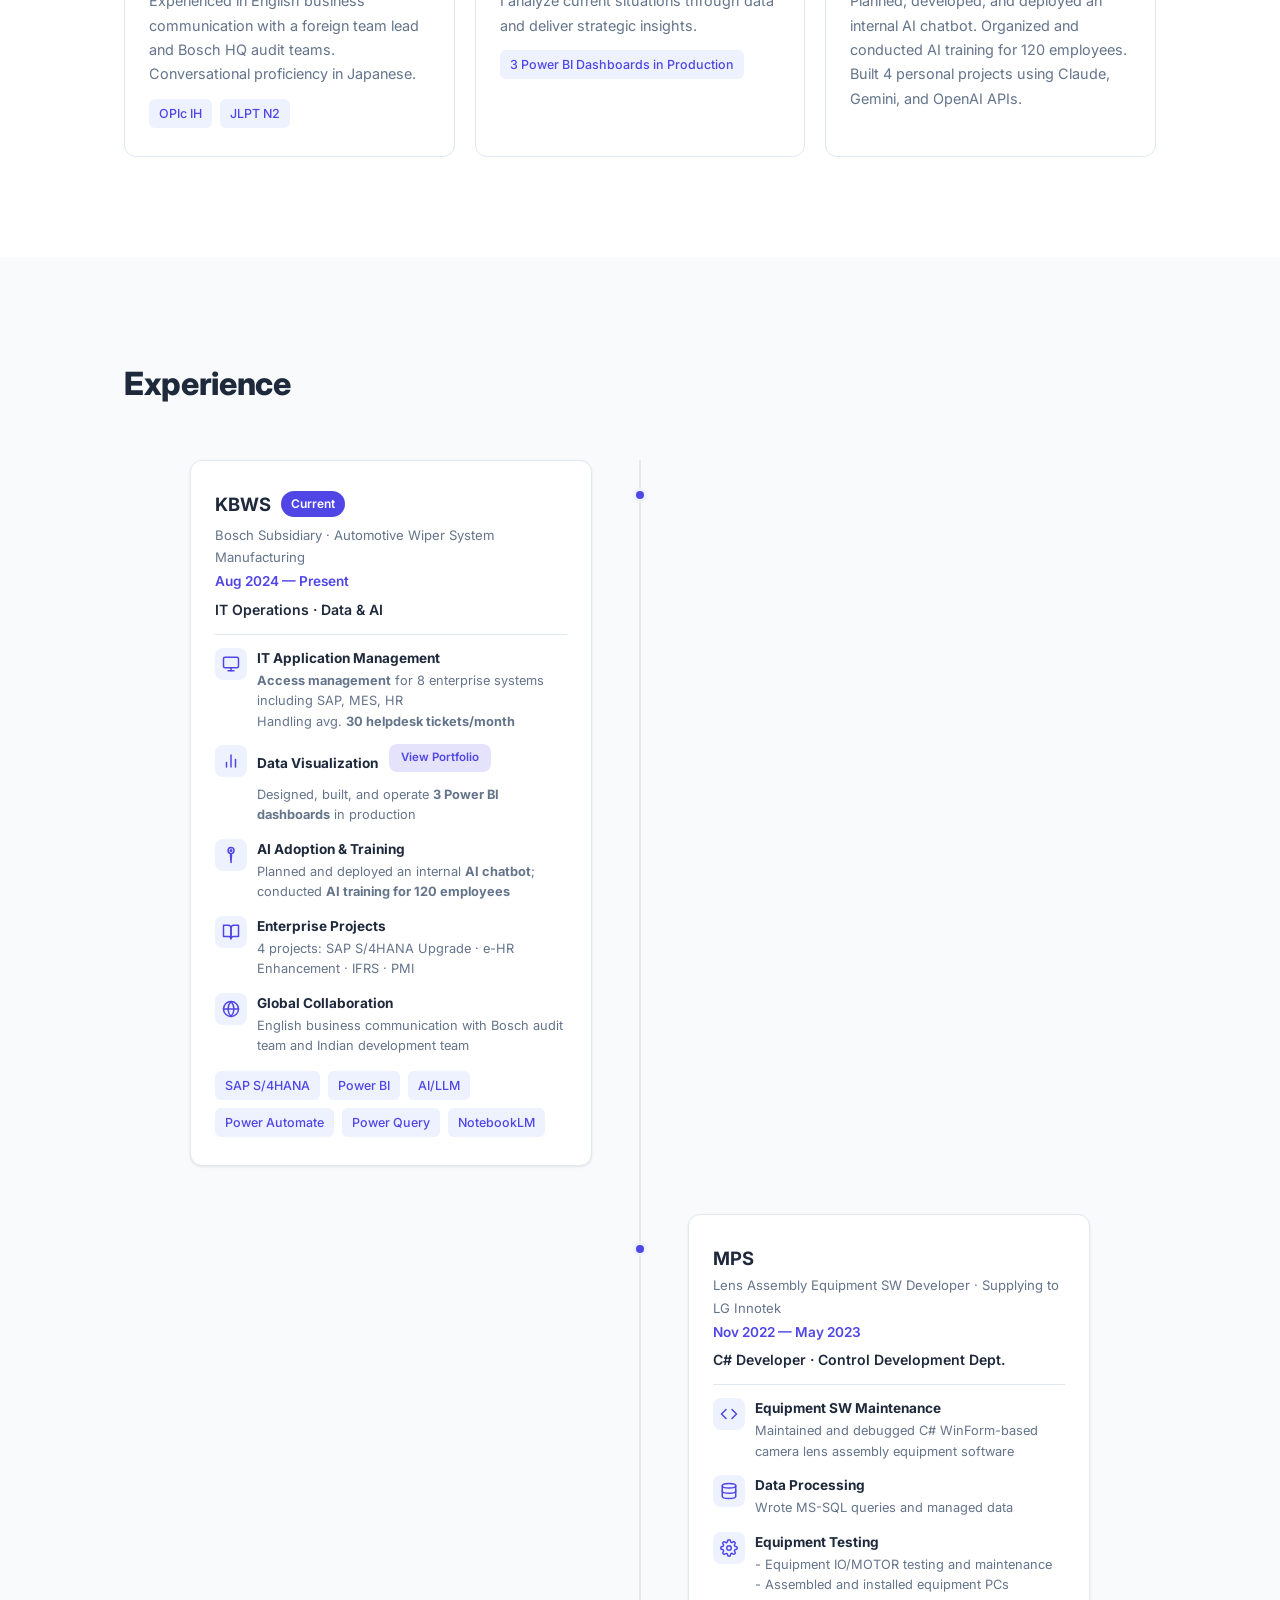
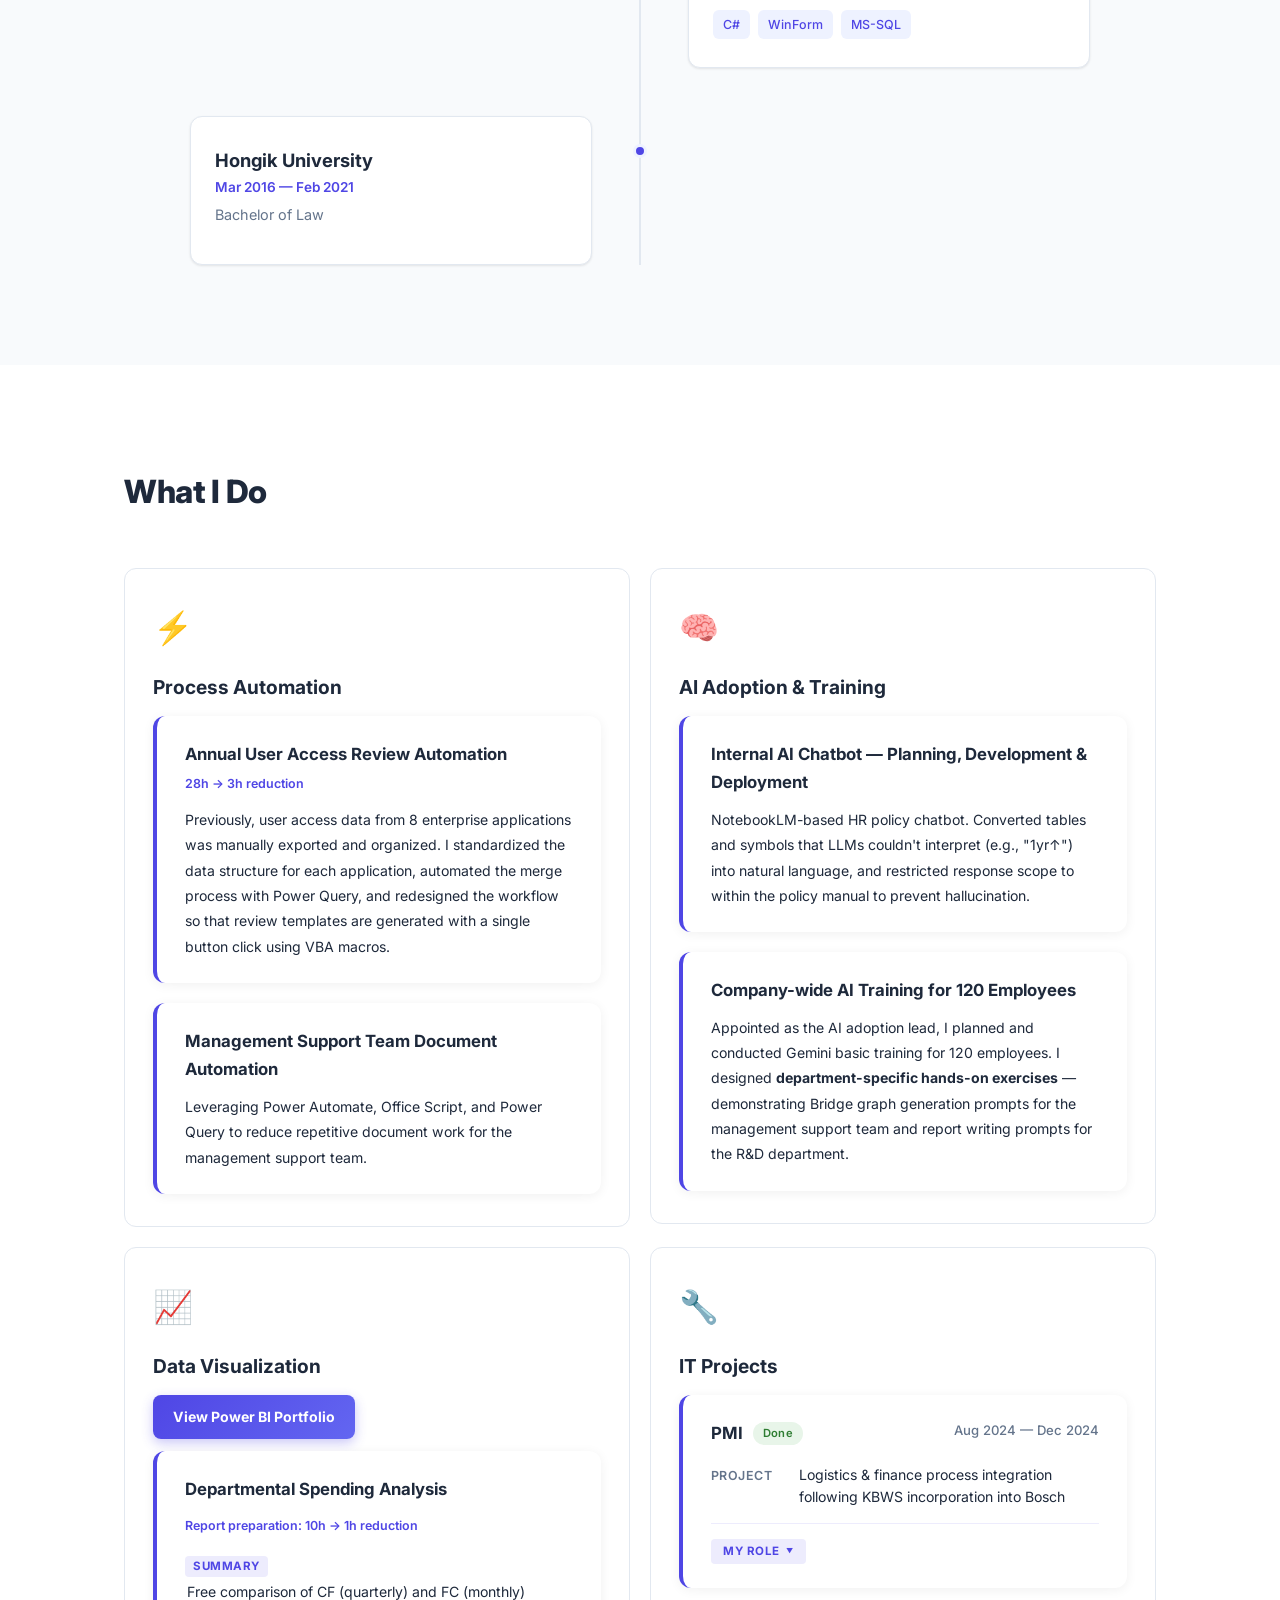
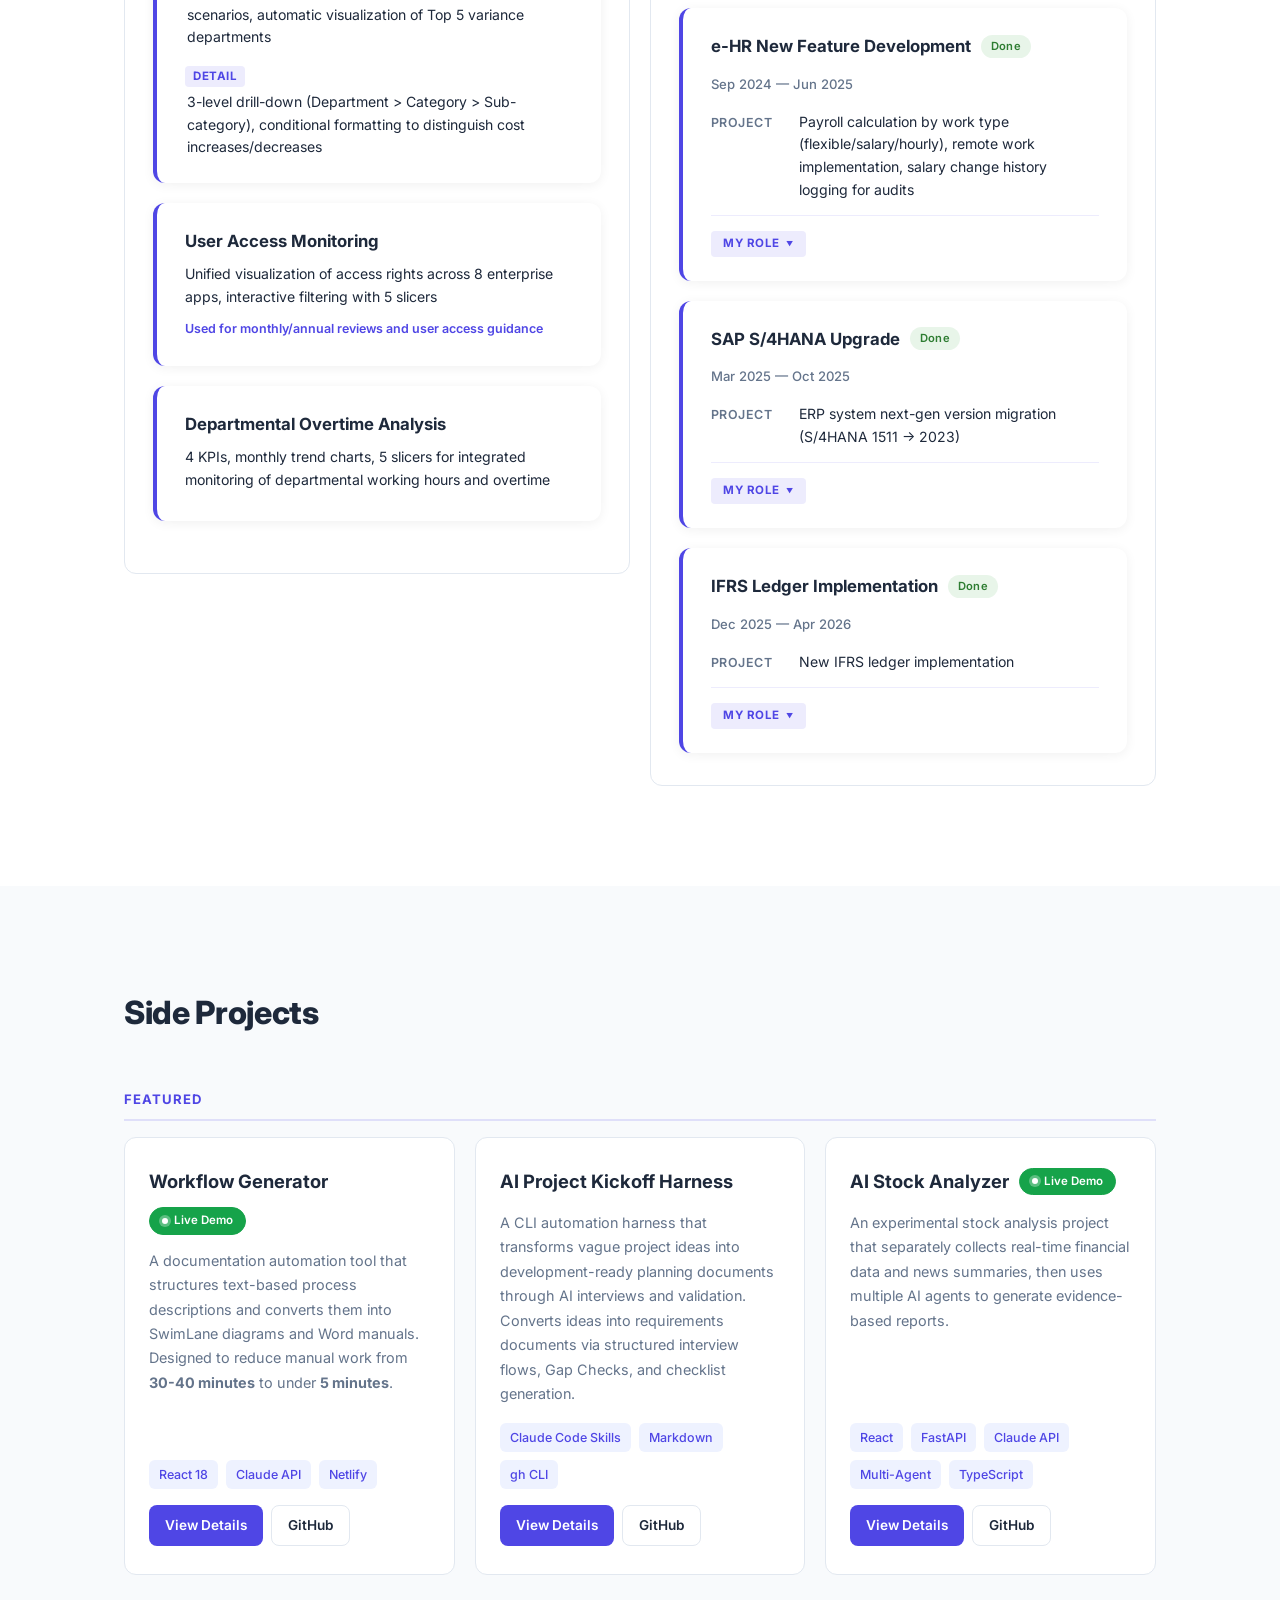
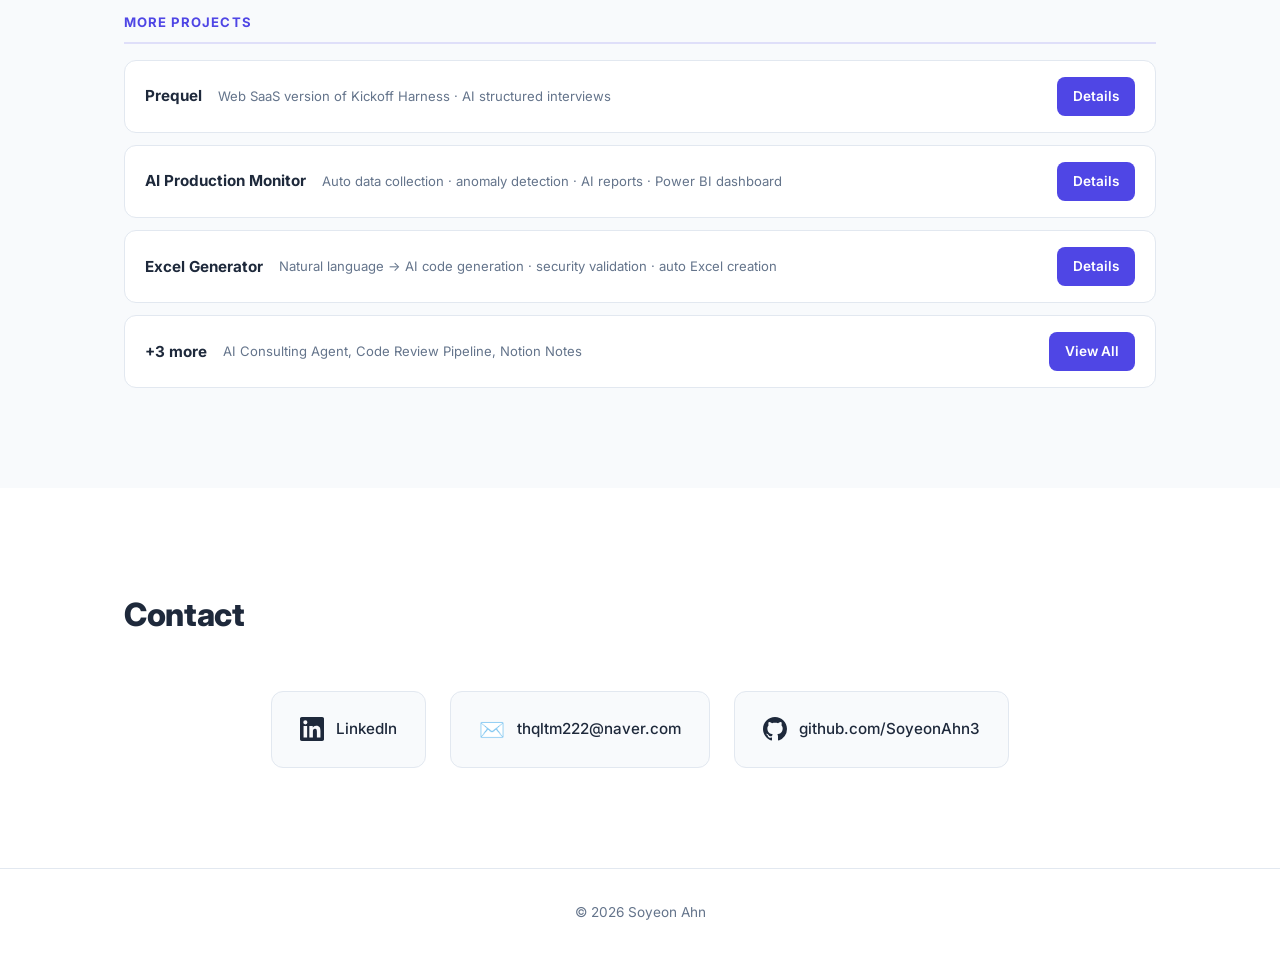
==== commit d148e1c7: "Redesign Side Projects: 3-tier layout, collapsible sections, sync EN - Reorganize projects into Feat" ====
--- a/portfolio/en/index.html
+++ b/portfolio/en/index.html
@@ -404,13 +404,51 @@
       <div class="projects-grid">
         <div class="project-card fade-in">
           <div class="project-header">
+            <h3>Workflow Generator</h3>
+            <a href="https://processflow-generator.netlify.app" target="_blank" rel="noopener" class="btn-live-demo btn-live-demo-sm"><span class="btn-live-dot"></span>Live Demo</a>
+          </div>
+          <p class="project-motive">
+            A documentation automation tool that structures text-based process descriptions
+            and converts them into SwimLane diagrams and Word manuals.
+            Designed to reduce manual work from <strong>30-40 minutes</strong> to under <strong>5 minutes</strong>.
+          </p>
+          <div class="project-tags">
+            <span class="tag">React 18</span>
+            <span class="tag">Claude API</span>
+            <span class="tag">Netlify</span>
+          </div>
+          <div class="project-links">
+            <a href="projects.html#workflow-generator" class="btn btn-small btn-primary">View Details</a>
+            <a href="https://github.com/SoyeonAhn3/Workflow_Generator" target="_blank" rel="noopener" class="btn btn-small btn-outline">GitHub</a>
+          </div>
+        </div>
+        <div class="project-card fade-in">
+          <div class="project-header">
+            <h3>AI Project Kickoff Harness</h3>
+          </div>
+          <p class="project-motive">
+            A CLI automation harness that transforms vague project ideas into development-ready planning documents
+            through AI interviews and validation.
+            Converts ideas into requirements documents via structured interview flows, Gap Checks, and checklist generation.
+          </p>
+          <div class="project-tags">
+            <span class="tag">Claude Code Skills</span>
+            <span class="tag">Markdown</span>
+            <span class="tag">gh CLI</span>
+          </div>
+          <div class="project-links">
+            <a href="projects.html#kickoff-harness" class="btn btn-small btn-primary">View Details</a>
+            <a href="https://github.com/SoyeonAhn3/AI-Project-Kickoff-Harness" target="_blank" rel="noopener" class="btn btn-small btn-outline">GitHub</a>
+          </div>
+        </div>
+        <div class="project-card fade-in">
+          <div class="project-header">
             <h3>AI Stock Analyzer</h3>
-            <span class="badge badge-full">Full-Stack</span>
+            <a href="https://stock-analyzer-ai.netlify.app/" target="_blank" rel="noopener" class="btn-live-demo btn-live-demo-sm"><span class="btn-live-dot"></span>Live Demo</a>
           </div>
           <p class="project-motive">
-            A multi-agent stock analysis system built to experiment with parallel AI architecture.
-            5 AI agents analyze news, financials, and macro indicators simultaneously,
-            cross-validate each other, and deliver BUY/HOLD/SELL recommendations.
+            An experimental stock analysis project that separately collects real-time financial data and news summaries,
+            then uses multiple AI agents to generate evidence-based reports.
           </p>
           <div class="project-tags">
             <span class="tag">React</span>
@@ -424,109 +462,45 @@
             <a href="https://github.com/SoyeonAhn3/stock-analyzer" target="_blank" rel="noopener" class="btn btn-small btn-outline">GitHub</a>
           </div>
         </div>
-        <div class="project-card fade-in">
-          <div class="project-header">
-            <h3>Workflow Generator</h3>
-            <a href="https://processflow-generator.netlify.app" target="_blank" rel="noopener" class="btn-live-demo btn-live-demo-sm"><span class="btn-live-dot"></span>Live Demo</a>
-          </div>
-          <p class="project-motive">
-            I built this to reduce the repetitive time spent documenting business processes.
-            Enter a process description and it automatically generates
-            diagrams and Word manuals.
-          </p>
-          <div class="project-tags">
-            <span class="tag">React 18</span>
-            <span class="tag">Claude API</span>
-            <span class="tag">Netlify</span>
-          </div>
-          <div class="project-links">
-            <a href="projects.html#workflow-generator" class="btn btn-small btn-primary">View Details</a>
-            <a href="https://github.com/SoyeonAhn3/Workflow_Generator" target="_blank" rel="noopener" class="btn btn-small btn-outline">GitHub</a>
-          </div>
-        </div>
-        <div class="project-card fade-in">
-          <div class="project-header">
-            <h3>AI Production Monitor</h3>
-            <span class="badge badge-progress">🚧 In Progress</span>
-          </div>
-          <p class="project-motive">
-            An automated system that monitors production KPIs (output, efficiency, defect rates)
-            and uses AI to analyze root causes when anomalies are detected.
-          </p>
-          <div class="project-tags">
-            <span class="tag">n8n</span>
-            <span class="tag">Claude API</span>
-            <span class="tag">Power BI</span>
-            <span class="tag">Google Sheets</span>
-          </div>
-          <div class="project-links">
-            <a href="projects.html#production-monitor" class="btn btn-small btn-primary">View Details</a>
-            <a href="https://github.com/SoyeonAhn3/ai_production_monitor" target="_blank" rel="noopener" class="btn btn-small btn-outline">GitHub</a>
-          </div>
-        </div>
-      </div>
-
-      <!-- OTHER PROJECTS -->
-      <div class="projects-subtitle other">Other Projects</div>
+      </div>
+
+      <!-- MORE PROJECTS -->
+      <div class="projects-subtitle other">More Projects</div>
       <div class="projects-compact-list">
         <div class="project-compact fade-in">
-          <div class="project-compact-info" onclick="this.parentElement.querySelector('.project-compact-detail').classList.toggle('open')">
-            <span class="project-compact-name">AI Consulting Agent</span>
-            <span class="project-compact-desc">3-AI simultaneous comparative consulting tool</span>
+          <div class="project-compact-info">
+            <span class="project-compact-name">Prequel</span>
+            <span class="project-compact-desc">Web SaaS version of Kickoff Harness · AI structured interviews</span>
           </div>
           <div class="project-compact-right">
-            <a href="https://github.com/SoyeonAhn3/AI_Consulting" target="_blank" rel="noopener" class="btn btn-small btn-outline" onclick="event.stopPropagation()">GitHub</a>
-            <button class="project-compact-toggle-btn" onclick="this.closest('.project-compact').querySelector('.project-compact-detail').classList.toggle('open'); this.classList.toggle('open')">
-              <span class="toggle-arrow">▼</span>
-            </button>
-          </div>
-          <div class="project-compact-detail">
-            <p>When evaluating MS automation solutions, querying multiple AIs individually felt inefficient. I built a CLI consulting tool that leverages 3 AIs simultaneously for comparative analysis.</p>
-            <div class="project-compact-tags">
-              <span class="tag">Claude Code Skills</span>
-              <span class="tag">Multi-AI</span>
-              <span class="tag">CLI</span>
-            </div>
+            <a href="projects.html#current-builds" class="btn btn-small btn-primary" onclick="event.stopPropagation()">Details</a>
           </div>
         </div>
         <div class="project-compact fade-in">
-          <div class="project-compact-info" onclick="this.parentElement.querySelector('.project-compact-detail').classList.toggle('open')">
-            <span class="project-compact-name">Code Review Pipeline</span>
-            <span class="project-compact-desc">4 AI agents auto-review security, performance & quality</span>
+          <div class="project-compact-info">
+            <span class="project-compact-name">AI Production Monitor</span>
+            <span class="project-compact-desc">Auto data collection · anomaly detection · AI reports · Power BI dashboard</span>
           </div>
           <div class="project-compact-right">
-            <a href="https://github.com/SoyeonAhn3/code-review-pipeline" target="_blank" rel="noopener" class="btn btn-small btn-outline" onclick="event.stopPropagation()">GitHub</a>
-            <button class="project-compact-toggle-btn" onclick="this.closest('.project-compact').querySelector('.project-compact-detail').classList.toggle('open'); this.classList.toggle('open')">
-              <span class="toggle-arrow">▼</span>
-            </button>
-          </div>
-          <div class="project-compact-detail">
-            <p>Recurring quality gaps during AI automation development led me to build a multi-agent system where 4 AI agents sequentially review code with cross-validation.</p>
-            <div class="project-compact-tags">
-              <span class="tag">Python</span>
-              <span class="tag">Claude API</span>
-              <span class="tag">Multi-Agent</span>
-            </div>
+            <a href="projects.html#current-builds" class="btn btn-small btn-primary" onclick="event.stopPropagation()">Details</a>
           </div>
         </div>
         <div class="project-compact fade-in">
-          <div class="project-compact-info" onclick="this.parentElement.querySelector('.project-compact-detail').classList.toggle('open')">
-            <span class="project-compact-name">Notion Notes</span>
-            <span class="project-compact-desc">Auto-save useful AI responses to Notion</span>
+          <div class="project-compact-info">
+            <span class="project-compact-name">Excel Generator</span>
+            <span class="project-compact-desc">Natural language → AI code generation · security validation · auto Excel creation</span>
           </div>
           <div class="project-compact-right">
-            <a href="https://github.com/SoyeonAhn3/Notion_Notes" target="_blank" rel="noopener" class="btn btn-small btn-outline" onclick="event.stopPropagation()">GitHub</a>
-            <button class="project-compact-toggle-btn" onclick="this.closest('.project-compact').querySelector('.project-compact-detail').classList.toggle('open'); this.classList.toggle('open')">
-              <span class="toggle-arrow">▼</span>
-            </button>
-          </div>
-          <div class="project-compact-detail">
-            <p>I wanted to organize what I learned through AI conversations and save only the useful responses directly to Notion.</p>
-            <div class="project-compact-tags">
-              <span class="tag">FastAPI</span>
-              <span class="tag">Gemini</span>
-              <span class="tag">Notion API</span>
-            </div>
+            <a href="projects.html#excel-generator" class="btn btn-small btn-primary" onclick="event.stopPropagation()">Details</a>
+          </div>
+        </div>
+        <div class="project-compact fade-in">
+          <div class="project-compact-info">
+            <span class="project-compact-name">+3 more</span>
+            <span class="project-compact-desc">AI Consulting Agent, Code Review Pipeline, Notion Notes</span>
+          </div>
+          <div class="project-compact-right">
+            <a href="projects.html#additional-projects" class="btn btn-small btn-primary" onclick="event.stopPropagation()">View All</a>
           </div>
         </div>
       </div>
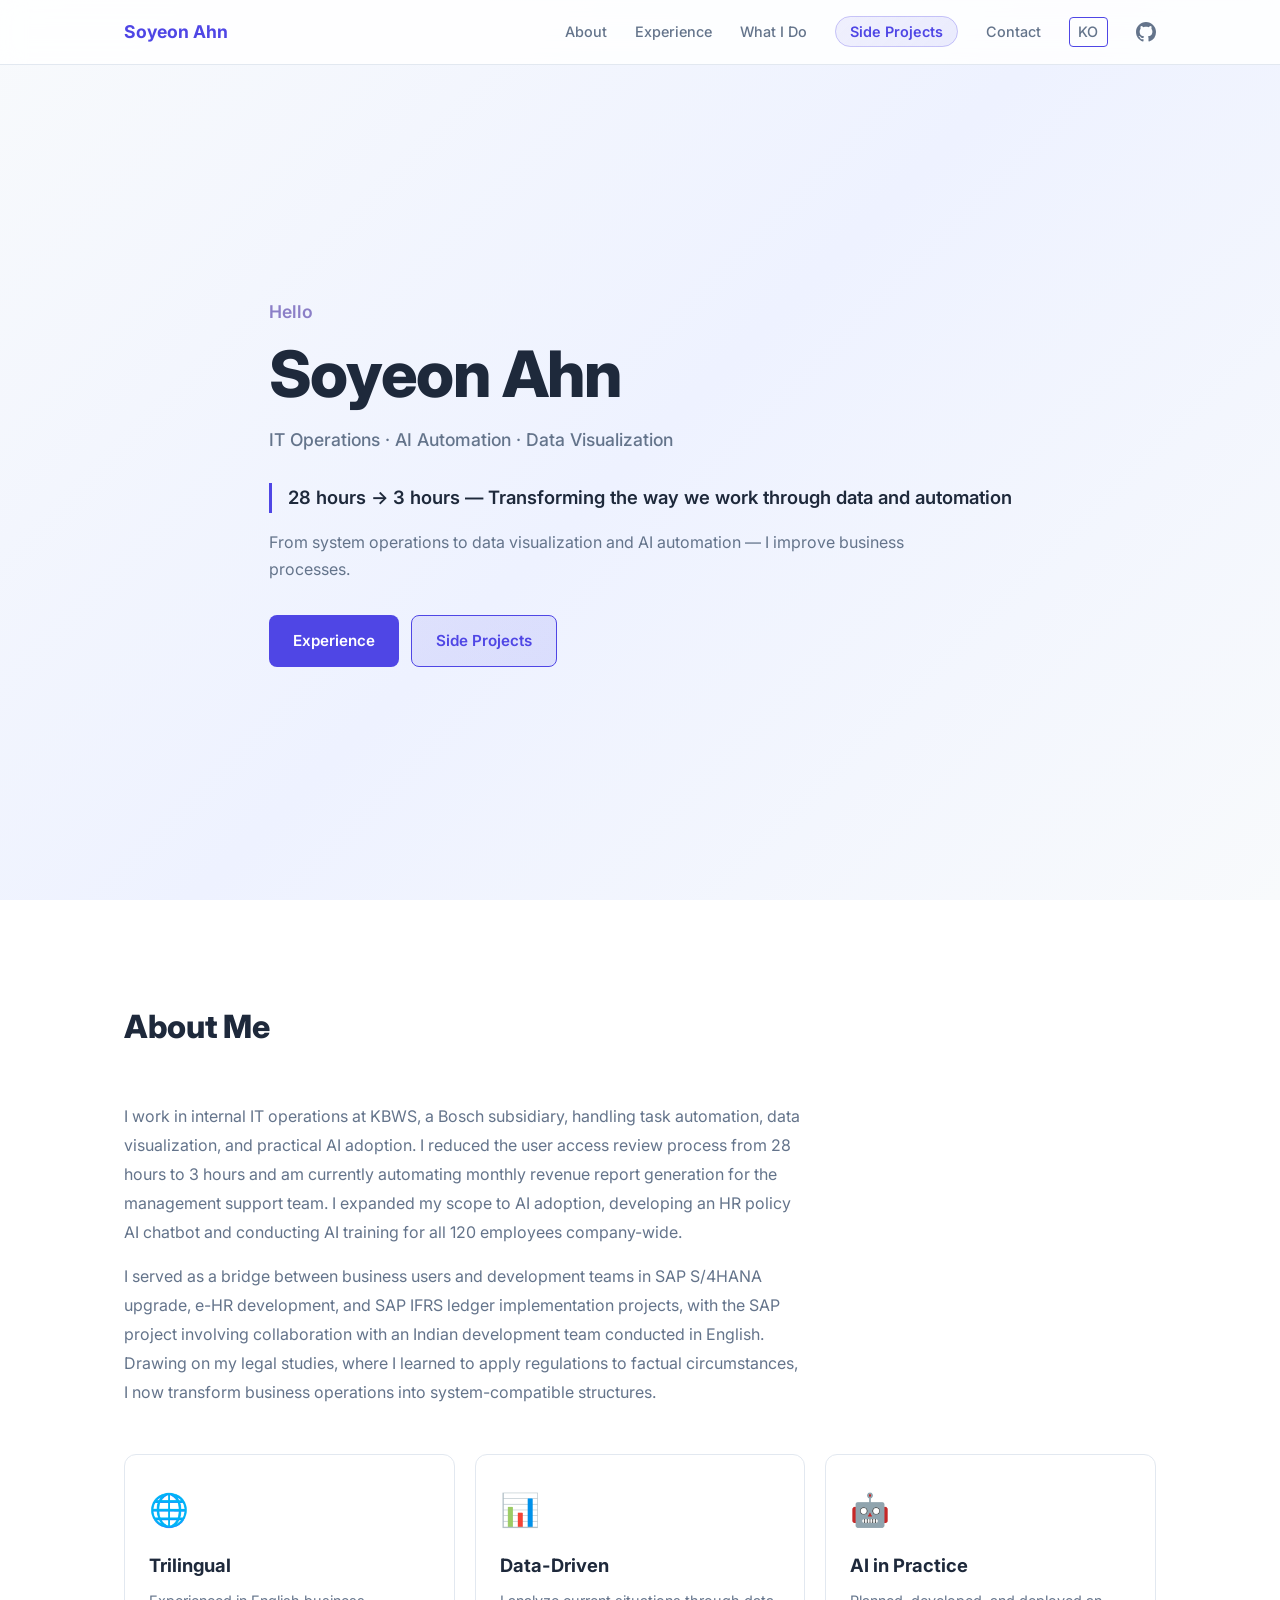
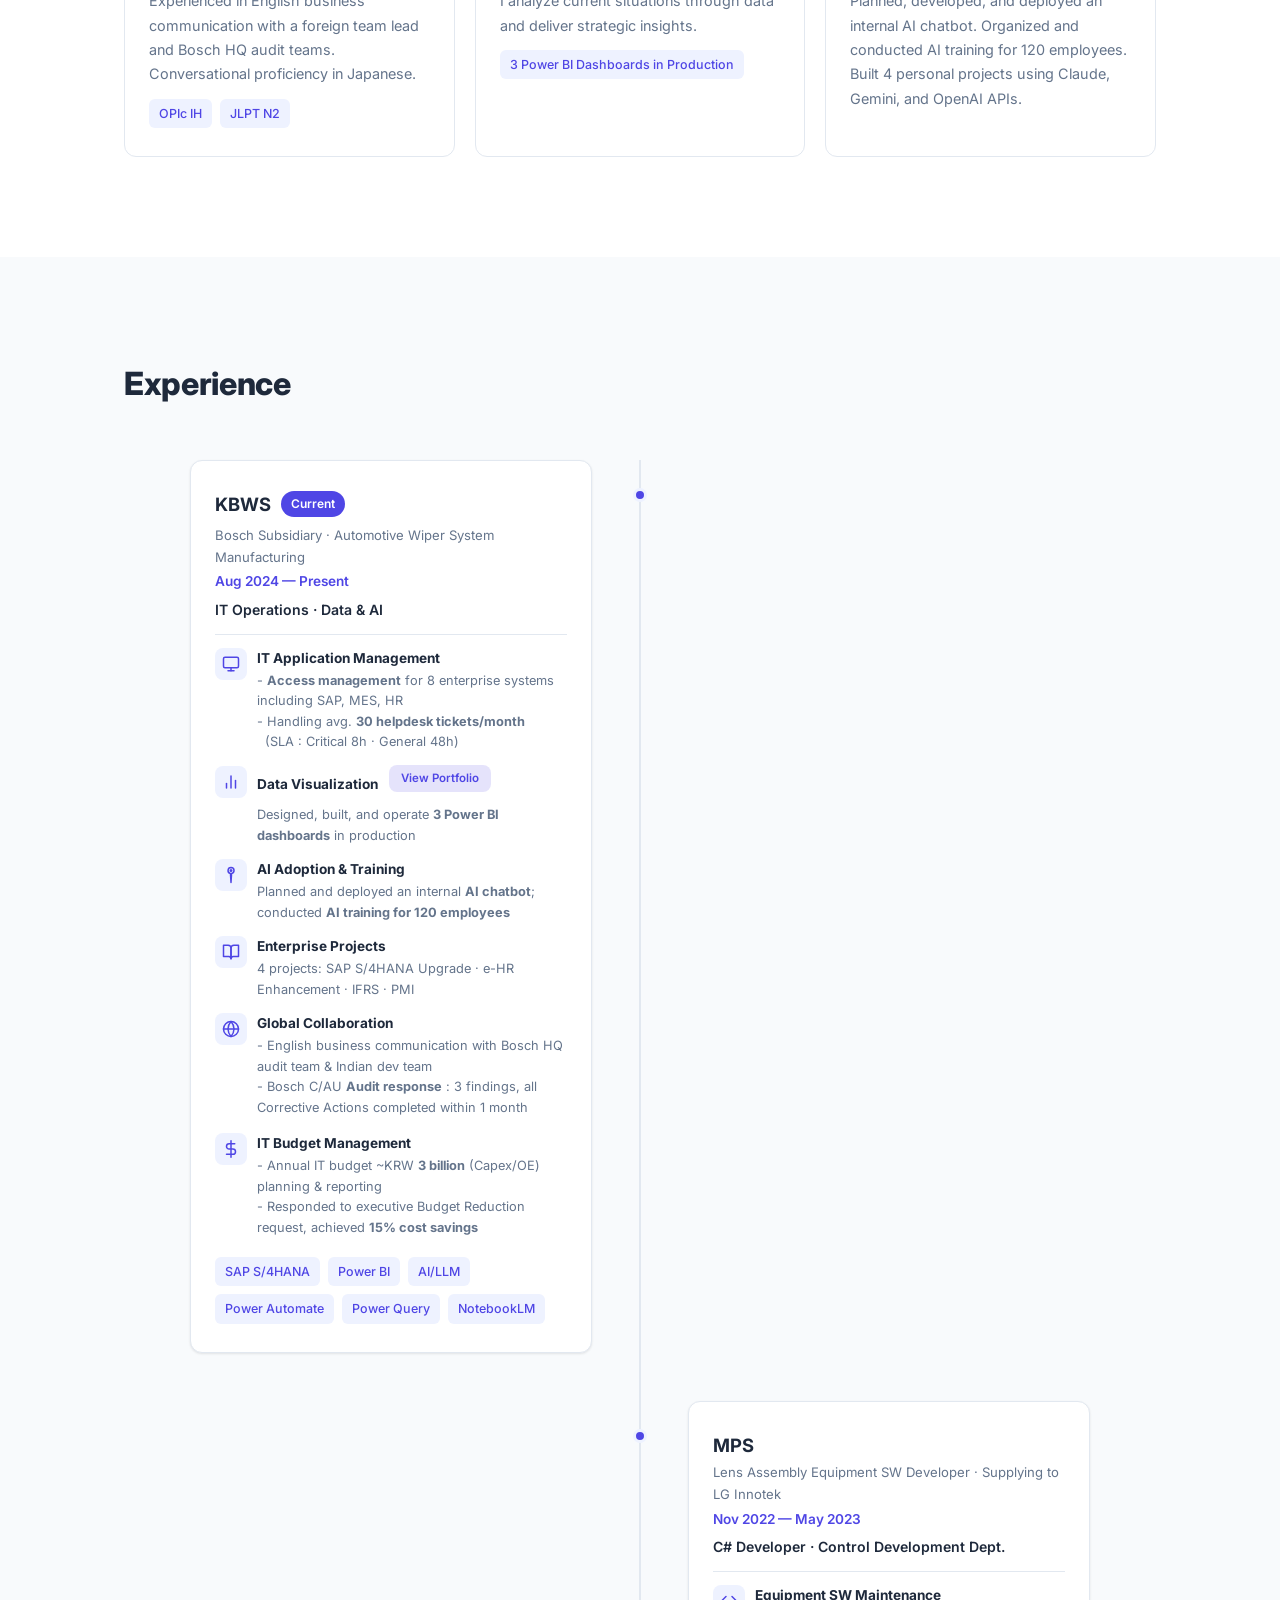
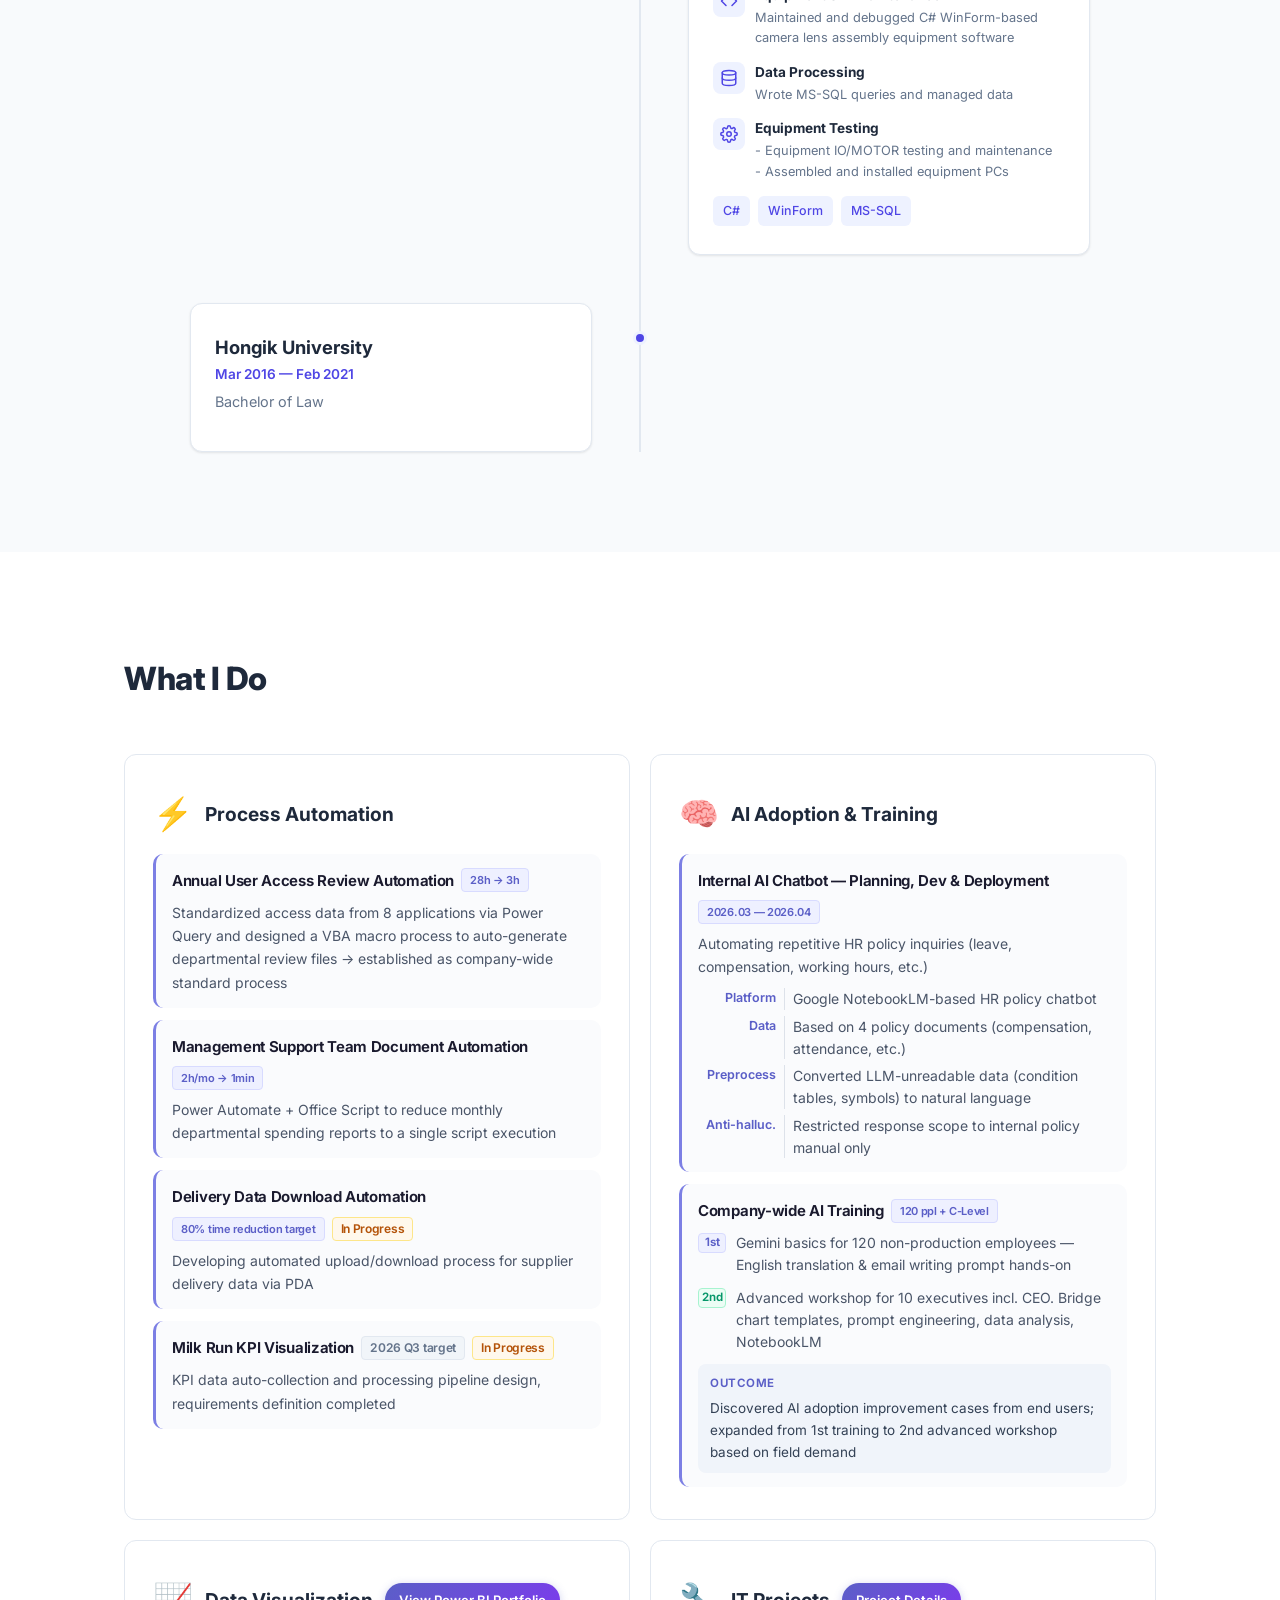
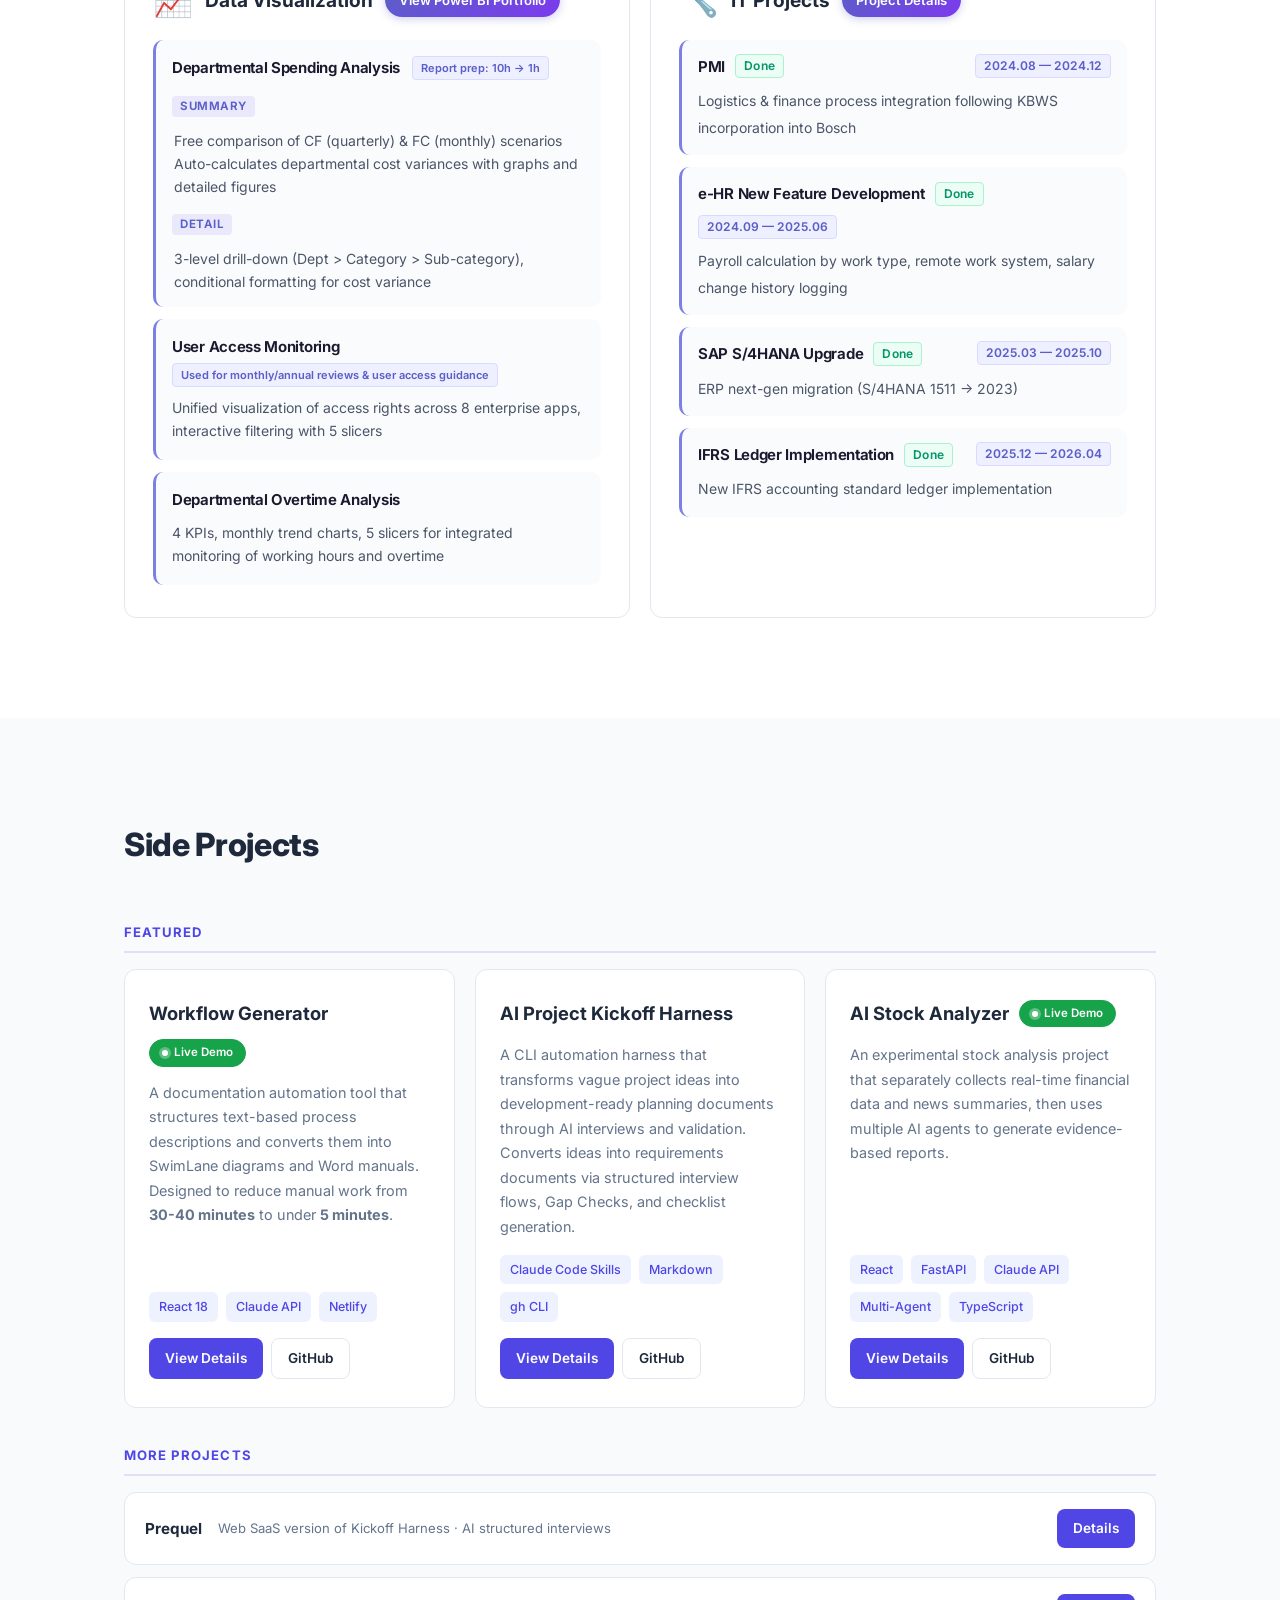
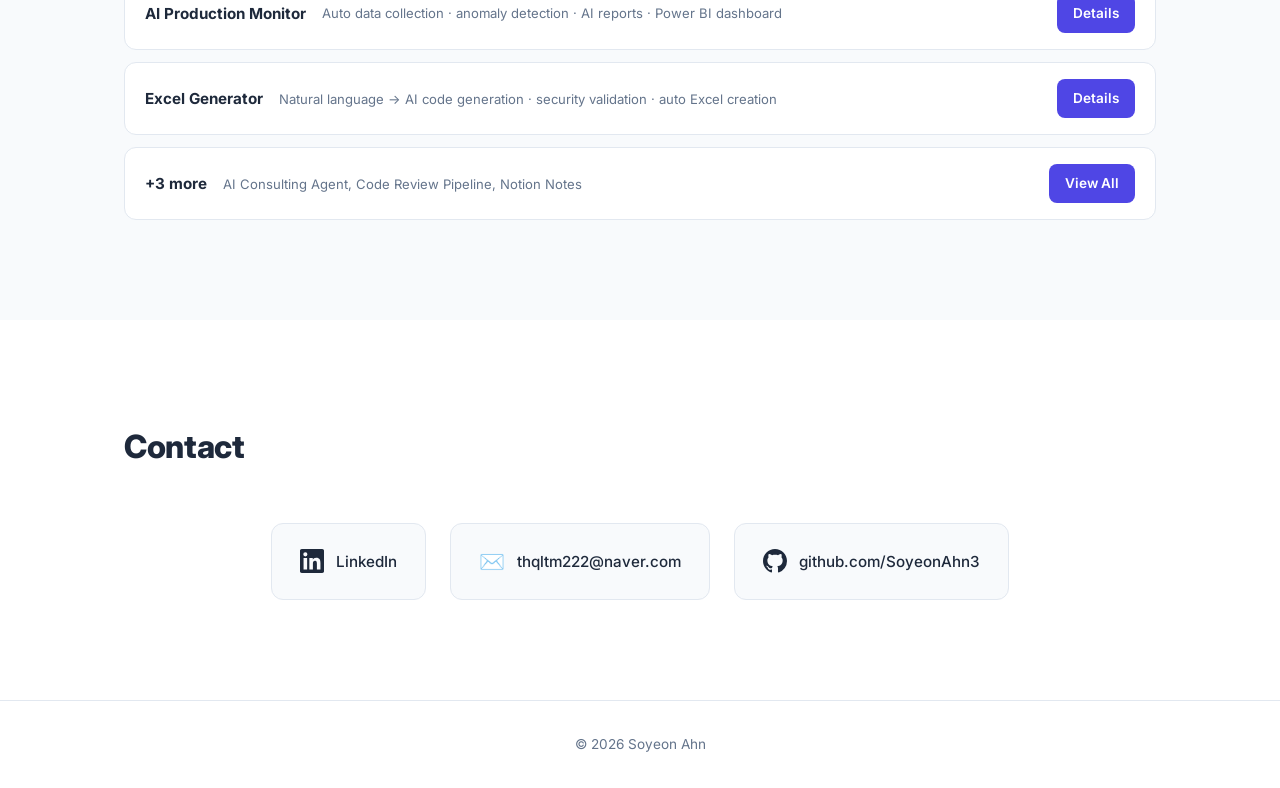
==== commit 63207814: "Redesign What I Do cards, add DX modal (EN), update Experience section - Redesign all 4 What I Do ca" ====
--- a/portfolio/en/index.html
+++ b/portfolio/en/index.html
@@ -124,7 +124,7 @@
                 </div>
                 <div class="exp-resp-content">
                   <div class="exp-resp-label">IT Application Management</div>
-                  <div class="exp-resp-desc"><strong>Access management</strong> for 8 enterprise systems including SAP, MES, HR<br>Handling avg. <strong>30 helpdesk tickets/month</strong></div>
+                  <div class="exp-resp-desc">- <strong>Access management</strong> for 8 enterprise systems including SAP, MES, HR<br>- Handling avg. <strong>30 helpdesk tickets/month</strong><br>&nbsp;&nbsp;(SLA : Critical 8h · General 48h)</div>
                 </div>
               </div>
               <div class="exp-resp-item">
@@ -160,11 +160,20 @@
                 </div>
                 <div class="exp-resp-content">
                   <div class="exp-resp-label">Global Collaboration</div>
-                  <div class="exp-resp-desc">English business communication with Bosch audit team and Indian development team</div>
-                </div>
-              </div>
-            </div>
-            <div class="timeline-tags">
+                  <div class="exp-resp-desc">- English business communication with Bosch HQ audit team &amp; Indian dev team<br>- Bosch C/AU <strong>Audit response</strong> : 3 findings, all Corrective Actions completed within 1 month</div>
+                </div>
+              </div>
+            </div>
+              <div class="exp-resp-item">
+                <div class="exp-resp-icon">
+                  <svg width="18" height="18" viewBox="0 0 24 24" fill="none" stroke="currentColor" stroke-width="2" stroke-linecap="round" stroke-linejoin="round"><line x1="12" y1="1" x2="12" y2="23"/><path d="M17 5H9.5a3.5 3.5 0 0 0 0 7h5a3.5 3.5 0 0 1 0 7H6"/></svg>
+                </div>
+                <div class="exp-resp-content">
+                  <div class="exp-resp-label">IT Budget Management</div>
+                  <div class="exp-resp-desc">- Annual IT budget ~KRW <strong>3 billion</strong> (Capex/OE) planning &amp; reporting<br>- Responded to executive Budget Reduction request, achieved <strong>15% cost savings</strong></div>
+                </div>
+              </div>
+            <div class="timeline-tags" style="margin-top:1.2rem">
               <span class="tag">SAP S/4HANA</span>
               <span class="tag">Power BI</span>
               <span class="tag">AI/LLM</span>
@@ -227,83 +236,98 @@
       <h2 class="section-title">What I Do</h2>
       <div class="whatido-grid">
         <div class="whatido-card fade-in">
-          <div class="whatido-icon">⚡</div>
-          <h3>Process Automation</h3>
+          <div class="dx-title-row">
+            <div class="whatido-icon" style="margin-bottom:0">⚡</div>
+            <h3 style="margin-bottom:0">Process Automation</h3>
+          </div>
           <div class="ai-steps">
             <div class="ai-step">
-              <div class="ai-step-title">Annual User Access Review Automation <span class="whatido-dashboard-result">28h → 3h reduction</span></div>
-              <div class="ai-step-desc">
-                Previously, user access data from 8 enterprise applications was manually
-                exported and organized. I standardized the data structure for each application,
-                automated the merge process with Power Query, and redesigned the workflow
-                so that review templates are generated with a single button click using VBA macros.
-              </div>
+              <div class="ai-step-title">Annual User Access Review Automation <span class="whatido-dashboard-result">28h → 3h</span></div>
+              <div class="ai-step-desc">Standardized access data from 8 applications via Power Query and designed a VBA macro process to auto-generate departmental review files → established as company-wide standard process</div>
             </div>
             <div class="ai-step">
-              <div class="ai-step-title">Management Support Team Document Automation</div>
-              <div class="ai-step-desc">
-                Leveraging Power Automate, Office Script, and Power Query
-                to reduce repetitive document work for the management support team.
-              </div>
+              <div class="ai-step-title">Management Support Team Document Automation <span class="whatido-dashboard-result">2h/mo → 1min</span></div>
+              <div class="ai-step-desc">Power Automate + Office Script to reduce monthly departmental spending reports to a single script execution</div>
+            </div>
+            <div class="ai-step">
+              <div class="ai-step-title">Delivery Data Download Automation <span class="whatido-dashboard-result">80% time reduction target</span> <span class="ai-badge-wip">In Progress</span></div>
+              <div class="ai-step-desc">Developing automated upload/download process for supplier delivery data via PDA</div>
+            </div>
+            <div class="ai-step">
+              <div class="ai-step-title">Milk Run KPI Visualization <span class="ai-badge-tag">2026 Q3 target</span> <span class="ai-badge-wip">In Progress</span></div>
+              <div class="ai-step-desc">KPI data auto-collection and processing pipeline design, requirements definition completed</div>
             </div>
           </div>
         </div>
         <div class="whatido-card fade-in">
-          <div class="whatido-icon">🧠</div>
-          <h3>AI Adoption & Training</h3>
+          <div class="dx-title-row">
+            <div class="whatido-icon" style="margin-bottom:0">🧠</div>
+            <h3 style="margin-bottom:0">AI Adoption &amp; Training</h3>
+          </div>
           <div class="ai-steps">
             <div class="ai-step">
-              <div class="ai-step-title">Internal AI Chatbot — Planning, Development & Deployment</div>
-              <div class="ai-step-desc">
-                NotebookLM-based HR policy chatbot. Converted tables and symbols
-                that LLMs couldn't interpret (e.g., "1yr↑") into natural language,
-                and restricted response scope to within the policy manual
-                to prevent hallucination.
+              <div class="ai-step-title">Internal AI Chatbot — Planning, Dev &amp; Deployment <span class="whatido-dashboard-result">2026.03 — 2026.04</span></div>
+              <div class="ai-step-desc" style="margin-bottom:10px">Automating repetitive HR policy inquiries (leave, compensation, working hours, etc.)</div>
+              <div class="ai-kv-table">
+                <div class="ai-kv-row"><span class="ai-kv-key">Platform</span><span class="ai-kv-sep"></span><span class="ai-kv-val">Google NotebookLM-based HR policy chatbot</span></div>
+                <div class="ai-kv-row"><span class="ai-kv-key">Data</span><span class="ai-kv-sep"></span><span class="ai-kv-val">Based on 4 policy documents (compensation, attendance, etc.)</span></div>
+                <div class="ai-kv-row"><span class="ai-kv-key">Preprocess</span><span class="ai-kv-sep"></span><span class="ai-kv-val">Converted LLM-unreadable data (condition tables, symbols) to natural language</span></div>
+                <div class="ai-kv-row"><span class="ai-kv-key">Anti-halluc.</span><span class="ai-kv-sep"></span><span class="ai-kv-val">Restricted response scope to internal policy manual only</span></div>
               </div>
             </div>
             <div class="ai-step">
-              <div class="ai-step-title">Company-wide AI Training for 120 Employees</div>
-              <div class="ai-step-desc">
-                Appointed as the AI adoption lead, I planned and conducted
-                Gemini basic training for 120 employees.
-                I designed <strong>department-specific hands-on exercises</strong> —
-                demonstrating Bridge graph generation prompts for the management support team
-                and report writing prompts for the R&D department.
+              <div class="ai-step-title">Company-wide AI Training <span class="whatido-dashboard-result">120 ppl + C-Level</span></div>
+              <div class="ai-edu-row">
+                <span class="ai-edu-badge ai-edu-badge-1">1st</span>
+                <span class="ai-edu-text">Gemini basics for 120 non-production employees — English translation &amp; email writing prompt hands-on</span>
+              </div>
+              <div class="ai-edu-row">
+                <span class="ai-edu-badge ai-edu-badge-2">2nd</span>
+                <span class="ai-edu-text">Advanced workshop for 10 executives incl. CEO. Bridge chart templates, prompt engineering, data analysis, NotebookLM</span>
+              </div>
+              <div class="ai-result-box">
+                <div class="ai-result-label">Outcome</div>
+                <div class="ai-result-text">Discovered AI adoption improvement cases from end users; expanded from 1st training to 2nd advanced workshop based on field demand</div>
               </div>
             </div>
           </div>
         </div>
         <div class="whatido-card fade-in">
-          <div class="whatido-icon">📈</div>
-          <h3>Data Visualization</h3>
-          <a href="../PowerBI_Portfolio_Ahn_Soyeon_ENG.pdf" target="_blank" rel="noopener" class="btn btn-small btn-powerbi">View Power BI Portfolio</a>
+          <div class="dx-title-row">
+            <div class="whatido-icon" style="margin-bottom:0">📈</div>
+            <h3 style="margin-bottom:0">Data Visualization</h3>
+            <a href="../PowerBI_Portfolio_Ahn_Soyeon_ENG.pdf" target="_blank" rel="noopener" class="btn btn-small btn-whatido" style="margin-bottom:0">View Power BI Portfolio</a>
+          </div>
           <div class="whatido-dashboard-list">
             <div class="whatido-dashboard-item">
               <div class="whatido-dashboard-name">Departmental Spending Analysis</div>
-              <span class="whatido-dashboard-result">Report preparation: 10h → 1h reduction</span>
+              <span class="whatido-dashboard-result">Report prep: 10h → 1h</span>
               <div class="dashboard-sub-section">
                 <div class="dashboard-sub-label">Summary</div>
-                <p>Free comparison of CF (quarterly) and FC (monthly) scenarios, automatic visualization of Top 5 variance departments</p>
+                <p>Free comparison of CF (quarterly) &amp; FC (monthly) scenarios<br>Auto-calculates departmental cost variances with graphs and detailed figures</p>
               </div>
               <div class="dashboard-sub-section">
                 <div class="dashboard-sub-label">Detail</div>
-                <p>3-level drill-down (Department > Category > Sub-category), conditional formatting to distinguish cost increases/decreases</p>
+                <p>3-level drill-down (Dept &gt; Category &gt; Sub-category), conditional formatting for cost variance</p>
               </div>
             </div>
             <div class="whatido-dashboard-item">
               <div class="whatido-dashboard-name">User Access Monitoring</div>
+              <span class="whatido-dashboard-result">Used for monthly/annual reviews &amp; user access guidance</span>
               <p>Unified visualization of access rights across 8 enterprise apps, interactive filtering with 5 slicers</p>
-              <span class="whatido-dashboard-result">Used for monthly/annual reviews and user access guidance</span>
             </div>
             <div class="whatido-dashboard-item">
               <div class="whatido-dashboard-name">Departmental Overtime Analysis</div>
-              <p>4 KPIs, monthly trend charts, 5 slicers for integrated monitoring of departmental working hours and overtime</p>
+              <p>4 KPIs, monthly trend charts, 5 slicers for integrated monitoring of working hours and overtime</p>
             </div>
           </div>
         </div>
         <div class="whatido-card fade-in">
-          <div class="whatido-icon">🔧</div>
-          <h3>IT Projects</h3>
+          <div class="dx-title-row">
+            <div class="whatido-icon" style="margin-bottom:0">🔧</div>
+            <h3 style="margin-bottom:0">IT Projects</h3>
+            <a class="btn btn-small btn-whatido" style="margin-bottom:0;cursor:pointer" id="openDxModal">Project Details</a>
+          </div>
           <div class="project-timeline-list">
             <div class="project-timeline-item">
               <div class="project-item-header">
@@ -311,19 +335,11 @@
                   <span class="project-title">PMI</span>
                   <span class="project-badge badge-done">Done</span>
                 </div>
-                <span class="project-period">Aug 2024 — Dec 2024</span>
+                <span class="project-period">2024.08 — 2024.12</span>
               </div>
               <div class="project-detail">
-                <span class="project-detail-label">Project</span>
                 <span class="project-detail-value">Logistics &amp; finance process integration following KBWS incorporation into Bosch</span>
               </div>
-              <details class="project-role-section">
-                <summary class="project-detail-label">MY ROLE</summary>
-                <ul class="project-role-list">
-                  <li>Task progress tracking, stakeholder interviews, and vendor schedule coordination</li>
-                  <li>Completed 6 development tasks in logistics &amp; finance</li>
-                </ul>
-              </details>
             </div>
             <div class="project-timeline-item">
               <div class="project-item-header">
@@ -331,19 +347,11 @@
                   <span class="project-title">e-HR New Feature Development</span>
                   <span class="project-badge badge-done">Done</span>
                 </div>
-                <span class="project-period">Sep 2024 — Jun 2025</span>
+                <span class="project-period">2024.09 — 2025.06</span>
               </div>
               <div class="project-detail">
-                <span class="project-detail-label">Project</span>
-                <span class="project-detail-value">Payroll calculation by work type (flexible/salary/hourly), remote work implementation, salary change history logging for audits</span>
-              </div>
-              <details class="project-role-section">
-                <summary class="project-detail-label">MY ROLE</summary>
-                <ul class="project-role-list">
-                  <li>HR-developer requirements coordination</li>
-                  <li>Development schedule management and <strong>project documentation</strong></li>
-                </ul>
-              </details>
+                <span class="project-detail-value">Payroll calculation by work type, remote work system, salary change history logging</span>
+              </div>
             </div>
             <div class="project-timeline-item">
               <div class="project-item-header">
@@ -351,21 +359,11 @@
                   <span class="project-title">SAP S/4HANA Upgrade</span>
                   <span class="project-badge badge-done">Done</span>
                 </div>
-                <span class="project-period">Mar 2025 — Oct 2025</span>
+                <span class="project-period">2025.03 — 2025.10</span>
               </div>
               <div class="project-detail">
-                <span class="project-detail-label">Project</span>
-                <span class="project-detail-value">ERP system next-gen version migration (S/4HANA 1511 → 2023)</span>
-              </div>
-              <details class="project-role-section">
-                <summary class="project-detail-label">MY ROLE</summary>
-                <ul class="project-role-list">
-                  <li><strong>Designed vendor evaluation template from scratch</strong><br>(later reused as standard for other projects)</li>
-                  <li>Coordinated <strong>20+ requirements in English</strong> between business users and Indian dev team</li>
-                  <li>Authorization modifications &amp; creation, CTS transport (Dev → Prod)</li>
-                  <li>User test scheduling and IT functional testing</li>
-                </ul>
-              </details>
+                <span class="project-detail-value">ERP next-gen migration (S/4HANA 1511 → 2023)</span>
+              </div>
             </div>
             <div class="project-timeline-item">
               <div class="project-item-header">
@@ -373,20 +371,11 @@
                   <span class="project-title">IFRS Ledger Implementation</span>
                   <span class="project-badge badge-done">Done</span>
                 </div>
-                <span class="project-period">Dec 2025 — Apr 2026</span>
+                <span class="project-period">2025.12 — 2026.04</span>
               </div>
               <div class="project-detail">
-                <span class="project-detail-label">Project</span>
-                <span class="project-detail-value">New IFRS ledger implementation</span>
-              </div>
-              <details class="project-role-section">
-                <summary class="project-detail-label">MY ROLE</summary>
-                <ul class="project-role-list">
-                  <li>Communication bridge between business users and dev team</li>
-                  <li><strong>IMG configuration changes</strong>, authorization modifications &amp; creation</li>
-                  <li>CTS transport (Dev → Prod)</li>
-                </ul>
-              </details>
+                <span class="project-detail-value">New IFRS accounting standard ledger implementation</span>
+              </div>
             </div>
           </div>
         </div>
@@ -537,6 +526,243 @@
     <p>&copy; 2026 Soyeon Ahn</p>
   </footer>
 
+  <!-- DX Project Modal -->
+  <div class="dx-overlay" id="dxModal">
+    <div class="dx-modal">
+      <div class="dx-header">
+        <span class="dx-header-label">IT Projects</span>
+        <div class="dx-tabs">
+          <button class="dx-tab active" data-tab="hana">S/4HANA</button>
+          <button class="dx-tab" data-tab="ifrs">IFRS</button>
+          <button class="dx-tab" data-tab="ehr">e-HR</button>
+          <button class="dx-tab" data-tab="pmi">PMI</button>
+        </div>
+        <button class="dx-close" aria-label="Close">&times;</button>
+      </div>
+      <div class="dx-body">
+
+        <div class="dx-panel" id="dx-hana">
+          <div class="dx-proj-head">
+            <div class="dx-num">01</div>
+            <div>
+              <div class="dx-proj-title">
+                SAP S/4HANA 23 Upgrade
+                <span class="dx-badge">Done</span>
+                <span class="dx-date">2025.03 — 2025.10</span>
+              </div>
+              <div class="dx-subtitle">ERP Next-Gen Migration (S/4HANA 1511 → 2023)</div>
+            </div>
+          </div>
+          <div class="dx-bg">
+            <div class="dx-label">Background</div>
+            <p>SAP 1511 maintenance was expiring, requiring migration to the latest version (S/4HANA 2023). Under a global collaboration framework with the Indian dev team, I handled vendor selection, business requirements coordination, testing, and authorization management.</p>
+          </div>
+          <div class="dx-contrib">
+            <div class="dx-label">Contributions</div>
+            <div class="dx-contrib-row">
+              <span class="dx-contrib-key">Vendor Evaluation</span>
+              <span class="dx-contrib-val">Designed a new evaluation template comparing vendor technical capabilities, costs, and support scope for executive reporting (later adopted as standard template for other projects)</span>
+            </div>
+            <div class="dx-contrib-row">
+              <span class="dx-contrib-key">Global Bridge</span>
+              <span class="dx-contrib-val">Served as communication bridge between business users and Indian dev team, documenting and delivering 20+ requirements/issues in English to meet project deadlines</span>
+            </div>
+            <div class="dx-contrib-row">
+              <span class="dx-contrib-key">Functional Testing</span>
+              <span class="dx-contrib-val">Conducted functional testing on ~60 T-codes related to SAP BC module, capturing and documenting all results</span>
+            </div>
+            <div class="dx-contrib-row">
+              <span class="dx-contrib-key">Auth Design</span>
+              <span class="dx-contrib-val">Designed and documented authorization changes/new authorizations per project requirements, processed CTS transports (Dev → Prod)</span>
+            </div>
+          </div>
+          <div class="dx-label">Results</div>
+          <div class="dx-metrics">
+            <div class="dx-metric">
+              <div class="dx-metric-num">20+</div>
+              <div class="dx-metric-title">Requirements Coordinated</div>
+              <div class="dx-metric-sub">In English</div>
+            </div>
+            <div class="dx-metric">
+              <div class="dx-metric-num">60</div>
+              <div class="dx-metric-title">T-code Tests</div>
+              <div class="dx-metric-sub">Fully documented</div>
+            </div>
+            <div class="dx-metric">
+              <div class="dx-metric-num">Standard Template</div>
+              <div class="dx-metric-title">Vendor Evaluation</div>
+              <div class="dx-metric-sub">Reused across projects</div>
+            </div>
+          </div>
+          <div class="dx-tags">
+            <span class="tag">SAP S/4HANA</span>
+            <span class="tag">SAP BC Module</span>
+            <span class="tag">English Communication</span>
+          </div>
+        </div>
+
+        <div class="dx-panel" id="dx-ifrs">
+          <div class="dx-proj-head">
+            <div class="dx-num">02</div>
+            <div>
+              <div class="dx-proj-title">
+                IFRS Ledger Implementation
+                <span class="dx-badge">Done</span>
+                <span class="dx-date">2025.12 — 2026.04</span>
+              </div>
+              <div class="dx-subtitle">New IFRS Accounting Standard Ledger Implementation</div>
+            </div>
+          </div>
+          <div class="dx-bg">
+            <div class="dx-label">Background</div>
+            <p>The adoption of IFRS accounting standards required implementing a new ledger system in SAP. Executed the project through global collaboration with the Indian dev team, and managed post-launch stabilization of Critical issues.</p>
+          </div>
+          <div class="dx-contrib">
+            <div class="dx-label">Contributions</div>
+            <div class="dx-contrib-row">
+              <span class="dx-contrib-key">Project Mgmt</span>
+              <span class="dx-contrib-val">Global collaboration and project management based on English communication with Indian dev team</span>
+            </div>
+            <div class="dx-contrib-row">
+              <span class="dx-contrib-key">IMG Settings</span>
+              <span class="dx-contrib-val">IMG configuration for IFRS ledger conversion (reconciliation account additions, depreciation area settings, etc.) and TR transport approval documentation</span>
+            </div>
+            <div class="dx-contrib-row">
+              <span class="dx-contrib-key">Risk Mgmt</span>
+              <span class="dx-contrib-val">Early detection of 3 Critical issues (e.g., missing depreciation runs), tracked and resolved all within ~1 month post-launch</span>
+            </div>
+            <div class="dx-contrib-row">
+              <span class="dx-contrib-key">Auth Control</span>
+              <span class="dx-contrib-val">Created new authorizations, modified existing ones, and documented all changes</span>
+            </div>
+          </div>
+          <div class="dx-label">Results</div>
+          <div class="dx-metrics">
+            <div class="dx-metric">
+              <div class="dx-metric-num">3</div>
+              <div class="dx-metric-title">Critical Issues</div>
+              <div class="dx-metric-sub">Detected &amp; resolved</div>
+            </div>
+            <div class="dx-metric">
+              <div class="dx-metric-num">2</div>
+              <div class="dx-metric-title">New Authorizations</div>
+              <div class="dx-metric-sub">For IFRS ledger</div>
+            </div>
+          </div>
+          <div class="dx-tags">
+            <span class="tag">SAP FICO</span>
+            <span class="tag">IFRS</span>
+            <span class="tag">English Communication</span>
+          </div>
+        </div>
+
+        <div class="dx-panel" id="dx-ehr">
+          <div class="dx-proj-head">
+            <div class="dx-num">03</div>
+            <div>
+              <div class="dx-proj-title">
+                e-HR New Feature Development
+                <span class="dx-badge">Done</span>
+                <span class="dx-date">2024.09 — 2025.06</span>
+              </div>
+              <div class="dx-subtitle">Payroll Calculation by Work Type &amp; Remote Work System Development</div>
+            </div>
+          </div>
+          <div class="dx-bg">
+            <div class="dx-label">Background</div>
+            <p>Payroll calculation for various work types (flexible, salary, hourly) was not systematized, and a remote work application/approval system was absent. Initial business requirements were ambiguous, requiring upfront clarification to functional specification level.</p>
+          </div>
+          <div class="dx-contrib">
+            <div class="dx-label">Contributions</div>
+            <div class="dx-contrib-row">
+              <span class="dx-contrib-key">Requirements</span>
+              <span class="dx-contrib-val">Refined ambiguous initial requirements through iterative discussions to functional specification level and delivered to supplier</span>
+            </div>
+            <div class="dx-contrib-row">
+              <span class="dx-contrib-key">Remote Work</span>
+              <span class="dx-contrib-val">Planned and implemented remote work application/approval feature from scratch, establishing company-wide standard process used by all employees</span>
+            </div>
+            <div class="dx-contrib-row">
+              <span class="dx-contrib-key">Project Mgmt</span>
+              <span class="dx-contrib-val">Requirements coordination between HR and dev team, development schedule management and project documentation</span>
+            </div>
+          </div>
+          <div class="dx-label">Results</div>
+          <div class="dx-metrics">
+            <div class="dx-metric">
+              <div class="dx-metric-num">560</div>
+              <div class="dx-metric-title">Employees Covered</div>
+              <div class="dx-metric-sub">Company-wide payroll systemization</div>
+            </div>
+            <div class="dx-metric">
+              <div class="dx-metric-num">New System</div>
+              <div class="dx-metric-title">Remote Work</div>
+              <div class="dx-metric-sub">Established as standard process</div>
+            </div>
+          </div>
+          <div class="dx-tags">
+            <span class="tag">e-HR</span>
+            <span class="tag">Requirements Definition</span>
+            <span class="tag">Process Design</span>
+          </div>
+        </div>
+
+        <div class="dx-panel" id="dx-pmi">
+          <div class="dx-proj-head">
+            <div class="dx-num">04</div>
+            <div>
+              <div class="dx-proj-title">
+                PMI Process Improvement
+                <span class="dx-badge">Done</span>
+                <span class="dx-date">2024.09 — 2024.12</span>
+              </div>
+              <div class="dx-subtitle">Logistics &amp; Finance Process Integration Following Bosch Incorporation</div>
+            </div>
+          </div>
+          <div class="dx-bg">
+            <div class="dx-label">Background</div>
+            <p>Post-Merger Integration project required integrating and stabilizing process differences between legacy systems and Bosch standards immediately after incorporation.</p>
+          </div>
+          <div class="dx-contrib">
+            <div class="dx-label">Contributions</div>
+            <div class="dx-contrib-row">
+              <span class="dx-contrib-key">Process Integration</span>
+              <span class="dx-contrib-val">Completed 6 integration tasks in logistics &amp; finance through stakeholder interviews and vendor coordination within deadline</span>
+            </div>
+            <div class="dx-contrib-row">
+              <span class="dx-contrib-key">Coordination</span>
+              <span class="dx-contrib-val">Tracked task progress, conducted department interviews, and coordinated external vendor schedules</span>
+            </div>
+          </div>
+          <div class="dx-label">Results</div>
+          <div class="dx-metrics">
+            <div class="dx-metric">
+              <div class="dx-metric-num">6</div>
+              <div class="dx-metric-title">Integration Tasks</div>
+              <div class="dx-metric-sub">Logistics &amp; Finance</div>
+            </div>
+            <div class="dx-metric">
+              <div class="dx-metric-num">4 months</div>
+              <div class="dx-metric-title">Project Duration</div>
+              <div class="dx-metric-sub">Completed on schedule</div>
+            </div>
+            <div class="dx-metric">
+              <div class="dx-metric-num">All tasks</div>
+              <div class="dx-metric-title">Completed</div>
+              <div class="dx-metric-sub">Stakeholder &amp; vendor coordination</div>
+            </div>
+          </div>
+          <div class="dx-tags">
+            <span class="tag">PMI</span>
+            <span class="tag">Process Integration</span>
+            <span class="tag">SAP</span>
+          </div>
+        </div>
+
+      </div>
+    </div>
+  </div>
+
   <script src="../script.js"></script>
 </body>
 </html>
--- a/portfolio/style.css
+++ b/portfolio/style.css
@@ -262,6 +262,25 @@
   font-size: 0.85rem;
 }
 
+.btn-whatido {
+  background: linear-gradient(135deg, #5B5FC7, #7C3AED);
+  color: #fff !important;
+  font-size: 0.82rem;
+  font-weight: 600;
+  padding: 6px 14px;
+  border-radius: 20px;
+  border: none;
+  box-shadow: 0 2px 8px rgba(91, 95, 199, 0.3);
+  transition: all 0.2s;
+}
+
+.btn-whatido:hover {
+  background: linear-gradient(135deg, #4F46E5, #6D28D9);
+  box-shadow: 0 4px 12px rgba(91, 95, 199, 0.4);
+  transform: translateY(-1px);
+  color: #fff !important;
+}
+
 /* ===== Sections ===== */
 .section {
   padding: 100px 0;
@@ -563,7 +582,7 @@
   display: grid;
   grid-template-columns: repeat(2, 1fr);
   gap: 20px;
-  align-items: start;
+  align-items: stretch;
 }
 
 .whatido-card {
@@ -659,53 +678,57 @@
 .whatido-dashboard-list {
   display: flex;
   flex-direction: column;
-  gap: 20px;
-  margin-bottom: 20px;
+  gap: 12px;
 }
 
 .whatido-dashboard-item {
-  padding: 24px 28px;
-  background: var(--bg);
-  border-radius: var(--radius);
-  border-left: 4px solid var(--primary);
-  box-shadow: 0 2px 12px rgba(0, 0, 0, 0.06);
-  transition: box-shadow 0.2s;
-}
-
-.whatido-dashboard-item:hover {
-  box-shadow: 0 4px 20px rgba(0, 0, 0, 0.1);
+  padding: 14px 16px;
+  background: #FAFBFD;
+  border-radius: 10px;
+  border-left: 3px solid #7C7FE4;
 }
 
 .whatido-dashboard-name {
-  font-size: 1.05rem;
-  font-weight: 700;
-  color: var(--text);
-  margin-bottom: 8px;
+  font-size: 0.9375rem;
+  font-weight: 660;
+  color: #1A1A2E;
+  letter-spacing: -0.02em;
+  display: inline;
+  margin-right: 8px;
 }
 
 .whatido-dashboard-item p {
-  font-size: 0.88rem;
-  color: var(--text);
-  line-height: 1.6;
-  margin-bottom: 6px;
+  font-size: 0.875rem;
+  color: #4A5568;
+  line-height: 1.65;
+  margin-bottom: 4px;
+  margin-top: 8px;
 }
 
 .whatido-dashboard-result {
-  display: inline-block;
-  font-size: 0.78rem;
-  font-weight: 600;
-  color: var(--primary);
+  display: inline-flex;
+  align-items: center;
+  font-size: 0.688rem;
+  font-weight: 620;
+  color: #5B5FC7;
+  background: #EEF0FF;
+  padding: 2px 8px;
+  border-radius: 4px;
+  border: 1px solid #D8DBFF;
+  white-space: nowrap;
+  line-height: 18px;
+  vertical-align: middle;
 }
 
 .dashboard-sub-section {
-  margin-top: 12px;
+  margin-top: 10px;
 }
 
 .dashboard-sub-label {
   display: inline-block;
   font-size: 0.72rem;
-  font-weight: 700;
-  color: var(--primary);
+  font-weight: 660;
+  color: #5B5FC7;
   background: rgba(79, 70, 229, 0.1);
   padding: 1px 8px;
   border-radius: 4px;
@@ -723,61 +746,180 @@
 .ai-steps {
   display: flex;
   flex-direction: column;
-  gap: 20px;
+  gap: 12px;
 }
 
 .ai-step {
-  padding: 24px 28px;
-  background: var(--bg);
-  border-radius: var(--radius);
-  border-left: 4px solid var(--primary);
-  box-shadow: 0 2px 12px rgba(0, 0, 0, 0.06);
-  transition: box-shadow 0.2s;
-}
-
-.ai-step:hover {
-  box-shadow: 0 4px 20px rgba(0, 0, 0, 0.1);
+  padding: 14px 16px;
+  background: #FAFBFD;
+  border-radius: 10px;
+  border-left: 3px solid #7C7FE4;
 }
 
 .ai-step-title {
-  font-size: 1.05rem;
-  font-weight: 700;
-  color: var(--text);
+  display: flex;
+  align-items: center;
+  gap: 7px;
+  flex-wrap: wrap;
+  font-size: 0.9375rem;
+  font-weight: 660;
+  color: #1A1A2E;
+  letter-spacing: -0.02em;
+  margin-bottom: 8px;
+}
+
+.ai-step-desc {
+  font-size: 0.875rem;
+  color: #4A5568;
+  line-height: 1.65;
+}
+
+.ai-badge-wip {
+  display: inline-flex;
+  align-items: center;
+  padding: 2px 8px;
+  font-size: 0.75rem;
+  font-weight: 620;
+  color: #B45309;
+  background: #FFF8EC;
+  border: 1px solid #FDE68A;
+  border-radius: 4px;
+  white-space: nowrap;
+  line-height: 18px;
+}
+
+.ai-badge-tag {
+  display: inline-flex;
+  align-items: center;
+  padding: 2px 8px;
+  font-size: 0.75rem;
+  font-weight: 620;
+  color: #64748B;
+  background: #F1F5F9;
+  border: 1px solid #E2E8F0;
+  border-radius: 4px;
+  white-space: nowrap;
+  line-height: 18px;
+}
+
+.ai-kv-table {
+  margin-top: 10px;
+  display: flex;
+  flex-direction: column;
+  gap: 6px;
+}
+
+.ai-kv-row {
+  display: flex;
+  gap: 8px;
+  align-items: flex-start;
+  font-size: 0.813rem;
+  line-height: 1.55;
+}
+
+.ai-kv-key {
+  flex-shrink: 0;
+  width: 78px;
+  font-weight: 620;
+  color: #5B5FC7;
+  font-size: 0.78rem;
+  text-align: right;
+  line-height: 20px;
+}
+
+.ai-kv-sep {
+  flex-shrink: 0;
+  width: 1px;
+  min-height: 16px;
+  align-self: stretch;
+  background: #DDE2EA;
+}
+
+.ai-kv-val {
+  color: #4A5568;
+  font-size: 0.875rem;
+  line-height: 1.55;
+}
+
+.ai-edu-row {
+  display: flex;
+  gap: 10px;
+  align-items: flex-start;
   margin-bottom: 10px;
 }
 
-.ai-step-desc {
-  font-size: 0.88rem;
-  color: var(--text);
-  line-height: 1.8;
+.ai-edu-badge {
+  display: inline-flex;
+  align-items: center;
+  justify-content: center;
+  min-width: 28px;
+  height: 20px;
+  font-size: 0.72rem;
+  font-weight: 650;
+  border-radius: 4px;
+  flex-shrink: 0;
+  margin-top: 1px;
+}
+
+.ai-edu-badge-1 {
+  background: #EEF0FF;
+  color: #5B5FC7;
+  border: 1px solid #D8DBFF;
+}
+
+.ai-edu-badge-2 {
+  background: #ECFDF5;
+  color: #059669;
+  border: 1px solid #A7F3D0;
+}
+
+.ai-edu-text {
+  font-size: 0.875rem;
+  color: #4A5568;
+  line-height: 1.6;
+}
+
+.ai-result-box {
+  padding: 10px 12px;
+  background: #F0F4FA;
+  border-radius: 8px;
+}
+
+.ai-result-label {
+  font-size: 0.72rem;
+  font-weight: 660;
+  color: #5B5FC7;
+  letter-spacing: 0.05em;
+  text-transform: uppercase;
+  margin-bottom: 5px;
+}
+
+.ai-result-text {
+  font-size: 0.845rem;
+  color: #334155;
+  line-height: 1.6;
 }
 
 /* ===== Project Timeline List (What I Do - IT Projects) ===== */
 .project-timeline-list {
   display: flex;
   flex-direction: column;
-  gap: 20px;
+  gap: 12px;
 }
 
 .project-timeline-item {
-  padding: 24px 28px;
-  background: var(--bg);
-  border-radius: var(--radius);
-  border-left: 4px solid var(--primary);
-  box-shadow: 0 2px 12px rgba(0, 0, 0, 0.06);
-  transition: box-shadow 0.2s;
-}
-
-.project-timeline-item:hover {
-  box-shadow: 0 4px 20px rgba(0, 0, 0, 0.1);
+  padding: 14px 16px;
+  background: #FAFBFD;
+  border-radius: 10px;
+  border-left: 3px solid #7C7FE4;
 }
 
 .project-item-header {
   display: flex;
   justify-content: space-between;
   align-items: flex-start;
-  gap: 12px;
-  margin-bottom: 16px;
+  gap: 8px;
+  margin-bottom: 8px;
   flex-wrap: wrap;
 }
 
@@ -790,45 +932,52 @@
 }
 
 .project-timeline-item .project-title {
-  font-size: 1.05rem;
-  font-weight: 700;
-  color: var(--text);
+  font-size: 0.9375rem;
+  font-weight: 660;
+  color: #1A1A2E;
+  letter-spacing: -0.02em;
   word-break: keep-all;
 }
 
 .project-badge {
-  display: inline-block;
-  font-size: 0.7rem;
-  font-weight: 600;
-  padding: 2px 10px;
-  border-radius: 12px;
+  display: inline-flex;
+  align-items: center;
+  font-size: 0.75rem;
+  font-weight: 620;
+  padding: 2px 8px;
+  border-radius: 4px;
   letter-spacing: 0.02em;
   flex-shrink: 0;
   white-space: nowrap;
+  line-height: 18px;
 }
 
 .project-badge.badge-done {
-  background: #e8f5e9;
-  color: #2e7d32;
+  background: #ECFDF5;
+  color: #059669;
+  border: 1px solid #A7F3D0;
 }
 
 .project-badge.badge-ongoing {
-  background: #e3f2fd;
-  color: #1565c0;
+  background: #EEF0FF;
+  color: #5B5FC7;
+  border: 1px solid #D8DBFF;
 }
 
 .project-timeline-item .project-period {
-  font-size: 0.82rem;
-  font-weight: 500;
-  color: var(--text-secondary);
+  font-size: 0.75rem;
+  font-weight: 620;
+  color: #5B5FC7;
+  background: #EEF0FF;
+  padding: 2px 8px;
+  border-radius: 4px;
+  border: 1px solid #D8DBFF;
   white-space: nowrap;
+  line-height: 18px;
 }
 
 .project-detail {
-  display: flex;
-  gap: 16px;
-  margin-top: 10px;
-  align-items: baseline;
+  margin-top: 4px;
 }
 
 .project-detail-label {
@@ -842,9 +991,9 @@
 }
 
 .project-detail-value {
-  font-size: 0.88rem;
-  color: var(--text);
-  line-height: 1.6;
+  font-size: 0.875rem;
+  color: #4A5568;
+  line-height: 1.65;
 }
 
 details.project-role-section {
@@ -1354,3 +1503,375 @@
     align-items: flex-start;
   }
 }
+
+/* ===== DX Project Modal ===== */
+.dx-overlay {
+  display: none;
+  position: fixed;
+  inset: 0;
+  z-index: 1000;
+  background: rgba(15, 23, 42, 0.6);
+  backdrop-filter: blur(4px);
+  justify-content: center;
+  align-items: center;
+  padding: 24px;
+}
+
+.dx-overlay.open {
+  display: flex;
+}
+
+body.dx-modal-open {
+  overflow: hidden;
+}
+
+.dx-modal {
+  background: var(--bg);
+  border-radius: 16px;
+  width: 100%;
+  max-width: 820px;
+  max-height: calc(100vh - 48px);
+  display: flex;
+  flex-direction: column;
+  box-shadow: 0 25px 60px rgba(0, 0, 0, 0.3);
+  animation: dxSlideUp 0.25s ease-out;
+  overflow: hidden;
+}
+
+@keyframes dxSlideUp {
+  from { opacity: 0; transform: translateY(20px) scale(0.98); }
+  to { opacity: 1; transform: translateY(0) scale(1); }
+}
+
+.dx-header {
+  display: flex;
+  align-items: center;
+  gap: 12px;
+  padding: 14px 24px;
+  border-bottom: 1px solid var(--border);
+  flex-shrink: 0;
+  background: var(--bg);
+}
+
+.dx-header-label {
+  font-size: 0.88rem;
+  font-weight: 700;
+  color: var(--text);
+  white-space: nowrap;
+  flex-shrink: 0;
+}
+
+.dx-tabs {
+  display: flex;
+  gap: 6px;
+  flex: 1;
+  overflow-x: auto;
+  scrollbar-width: none;
+}
+
+.dx-tabs::-webkit-scrollbar { display: none; }
+
+.dx-tab {
+  padding: 6px 16px;
+  border-radius: 20px;
+  font-size: 0.8rem;
+  font-weight: 600;
+  border: 1.5px solid var(--border);
+  background: transparent;
+  color: var(--text-secondary);
+  cursor: pointer;
+  white-space: nowrap;
+  transition: all 0.15s;
+  font-family: inherit;
+}
+
+.dx-tab:hover {
+  border-color: var(--primary);
+  color: var(--primary);
+}
+
+.dx-tab.active {
+  background: #1e293b;
+  color: #fff;
+  border-color: #1e293b;
+}
+
+.dx-close {
+  width: 32px;
+  height: 32px;
+  border-radius: 8px;
+  border: 1px solid var(--border);
+  background: transparent;
+  font-size: 1.2rem;
+  color: var(--text-secondary);
+  cursor: pointer;
+  display: flex;
+  align-items: center;
+  justify-content: center;
+  flex-shrink: 0;
+  transition: all 0.15s;
+  font-family: inherit;
+  line-height: 1;
+}
+
+.dx-close:hover {
+  background: var(--bg-alt);
+  color: var(--text);
+  border-color: var(--text-secondary);
+}
+
+.dx-body {
+  overflow-y: auto;
+  padding: 32px;
+  flex: 1;
+}
+
+.dx-panel + .dx-panel {
+  margin-top: 48px;
+  padding-top: 40px;
+  border-top: 1px solid var(--border);
+}
+
+.dx-title-row {
+  display: flex;
+  align-items: center;
+  gap: 12px;
+  margin-bottom: 12px;
+}
+
+.dx-title-row h3 {
+  margin-bottom: 0;
+}
+
+.dx-proj-head {
+  display: flex;
+  align-items: flex-start;
+  gap: 16px;
+  margin-bottom: 24px;
+}
+
+.dx-num {
+  width: 44px;
+  height: 44px;
+  border-radius: 12px;
+  background: var(--primary-dark);
+  border: 1.5px solid var(--primary-dark);
+  display: flex;
+  align-items: center;
+  justify-content: center;
+  font-size: 0.88rem;
+  font-weight: 800;
+  color: #fff;
+  flex-shrink: 0;
+}
+
+.dx-proj-title {
+  font-size: 1.3rem;
+  font-weight: 800;
+  color: var(--text);
+  margin-bottom: 2px;
+  display: flex;
+  align-items: center;
+  gap: 10px;
+  flex-wrap: wrap;
+  line-height: 1.4;
+}
+
+.dx-badge {
+  display: inline-block;
+  font-size: 0.72rem;
+  font-weight: 600;
+  padding: 2px 10px;
+  border-radius: 4px;
+  background: var(--primary-dark);
+  color: #fff;
+}
+
+.dx-date {
+  font-size: 0.88rem;
+  color: var(--text-secondary);
+  font-weight: 500;
+}
+
+.dx-subtitle {
+  font-size: 0.88rem;
+  color: var(--text-secondary);
+  margin-top: 2px;
+}
+
+.dx-bg {
+  background: linear-gradient(135deg, #f0f4ff, #f5f3ff);
+  border-left: 4px solid var(--primary);
+  border-radius: 0 10px 10px 0;
+  padding: 20px 24px;
+  margin-bottom: 28px;
+}
+
+.dx-label {
+  font-size: 0.8rem;
+  font-weight: 700;
+  color: var(--primary);
+  margin-bottom: 8px;
+}
+
+.dx-bg p {
+  font-size: 0.9rem;
+  color: var(--text);
+  line-height: 1.7;
+  margin: 0;
+}
+
+.dx-contrib {
+  margin-bottom: 28px;
+}
+
+.dx-contrib-row {
+  display: flex;
+  gap: 20px;
+  padding: 12px 0;
+  border-bottom: 1px solid rgba(0, 0, 0, 0.04);
+  align-items: baseline;
+}
+
+.dx-contrib-row:last-child {
+  border-bottom: none;
+}
+
+.dx-contrib-key {
+  width: 110px;
+  flex-shrink: 0;
+  font-size: 0.85rem;
+  font-weight: 700;
+  color: var(--text);
+}
+
+.dx-contrib-val {
+  flex: 1;
+  font-size: 0.88rem;
+  color: var(--text-secondary);
+  line-height: 1.7;
+}
+
+.dx-metrics {
+  display: grid;
+  grid-template-columns: repeat(3, 1fr);
+  gap: 12px;
+  margin-bottom: 24px;
+}
+
+.dx-metric {
+  text-align: center;
+  padding: 20px 12px;
+  background: var(--bg-alt);
+  border: 1px solid var(--border);
+  border-radius: 12px;
+}
+
+.dx-metric-num {
+  font-size: 1.5rem;
+  font-weight: 800;
+  color: var(--text);
+  line-height: 1.2;
+  margin-bottom: 4px;
+}
+
+.dx-metric-title {
+  font-size: 0.82rem;
+  font-weight: 600;
+  color: var(--text);
+  margin-bottom: 2px;
+}
+
+.dx-metric-sub {
+  font-size: 0.72rem;
+  color: var(--text-secondary);
+}
+
+.dx-tags {
+  display: flex;
+  flex-wrap: wrap;
+  gap: 8px;
+}
+
+.dx-open-wrap {
+  text-align: center;
+  margin-top: 20px;
+}
+
+.btn-dx-open {
+  display: inline-flex;
+  align-items: center;
+  gap: 8px;
+  padding: 10px 24px;
+  font-size: 0.88rem;
+  font-weight: 600;
+  color: var(--primary);
+  background: rgba(79, 70, 229, 0.08);
+  border: 1.5px solid rgba(79, 70, 229, 0.25);
+  border-radius: 24px;
+  cursor: pointer;
+  transition: all 0.2s;
+  font-family: inherit;
+}
+
+.btn-dx-open:hover {
+  background: var(--primary);
+  color: #fff;
+  border-color: var(--primary);
+  transform: translateY(-1px);
+  box-shadow: 0 4px 12px rgba(79, 70, 229, 0.3);
+}
+
+.btn-dx-open svg {
+  width: 18px;
+  height: 18px;
+}
+
+@media (max-width: 768px) {
+  .dx-overlay {
+    padding: 0;
+  }
+
+  .dx-modal {
+    border-radius: 0;
+    max-height: 100vh;
+    height: 100vh;
+  }
+
+  .dx-header {
+    flex-wrap: wrap;
+    gap: 8px;
+    padding: 12px 16px;
+  }
+
+  .dx-tabs {
+    order: 3;
+    width: 100%;
+  }
+
+  .dx-body {
+    padding: 20px 16px;
+  }
+
+  .dx-proj-head {
+    flex-direction: column;
+    gap: 12px;
+  }
+
+  .dx-proj-title {
+    font-size: 1.15rem;
+  }
+
+  .dx-contrib-row {
+    flex-direction: column;
+    gap: 4px;
+  }
+
+  .dx-contrib-key {
+    width: auto;
+  }
+
+  .dx-metrics {
+    grid-template-columns: repeat(auto-fit, minmax(130px, 1fr));
+  }
+}
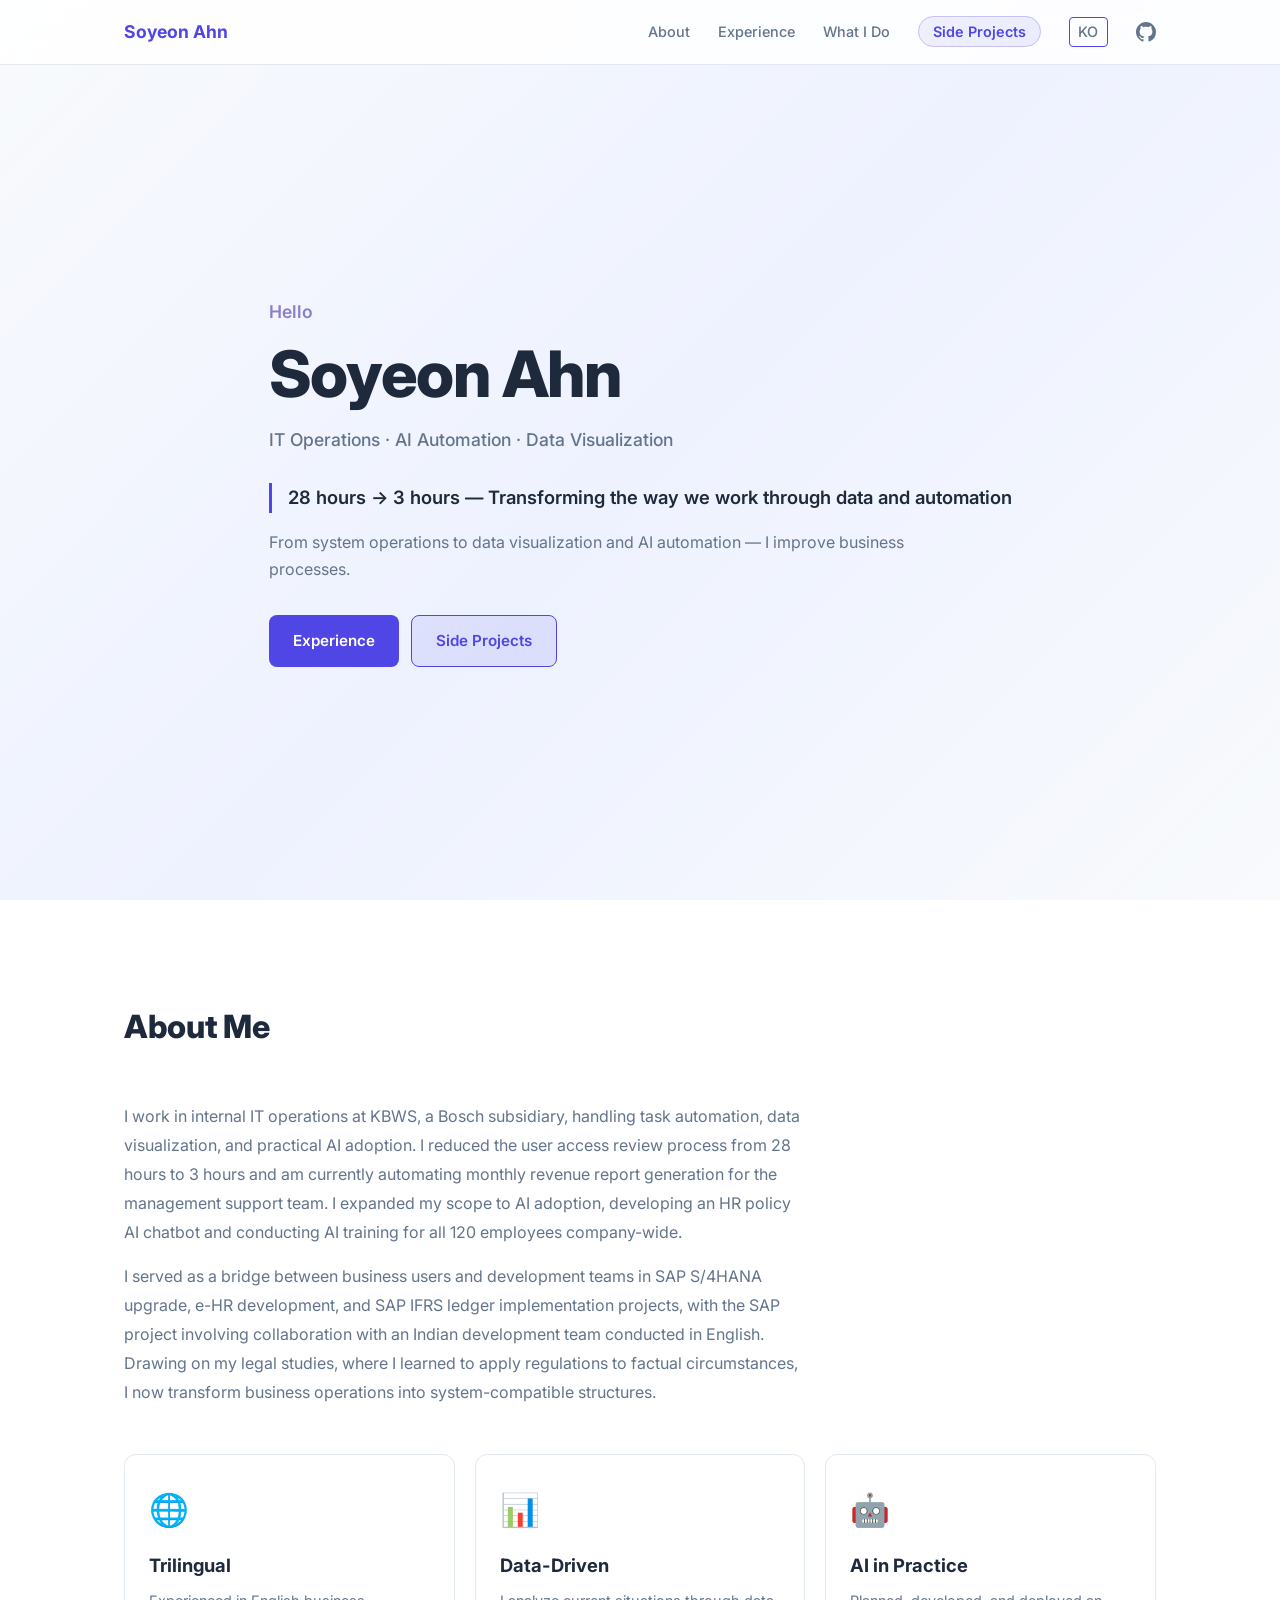
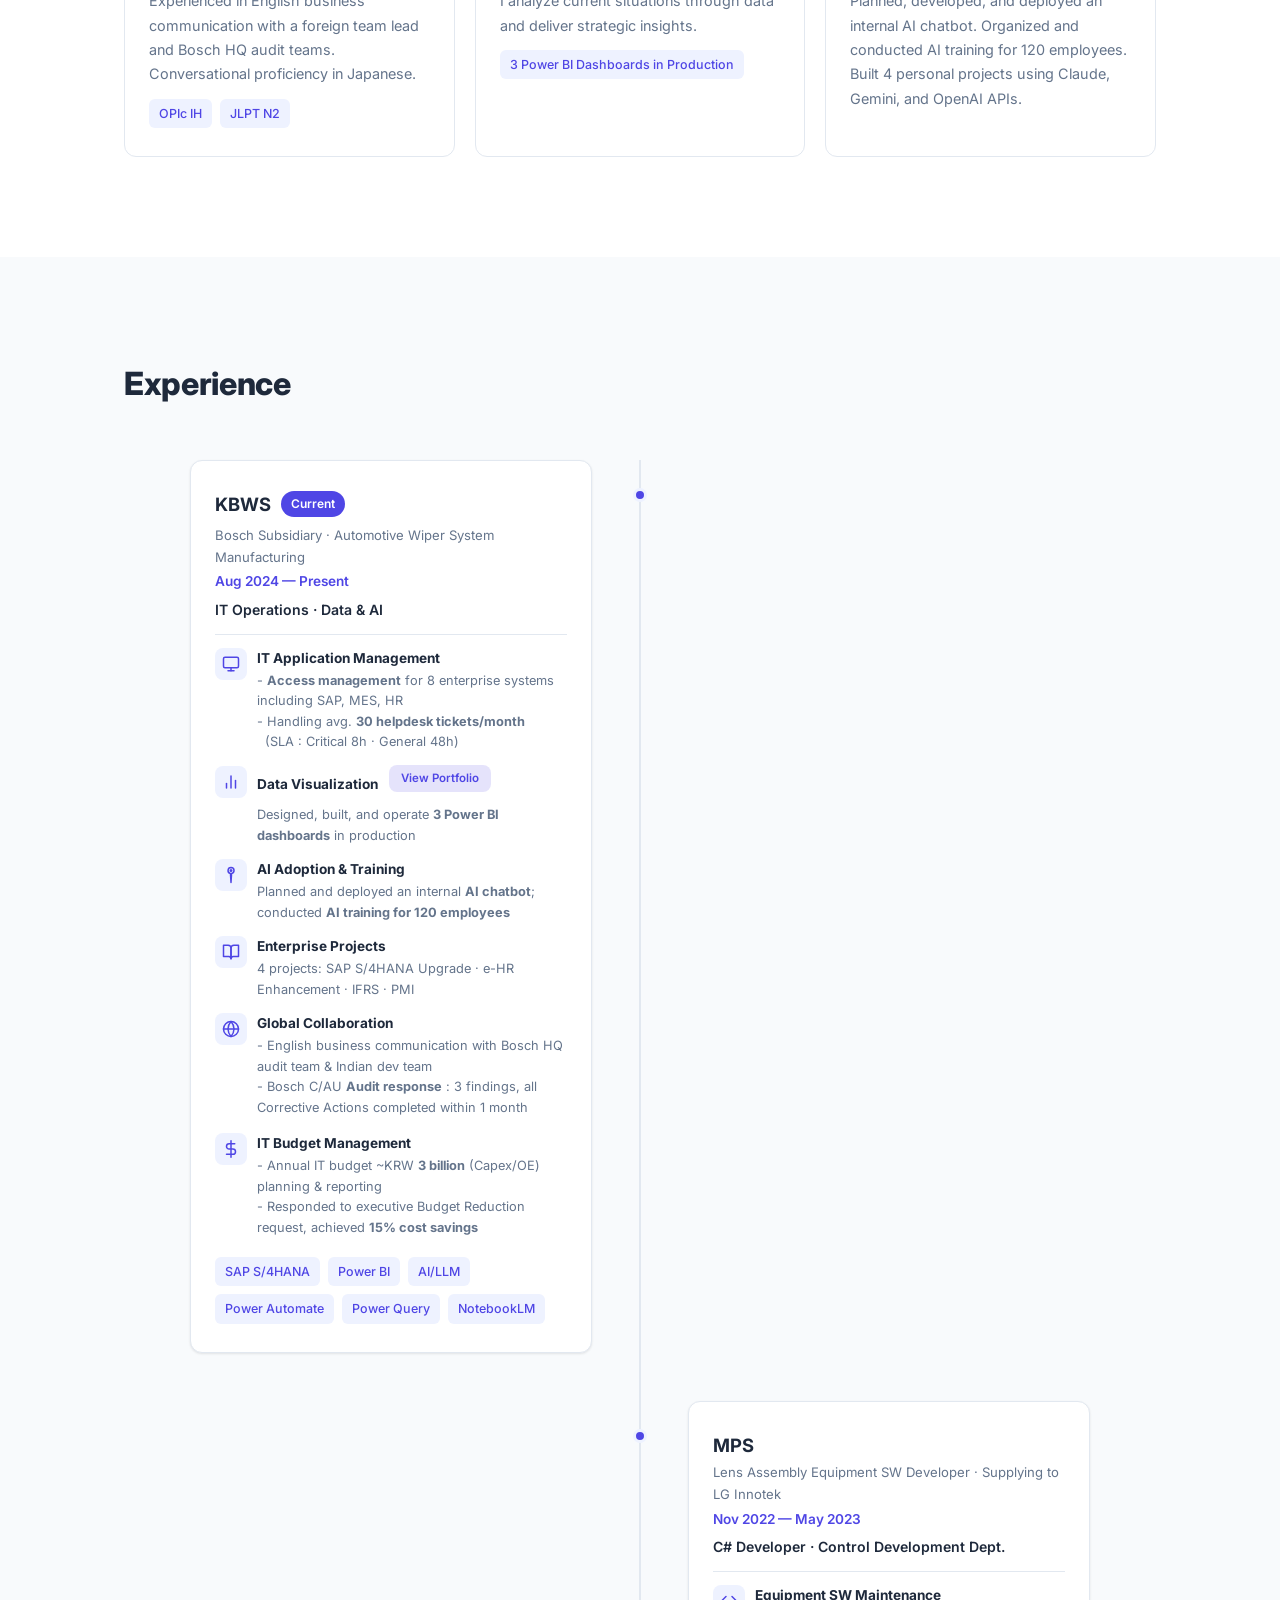
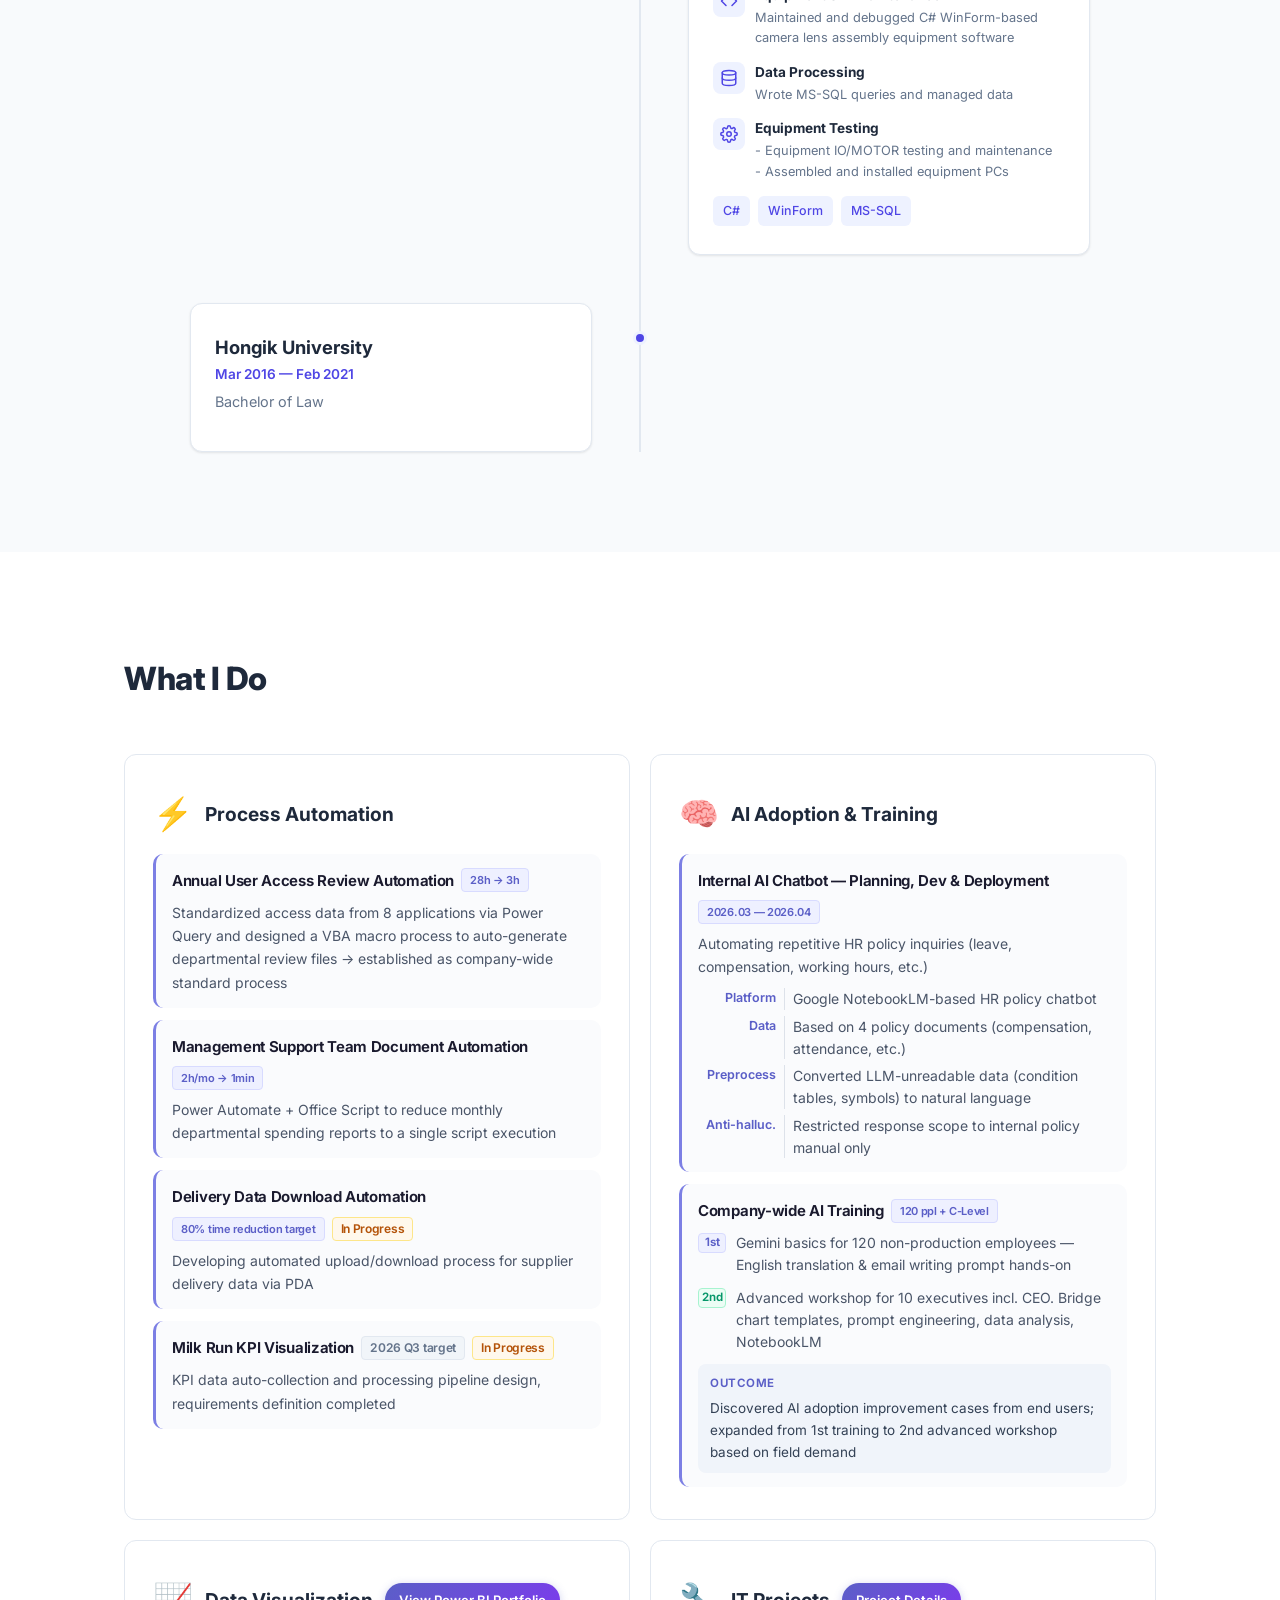
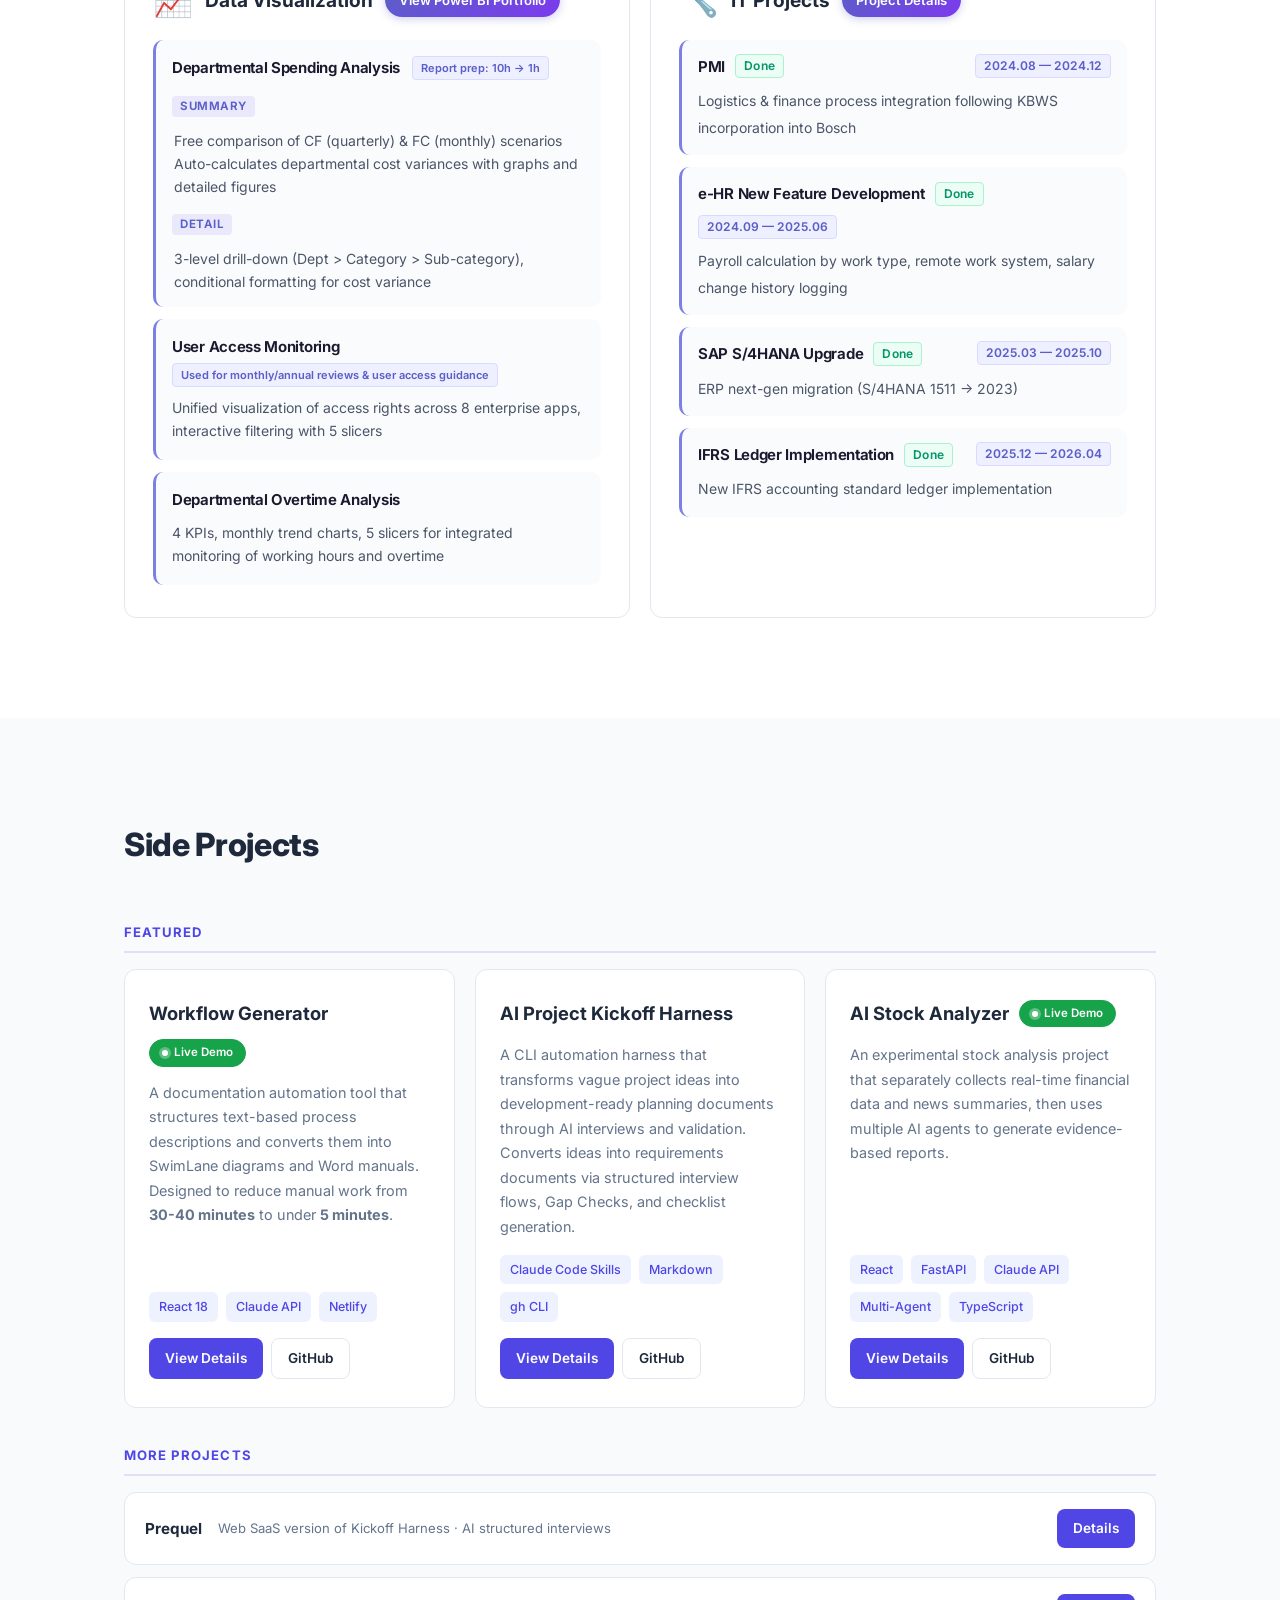
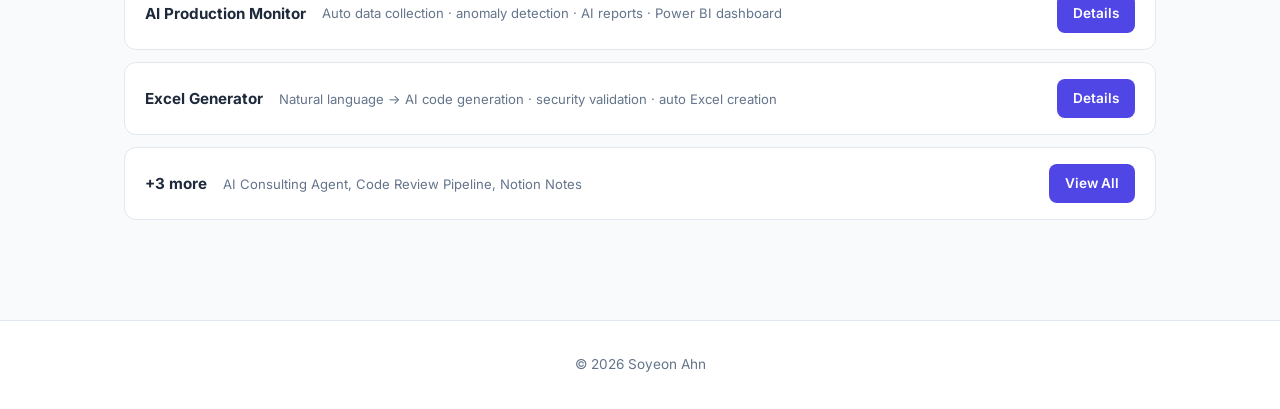
==== commit 7b4ea00b: "Feature-ify Prequel, move Kickoff Harness into Also Built, hide Contact section - Promote Prequel to" ====
--- a/portfolio/en/index.html
+++ b/portfolio/en/index.html
@@ -23,7 +23,7 @@
         <li><a href="#experience">Experience</a></li>
         <li><a href="#whatido">What I Do</a></li>
         <li><a href="#projects" class="nav-highlight">Side Projects</a></li>
-        <li><a href="#contact">Contact</a></li>
+        <!-- <li><a href="#contact">Contact</a></li> -->
         <li>
           <a href="../index.html" class="nav-lang" title="한국어로 보기">KO</a>
         </li>
@@ -496,8 +496,8 @@
     </div>
   </section>
 
-  <!-- Contact -->
-  <section class="section" id="contact">
+  <!-- Contact (hidden) -->
+  <section class="section" id="contact" style="display: none;">
     <div class="container">
       <h2 class="section-title">Contact</h2>
       <div class="contact-grid fade-in">
